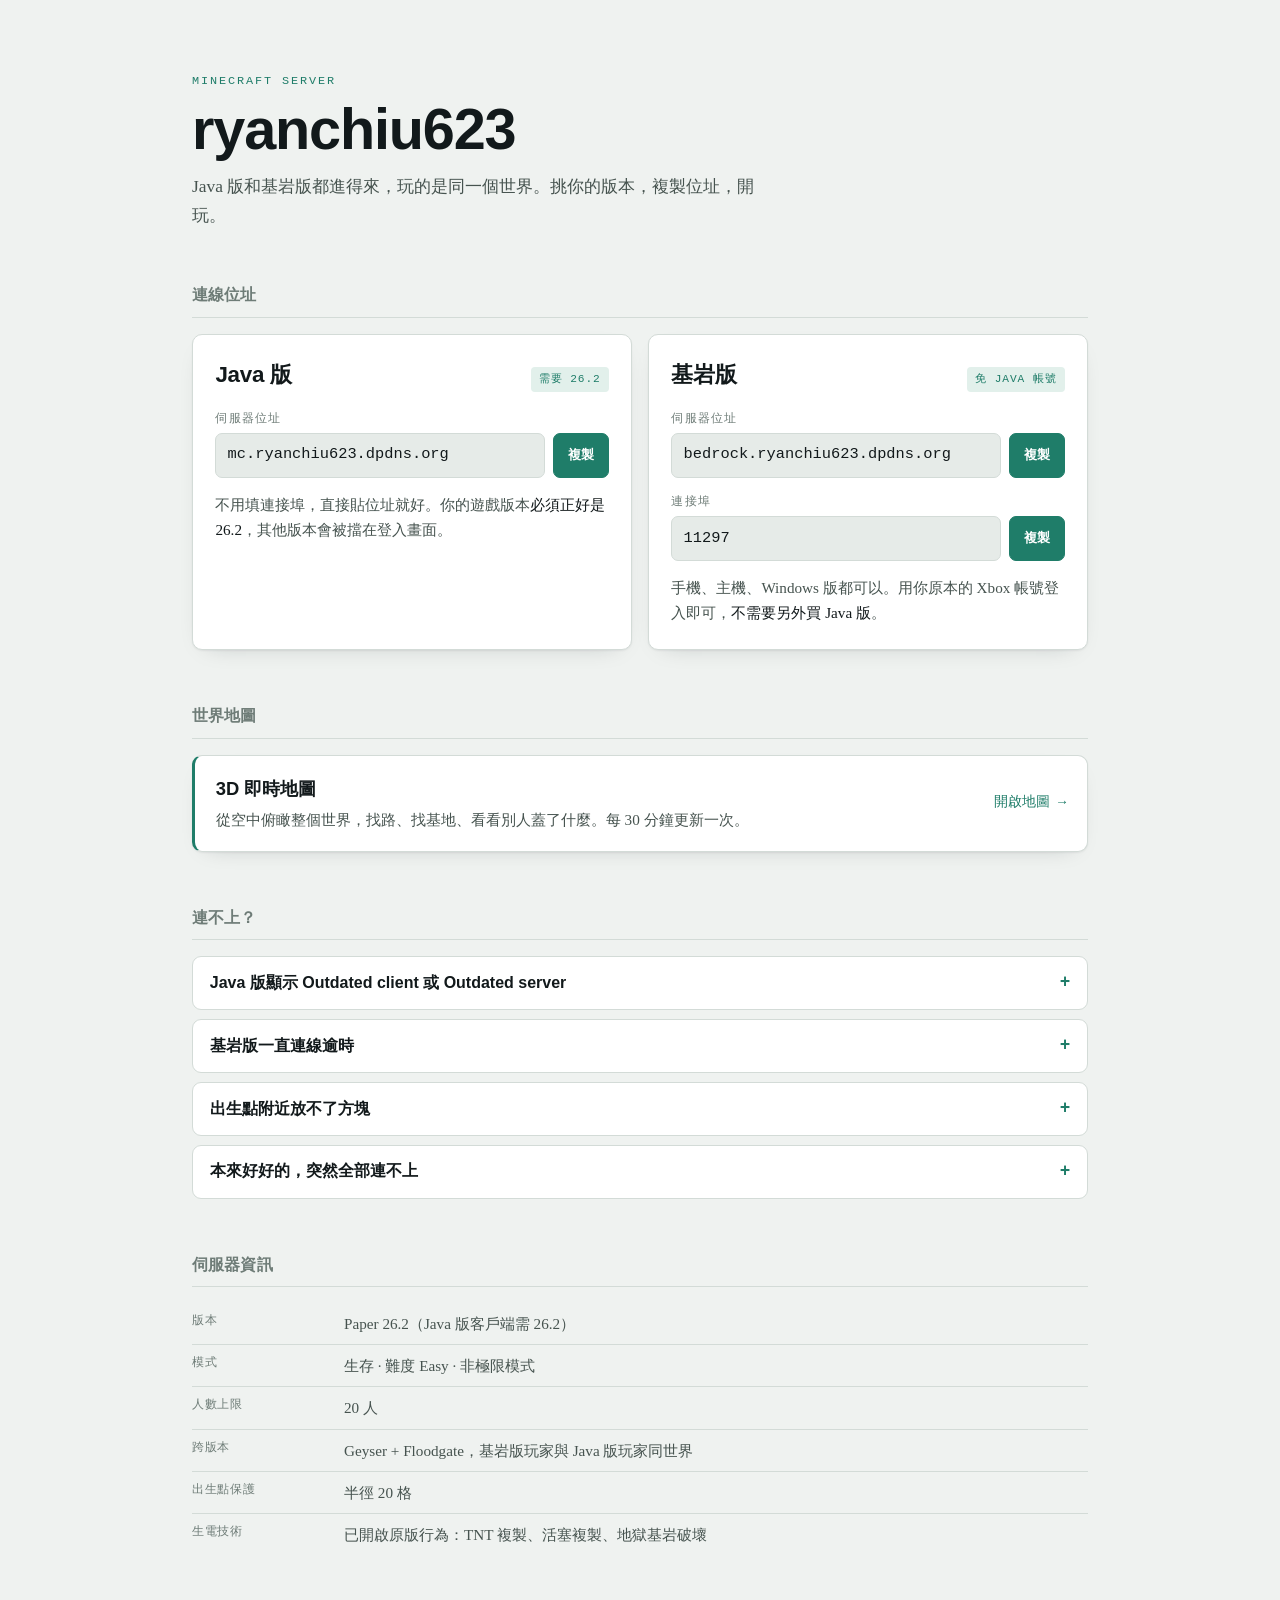
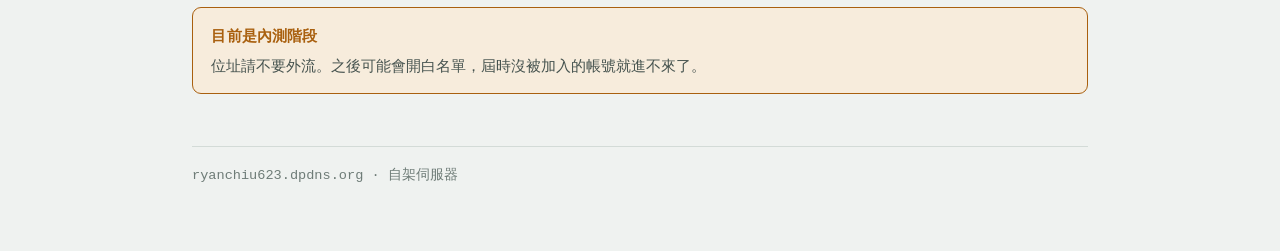
==== index.html @ c99fe5e9 "Rename saved_resource.html to index.html" ====
<!DOCTYPE html>
<!-- saved from url=(0133)https://82f7c084-ed43-497a-b6f8-bd0dc87c500d.frame.claudeusercontent.com/_f/1787284309-e30b/?__frame_v=manifest.cedd5fcdd733d664.json -->
<html><head><meta http-equiv="Content-Type" content="text/html; charset=UTF-8"><!-- frame-runtime --><!--<base href="/_f/1787284309-e30b/">--><base href="."><script>window.__FRAME_PREAMBLE={"capabilities":{"artifact":"artifact.CPjnkS1k.js","assets":"assets.BkxVItX2.js","comments":"comments.GLuHR3zP.js","db":"db.CRhVHzSt.js","downloads":"downloads.C3GSvEDP.js","embed":"embed.qSh8AS5_.js","mcp":"mcp.D3B2EyQu.js","permissions":"permissions.BNySkLV5.js","room":"room.BgXZkiYR.js","sample":"sample.C7z_6W62.js","self":"artifact.CPjnkS1k.js","user":"user.BpKav-Rf.js"},"transforms":"_transforms.h3_8GSUa.js","comments":"_comments.kok9hxlq.js","translate":"_translate.5HCW4BJh.js"}</script><script>(function(){"use strict";var Y=["light","dark","system"],X=/^[A-Za-z0-9_-]{1,64}$/,x=/^[a-zA-Z_:][a-zA-Z0-9_:.-]{0,127}$/,G=new Set(["class","hidden","value","checked"]);function V(e){const t=e.toLowerCase();return t.startsWith("data-")||t.startsWith("aria-")||G.has(t)}var Z="http://www.w3.org/1999/xhtml",J="http://www.w3.org/2000/svg",Q=new Set(["script","style","iframe","noscript","noframes","noembed","xmp","plaintext","template","title","textarea","object","embed"]),ee=new Set(["script","style"]);function te(e){const t=e.localName.toLowerCase();return e.namespaceURI===Z?!Q.has(t):e.namespaceURI===J?!ee.has(t):!1}function re(e){if(e===null||typeof e!="object")return!1;const t=e.__frame_patch;if(t===null||typeof t!="object")return!1;const{seq:n,elements:a}=t;if(typeof n!="number"||!Number.isSafeInteger(n)||!Array.isArray(a)||a.length===0||a.length>64)return!1;for(const l of a){if(l===null||typeof l!="object")return!1;const s=l;if(typeof s.target!="string"||!X.test(s.target)||s.text!==void 0&&typeof s.text!="string")return!1;if(s.attrsSet!==void 0){if(s.attrsSet===null||typeof s.attrsSet!="object")return!1;for(const[c,u]of Object.entries(s.attrsSet))if(!x.test(c)||typeof u!="string")return!1}if(s.attrsRemoved!==void 0){if(!Array.isArray(s.attrsRemoved))return!1;for(const c of s.attrsRemoved)if(typeof c!="string"||!x.test(c))return!1}}return!0}function ne(e){if(e===null||typeof e!="object")return!1;const t=e.__frame_init;return t!==null&&typeof t=="object"}function se(e){return e!==null&&typeof e=="object"&&e.__frame_size_poke===!0}function ae(e){if(e===null||typeof e!="object")return!1;const t=e.__frame_theme;if(t===null||typeof t!="object")return!1;const n=t.theme;return typeof n=="string"&&Y.includes(n)}var j="__frame_scroll",oe=150,ie=310,le=160,ce=3e4;function ue(){let e=0,t=!1,n=!1,a=!1,l=0,s=null;const c=i=>{try{sessionStorage.setItem(j,JSON.stringify({y:i}))}catch{}},u=()=>{if(clearTimeout(e),s===null)return;const i=s;s=null,c(i)},S=()=>{if(t){t=!1;return}n=!0,s=scrollY,clearTimeout(e),e=setTimeout(u,oe)};try{addEventListener("scroll",S,{passive:!0}),addEventListener("pagehide",u)}catch{}const v=()=>{let i;try{i=sessionStorage.getItem(j)}catch{return null}if(i===null)return null;let d;try{d=JSON.parse(i)}catch{d=null}const f=d?.y;if(!(typeof f=="number"&&Number.isFinite(f)&&f>=0)){try{sessionStorage.removeItem(j)}catch{}return null}return f};let w=!1;const m=i=>{try{const d=scrollY;scrollTo({top:i,left:0,behavior:"instant"}),l=i,a=!0,clearTimeout(e),s=null,c(i);const f=scrollY;f!==d&&(t=!0),f!==i&&!w&&(w=!0,addEventListener("load",()=>{try{if(scrollY===f){const _=v();m(_!==null?_:l)}}catch{}},{once:!0}))}catch{}},y=()=>{try{return!!location.hash}catch{return!0}};let g=!1;const E=()=>{try{if(g||innerWidth>ie||innerHeight>le)return;g=!0;const i=Date.now(),d=()=>{try{removeEventListener("resize",d)}catch{}if(Date.now()-i>ce||n||y())return;const f=v();m(f!==null?f:l)};addEventListener("resize",d)}catch{}};let r=!1,p=!1;return{restore(){if(r||(r=!0,y()))return;const i=v();i!==null&&(m(i),E())},promoted(){if(p||(p=!0,y()))return;const i=v();i!==null?(m(i),E()):a&&m(l)}}}var ye="modulepreload",ge=function(e){return"/"+e},be={},fe=function(t,n,a){let l=Promise.resolve();function s(c){const u=new Event("vite:preloadError",{cancelable:!0});if(u.payload=c,window.dispatchEvent(u),!u.defaultPrevented)throw c}return l.then(c=>{for(const u of c||[])u.status==="rejected"&&s(u.reason);return t().catch(s)})};(function(){const e=Object.defineProperty,t=globalThis,n=["RTCPeerConnection","webkitRTCPeerConnection","RTCDataChannel","RTCIceCandidate","RTCSessionDescription","RTCRtpSender","RTCRtpReceiver"];let a=0;for(let l=0;l<n.length;l++){const s=n[l];try{e(t,s,{value:void 0,writable:!1,configurable:!1})}catch{try{delete t[s]}catch{}try{e(t,s,{value:void 0,writable:!1,configurable:!0})}catch{}}typeof t[s]=="function"&&a++}if(a&&window!==top)try{parent.postMessage({__frame_rtc_lockdown_failed:a},"*")}catch{}})();var pe=1e4,de=Object.freeze([...window.__FRAME_PREAMBLE?.origins??["https://claude.ai","https://preview.claude.ai"]]);function D(e){for(const t of de)if(t.endsWith(":*"))try{const n=new URL(e);if(`${n.protocol}//${n.hostname}:*`===t)return!0}catch{}else if(e===t)return!0;return!1}var M=Object.freeze({...window.__FRAME_PREAMBLE?.capabilities}),O=window.__FRAME_PREAMBLE?.transforms,N=window.__FRAME_PREAMBLE?.comments,B=window.__FRAME_PREAMBLE?.translate,L=/^[\w.-]+\.js$/;function T(e){return fe(()=>import("/_runtime/"+e),void 0)}function z(e,t){return{contract:e.contract,changes:new Set(e.changes??[]),flags:new Set(e.flags??[]),capabilities:e.capabilities??{},capBudgets:e.capBudgets??{},transforms:new Map,shellOrigin:t,mount:W,pipe:()=>({wrap:(n,a)=>(...l)=>{try{return a(...l)}catch(s){return Promise.reject(s)}}})}}var P=null,b=null;function q(e,t,n){try{Object.defineProperty(e,t,{value:n,writable:!1,configurable:!1,enumerable:!0})}catch{try{Object.defineProperty(e,t,{value:n,writable:!1,configurable:!0,enumerable:!0})}catch{}}}var I=!1;function me(e,t){const n=[];for(const a of e.elements){const l=document.querySelector(`[data-id="${a.target}"]`);if(!l){parent.postMessage({__frame_patch_miss:{seq:e.seq}},t);return}if([...Object.keys(a.attrsSet??{}),...a.attrsRemoved??[]].some(s=>!V(s))){parent.postMessage({__frame_patch_miss:{seq:e.seq}},t);return}if(a.text!==void 0&&!te(l)){parent.postMessage({__frame_patch_miss:{seq:e.seq}},t);return}for(const[s,c]of Object.entries(a.attrsSet??{}))if(!$(l,s)){try{l.setAttribute(s,c)}catch{}H(l,s,c)}for(const s of a.attrsRemoved??[])$(l,s)||(l.removeAttribute(s),H(l,s,null));typeof a.text=="string"&&(l.textContent=a.text),n.push(a.target)}try{document.dispatchEvent(new CustomEvent("claude:edit",{detail:{seq:e.seq,targets:n}}))}catch{}}function H(e,t,n){if(!(e instanceof HTMLInputElement))return;const a=t.toLowerCase();a==="checked"?e.checked=n!==null:a==="value"&&e.type!=="file"&&(e.value=n??"")}function $(e,t){const n=t.toLowerCase(),a=e;return n==="data-id"||(n==="value"||n==="checked")&&(a.__artifactSecret===!0||/^(password|hidden|file)$/.test(a.type??"")||/(^|\s)(cc-|one-time-code|current-password|new-password)/i.test(`${e.getAttribute("autocomplete")??""} ${a.autocomplete??""}`))}function K(e){const t=document.documentElement;e==="light"||e==="dark"?(t.dataset.theme=e,t.style.colorScheme=e,I=!0):I&&(delete t.dataset.theme,t.style.colorScheme="",I=!1)}var R=new Map;function _e(){let e;const t={u:new Promise(n=>{e=n}),r:n=>{t.done=!0,e(n)},done:!1,nulled:!1};return t}var he=Object.freeze(Object.assign(Object.create(null),{call:Function.prototype.call,apply:Function.prototype.apply,bind:Function.prototype.bind})),W=(e,t)=>{const n=R.get(e);if(!n||n.done){n?.nulled&&b&&parent.postMessage({__frame_cap_telemetry:{kind:"cap-load-error",cap:e}},b);return}const a=typeof t=="function"?Object.setPrototypeOf(t,he):Object.assign(Object.create(null),t);typeof a.then=="function"&&delete a.then,n.r(Object.freeze(a))},U=Object.getOwnPropertyDescriptor(window,"claude");if(window!==top&&!(U&&U.writable===!1)){const e=O&&L.test(O)?T(O).catch(()=>{}):Promise.resolve(void 0),t=r=>{if(r.type==="auxclick"&&r.button!==1)return;const p=r.target,i=p&&p.closest?p.closest("a[href],area[href]"):null;if(!i)return;const d=i.getAttribute("href");if(!d)return;let f,_;try{f=new URL(d,document.baseURI),_=new URL(document.baseURI).origin}catch{return}if((f.protocol==="http:"||f.protocol==="https:")&&f.origin!==_){r.preventDefault();const h=(i.getAttribute("target")??"").toLowerCase(),C=r.type==="auxclick"||r.metaKey||r.ctrlKey||r.shiftKey||r.altKey||!["","_self","_top","_parent"].includes(h);parent.postMessage({__frame_nav:!0,url:f.href,newTab:C},"*")}};addEventListener("click",t,!0),addEventListener("auxclick",t,!0);const n={},a=r=>{r.isTrusted&&(n.pointer=!0)},l=r=>{r.isTrusted&&(n.click=!0)};addEventListener("pointermove",a,{capture:!0,passive:!0}),addEventListener("click",l,{capture:!0,passive:!0}),e.then(r=>{r?.wireNav&&(r.wireNav(),removeEventListener("click",t,!0),removeEventListener("auxclick",t,!0),removeEventListener("pointermove",a,!0),removeEventListener("click",l,!0),r.wireEngagement?.(n))});let s=null;try{s=ue()}catch{}const c=U?.value??{};q(window,"claude",c);for(const r of Object.keys(M)){if(c[r]!==void 0){q(c,r,c[r]);continue}R.set(r,_e())}if(c.use===void 0){const r=p=>{if(typeof p!="string"||!Object.hasOwn(M,p))return Promise.resolve(null);const i=R.get(p);return i?i.u:Promise.resolve(c[p]??null)};try{Object.defineProperty(c,"use",{value:r,writable:!0,configurable:!0,enumerable:!1})}catch{}}let u=null,S=null,v=0;const w=r=>{r.source!==parent||!D(r.origin)||ne(r.data)&&(u=r.data.__frame_init,b=r.origin,removeEventListener("message",w),clearTimeout(v),S?.())};addEventListener("message",w),parent.postMessage({__frame_connect:!0},"*");const m=new Promise(r=>{S=r,v=setTimeout(()=>{removeEventListener("message",w),r()},pe)}),y=document.readyState==="loading"?new Promise(r=>document.addEventListener("DOMContentLoaded",()=>r(),{once:!0})):Promise.resolve();y.then(()=>{try{s?.restore()}catch{}});const g={cb:null},E=r=>{if(!(r.source!==parent||!D(r.origin))&&se(r.data)){try{s?.promoted()}catch{}g.cb?.()}};addEventListener("message",E),m.then(async()=>{if(!u||!b){for(const o of R.values())o.nulled=!0,o.r(null);return}K(u.theme);const r=b;let p=!1,i=!1;addEventListener("message",o=>{if(o.source!==parent||o.origin!==r)return;ae(o.data)&&K(o.data.__frame_theme.theme),re(o.data)&&me(o.data.__frame_patch,r);const k=o.data?.__fc_mode;k&&typeof k=="object"&&!p&&N&&L.test(N)&&(p=!0,T(N).then(F=>F.install?.(r,k.on===!0)).catch(()=>{}));const A=o.data?.__ft_cmd;A&&typeof A=="object"&&!i&&B&&L.test(B)&&(i=!0,T(B).then(F=>F.install?.(r,A)).catch(()=>{}))});const d=Object.keys(u.capabilities??{}).filter(o=>Object.hasOwn(M,o)).map(o=>[o,M[o]]).filter(o=>typeof o[1]=="string"&&L.test(o[1])),f=await Promise.allSettled(d.map(([,o])=>T(o))),_=await e,h=b;if(_?.buildBoot||parent.postMessage({__frame_cap_telemetry:{kind:"cap-load-error",cap:"_transforms"}},h),_?.buildBoot)try{P=_.buildBoot(u,_.TRANSFORMS??{},{shellOrigin:h,mount:W},o=>parent.postMessage({__frame_cap_telemetry:o},h))}catch{parent.postMessage({__frame_cap_telemetry:{kind:"cap-load-error",cap:"_transforms"}},h),P=z(u,h)}else P=z(u,h);const C=o=>parent.postMessage({__frame_cap_telemetry:{kind:"cap-load-error",cap:o}},h),ve=P;f.forEach((o,k)=>{const A=d[k][0];if(o.status!=="fulfilled"){C(A);return}try{o.value?.install?.(ve)}catch{C(A)}});for(const o of R.values())o.done||(o.nulled=!0,o.r(null));await y,parent.postMessage({__frame_ready:!0},b),e.then(o=>o?.installSizeReporter?.(h,g))})}})();</script><!-- /frame-runtime --><meta name="viewport" content="width=device-width,initial-scale=1"><style>:root{color-scheme:light}body{margin:0;padding:0;font:14px -apple-system,BlinkMacSystemFont,sans-serif;background:#faf9f5;color:#141413}img{max-width:100%}</style></head><body>
<title>ryanchiu623 伺服器</title>
<link rel="preconnect" href="https://fonts.googleapis.com/">
<link rel="preconnect" href="https://fonts.gstatic.com/" crossorigin="">
<link rel="stylesheet" href="./css2">

<style>
  /* Light palette — cool paper with a green-grey bias, oxidised-copper accent.
     Every colour lives here so both themes stay a consistent set. */
  :root {
    --ground:      #EFF2F0;
    --surface:     #FFFFFF;
    --surface-sunk:#E6EBE8;
    --line:        #D3DBD7;
    --line-strong: #B9C4BF;
    --ink:         #12191B;
    --ink-soft:    #46534F;
    --ink-faint:   #6E7C77;
    --accent:      #1F7D69;
    --accent-soft: #E2F0EB;
    --warn:        #A9600F;
    --warn-soft:   #F7ECDC;
    --shadow:      0 1px 2px rgba(18, 25, 27, .06), 0 8px 24px -16px rgba(18, 25, 27, .28);

    --font-display: "Archivo", "Noto Sans TC", "Microsoft JhengHei", sans-serif;
    --font-body:    "Newsreader", "Noto Sans TC", "Microsoft JhengHei", Georgia, serif;
    --font-mono:    "IBM Plex Mono", "Noto Sans TC", ui-monospace, Consolas, monospace;
  }

  /* Dark: deepslate. Guarded so an explicit light choice still wins. */
  @media (prefers-color-scheme: dark) {
    :root:not([data-theme="light"]) {
      --ground:      #0E1417;
      --surface:     #161F22;
      --surface-sunk:#111A1D;
      --line:        #26343A;
      --line-strong: #37484E;
      --ink:         #E7EEEB;
      --ink-soft:    #A9B8B4;
      --ink-faint:   #7C8C88;
      --accent:      #56C5A6;
      --accent-soft: #14302B;
      --warn:        #DFA05A;
      --warn-soft:   #2E2418;
      --shadow:      0 1px 2px rgba(0, 0, 0, .4), 0 10px 30px -18px rgba(0, 0, 0, .8);
    }
  }
  :root[data-theme="dark"] {
    --ground:      #0E1417;
    --surface:     #161F22;
    --surface-sunk:#111A1D;
    --line:        #26343A;
    --line-strong: #37484E;
    --ink:         #E7EEEB;
    --ink-soft:    #A9B8B4;
    --ink-faint:   #7C8C88;
    --accent:      #56C5A6;
    --accent-soft: #14302B;
    --warn:        #DFA05A;
    --warn-soft:   #2E2418;
    --shadow:      0 1px 2px rgba(0, 0, 0, .4), 0 10px 30px -18px rgba(0, 0, 0, .8);
  }

  * { box-sizing: border-box; }

  body {
    margin: 0;
    background: var(--ground);
    color: var(--ink);
    font-family: var(--font-body);
    font-size: 17px;
    line-height: 1.65;
    -webkit-font-smoothing: antialiased;
  }

  .page {
    max-width: 60rem;
    margin: 0 auto;
    padding: clamp(2rem, 6vw, 4.5rem) clamp(1.1rem, 4vw, 2rem) 4rem;
    display: flex;
    flex-direction: column;
    gap: clamp(2rem, 5vw, 3.25rem);
  }

  /* ---- masthead ---- */
  .masthead { display: flex; flex-direction: column; gap: .5rem; }

  .eyebrow {
    margin: 0;
    font-family: var(--font-mono);
    font-size: .74rem;
    letter-spacing: .16em;
    text-transform: uppercase;
    color: var(--accent);
  }

  h1 {
    margin: 0;
    font-family: var(--font-display);
    font-weight: 700;
    font-size: clamp(2.4rem, 7vw, 3.6rem);
    letter-spacing: -.02em;
    line-height: 1.02;
    text-wrap: balance;
  }

  .lede {
    margin: .35rem 0 0;
    max-width: 34em;
    font-size: 1.09rem;
    color: var(--ink-soft);
  }

  /* ---- section scaffolding ---- */
  .section { display: flex; flex-direction: column; gap: 1rem; }

  .section > h2 {
    margin: 0;
    font-family: var(--font-display);
    font-weight: 600;
    font-size: 1.02rem;
    letter-spacing: .01em;
    color: var(--ink-faint);
    padding-bottom: .55rem;
    border-bottom: 1px solid var(--line);
  }

  /* ---- edition cards: two genuinely different ways in ---- */
  .editions {
    display: grid;
    grid-template-columns: repeat(auto-fit, minmax(17rem, 1fr));
    gap: 1rem;
  }

  .card {
    background: var(--surface);
    border: 1px solid var(--line);
    border-radius: 10px;
    padding: 1.4rem 1.4rem 1.5rem;
    box-shadow: var(--shadow);
    display: flex;
    flex-direction: column;
    gap: .9rem;
  }

  .card-head { display: flex; align-items: baseline; justify-content: space-between; gap: .75rem; }

  .card h3 {
    margin: 0;
    font-family: var(--font-display);
    font-weight: 700;
    font-size: 1.4rem;
    letter-spacing: -.01em;
  }

  .tag {
    font-family: var(--font-mono);
    font-size: .7rem;
    letter-spacing: .08em;
    text-transform: uppercase;
    padding: .2rem .5rem;
    border-radius: 4px;
    background: var(--accent-soft);
    color: var(--accent);
    white-space: nowrap;
  }

  .field { display: flex; flex-direction: column; gap: .3rem; }

  .field-label {
    font-family: var(--font-mono);
    font-size: .72rem;
    letter-spacing: .1em;
    text-transform: uppercase;
    color: var(--ink-faint);
  }

  .copy-row { display: flex; gap: .5rem; align-items: stretch; }

  .value {
    flex: 1;
    min-width: 0;
    font-family: var(--font-mono);
    font-size: .96rem;
    background: var(--surface-sunk);
    border: 1px solid var(--line);
    border-radius: 7px;
    padding: .55rem .7rem;
    overflow-x: auto;
    white-space: nowrap;
    display: flex;
    align-items: center;
  }

  .copy {
    flex: none;
    font-family: var(--font-display);
    font-size: .82rem;
    font-weight: 600;
    color: var(--surface);
    background: var(--accent);
    border: 1px solid var(--accent);
    border-radius: 7px;
    padding: 0 .85rem;
    cursor: pointer;
    transition: opacity .15s ease;
  }
  .copy:hover { opacity: .85; }
  .copy:focus-visible { outline: 2px solid var(--accent); outline-offset: 2px; }
  .copy[data-copied="yes"] { background: var(--ink); border-color: var(--ink); }

  .note { margin: 0; font-size: .95rem; color: var(--ink-soft); }
  .note strong { color: var(--ink); font-weight: 500; }

  /* ---- map ---- */
  .map-link {
    display: flex;
    flex-wrap: wrap;
    align-items: center;
    justify-content: space-between;
    gap: 1rem;
    background: var(--surface);
    border: 1px solid var(--line);
    border-left: 3px solid var(--accent);
    border-radius: 10px;
    padding: 1.15rem 1.3rem;
    text-decoration: none;
    color: inherit;
    box-shadow: var(--shadow);
  }
  .map-link:hover { border-color: var(--line-strong); border-left-color: var(--accent); }
  .map-link:focus-visible { outline: 2px solid var(--accent); outline-offset: 3px; }
  .map-link h3 { margin: 0 0 .15rem; font-family: var(--font-display); font-size: 1.15rem; }
  .map-link p { margin: 0; font-size: .95rem; color: var(--ink-soft); }
  .map-cta { font-family: var(--font-mono); font-size: .85rem; color: var(--accent); white-space: nowrap; }

  /* ---- troubleshooting ---- */
  .faq { display: flex; flex-direction: column; gap: .55rem; }

  .faq details {
    background: var(--surface);
    border: 1px solid var(--line);
    border-radius: 9px;
    padding: .8rem 1.05rem;
  }
  .faq summary {
    cursor: pointer;
    font-family: var(--font-display);
    font-weight: 600;
    font-size: 1rem;
    list-style: none;
    display: flex;
    justify-content: space-between;
    align-items: center;
    gap: 1rem;
  }
  .faq summary::-webkit-details-marker { display: none; }
  .faq summary::after {
    content: "+";
    font-family: var(--font-mono);
    color: var(--accent);
    font-size: 1.1rem;
    line-height: 1;
  }
  .faq details[open] summary::after { content: "–"; }
  .faq summary:focus-visible { outline: 2px solid var(--accent); outline-offset: 3px; border-radius: 3px; }
  .faq details p { margin: .65rem 0 .1rem; font-size: .97rem; color: var(--ink-soft); }
  .faq code {
    font-family: var(--font-mono);
    font-size: .88em;
    background: var(--surface-sunk);
    border: 1px solid var(--line);
    border-radius: 4px;
    padding: .08em .35em;
  }

  /* ---- callout ---- */
  .callout {
    background: var(--warn-soft);
    border: 1px solid var(--warn);
    border-radius: 9px;
    padding: .95rem 1.15rem;
    display: flex;
    flex-direction: column;
    gap: .3rem;
  }
  .callout h3 {
    margin: 0;
    font-family: var(--font-display);
    font-size: .95rem;
    letter-spacing: .01em;
    color: var(--warn);
  }
  .callout p { margin: 0; font-size: .95rem; color: var(--ink-soft); }

  /* ---- spec table ---- */
  .specs {
    width: 100%;
    border-collapse: collapse;
    font-size: .95rem;
  }
  .specs th, .specs td {
    text-align: left;
    padding: .5rem .75rem .5rem 0;
    border-bottom: 1px solid var(--line);
    vertical-align: top;
  }
  .specs th {
    font-family: var(--font-mono);
    font-weight: 400;
    font-size: .78rem;
    letter-spacing: .06em;
    text-transform: uppercase;
    color: var(--ink-faint);
    width: 9.5rem;
    white-space: nowrap;
  }
  .specs td { color: var(--ink-soft); font-variant-numeric: tabular-nums; }
  .specs tr:last-child th, .specs tr:last-child td { border-bottom: none; }

  footer {
    color: var(--ink-faint);
    font-size: .85rem;
    font-family: var(--font-mono);
    border-top: 1px solid var(--line);
    padding-top: 1.1rem;
  }

  @media (prefers-reduced-motion: reduce) {
    * { transition: none !important; animation: none !important; }
  }
</style>

<div class="page">

  <header class="masthead">
    <p class="eyebrow">Minecraft Server</p>
    <h1>ryanchiu623</h1>
    <p class="lede">Java 版和基岩版都進得來，玩的是同一個世界。挑你的版本，複製位址，開玩。</p>
  </header>

  <section class="section">
    <h2>連線位址</h2>
    <div class="editions">

      <article class="card">
        <div class="card-head">
          <h3>Java 版</h3>
          <span class="tag">需要 26.2</span>
        </div>
        <div class="field">
          <span class="field-label">伺服器位址</span>
          <div class="copy-row">
            <span class="value" id="java-addr">mc.ryanchiu623.dpdns.org</span>
            <button class="copy" type="button" data-target="java-addr">複製</button>
          </div>
        </div>
        <p class="note">不用填連接埠，直接貼位址就好。你的遊戲版本<strong>必須正好是 26.2</strong>，其他版本會被擋在登入畫面。</p>
      </article>

      <article class="card">
        <div class="card-head">
          <h3>基岩版</h3>
          <span class="tag">免 Java 帳號</span>
        </div>
        <div class="field">
          <span class="field-label">伺服器位址</span>
          <div class="copy-row">
            <span class="value" id="be-addr">bedrock.ryanchiu623.dpdns.org</span>
            <button class="copy" type="button" data-target="be-addr">複製</button>
          </div>
        </div>
        <div class="field">
          <span class="field-label">連接埠</span>
          <div class="copy-row">
            <span class="value" id="be-port">11297</span>
            <button class="copy" type="button" data-target="be-port">複製</button>
          </div>
        </div>
        <p class="note">手機、主機、Windows 版都可以。用你原本的 Xbox 帳號登入即可，<strong>不需要另外買 Java 版</strong>。</p>
      </article>

    </div>
  </section>

  <section class="section">
    <h2>世界地圖</h2>
    <a class="map-link" href="https://mc-map-7yu.pages.dev/" target="_blank" rel="noopener">
      <span>
        <h3>3D 即時地圖</h3>
        <p>從空中俯瞰整個世界，找路、找基地、看看別人蓋了什麼。每 30 分鐘更新一次。</p>
      </span>
      <span class="map-cta">開啟地圖 →</span>
    </a>
  </section>

  <section class="section">
    <h2>連不上？</h2>
    <div class="faq">

      <details>
        <summary>Java 版顯示 Outdated client 或 Outdated server</summary>
        <p>版本不對。伺服器跑的是 <code>26.2</code>，客戶端也必須是 <code>26.2</code>。在啟動器裡新增一個 26.2 的安裝設定再進來。</p>
      </details>

      <details>
        <summary>基岩版一直連線逾時</summary>
        <p>多半是連接埠沒填。基岩版的「新增伺服器」畫面有<strong>兩個</strong>欄位，位址填 <code>bedrock.ryanchiu623.dpdns.org</code>，連接埠要另外填 <code>11297</code>，不能留空。</p>
      </details>

      <details>
        <summary>出生點附近放不了方塊</summary>
        <p>出生點周圍 20 格是保護區，只有管理員動得了。往外走一段距離就正常了，或是跟 Ryan 說一聲。</p>
      </details>

      <details>
        <summary>本來好好的，突然全部連不上</summary>
        <p>伺服器跑在家用電腦上，沒有 24 小時開機。連不上通常代表主機關了或重開中，等一下再試，或直接問 Ryan。</p>
      </details>

    </div>
  </section>

  <section class="section">
    <h2>伺服器資訊</h2>
    <table class="specs">
      <tbody>
        <tr><th>版本</th><td>Paper 26.2（Java 版客戶端需 26.2）</td></tr>
        <tr><th>模式</th><td>生存 · 難度 Easy · 非極限模式</td></tr>
        <tr><th>人數上限</th><td>20 人</td></tr>
        <tr><th>跨版本</th><td>Geyser + Floodgate，基岩版玩家與 Java 版玩家同世界</td></tr>
        <tr><th>出生點保護</th><td>半徑 20 格</td></tr>
        <tr><th>生電技術</th><td>已開啟原版行為：TNT 複製、活塞複製、地獄基岩破壞</td></tr>
      </tbody>
    </table>
  </section>

  <div class="callout">
    <h3>目前是內測階段</h3>
    <p>位址請不要外流。之後可能會開白名單，屆時沒被加入的帳號就進不來了。</p>
  </div>

  <footer>ryanchiu623.dpdns.org · 自架伺服器</footer>

</div>

<script>
  document.querySelectorAll('.copy').forEach(function (btn) {
    btn.addEventListener('click', function () {
      var el = document.getElementById(btn.dataset.target);
      if (!el) return;
      var text = el.textContent.trim();
      var done = function () {
        var original = btn.textContent;
        btn.textContent = '已複製';
        btn.dataset.copied = 'yes';
        setTimeout(function () {
          btn.textContent = original;
          delete btn.dataset.copied;
        }, 1600);
      };

      if (navigator.clipboard && navigator.clipboard.writeText) {
        navigator.clipboard.writeText(text).then(done, fallback);
      } else {
        fallback();
      }

      function fallback() {
        var ta = document.createElement('textarea');
        ta.value = text;
        ta.setAttribute('readonly', '');
        ta.style.position = 'fixed';
        ta.style.opacity = '0';
        document.body.appendChild(ta);
        ta.select();
        try { document.execCommand('copy'); done(); } catch (e) { /* selection is left for manual copy */ }
        document.body.removeChild(ta);
      }
    });
  });
</script>

</body></html>
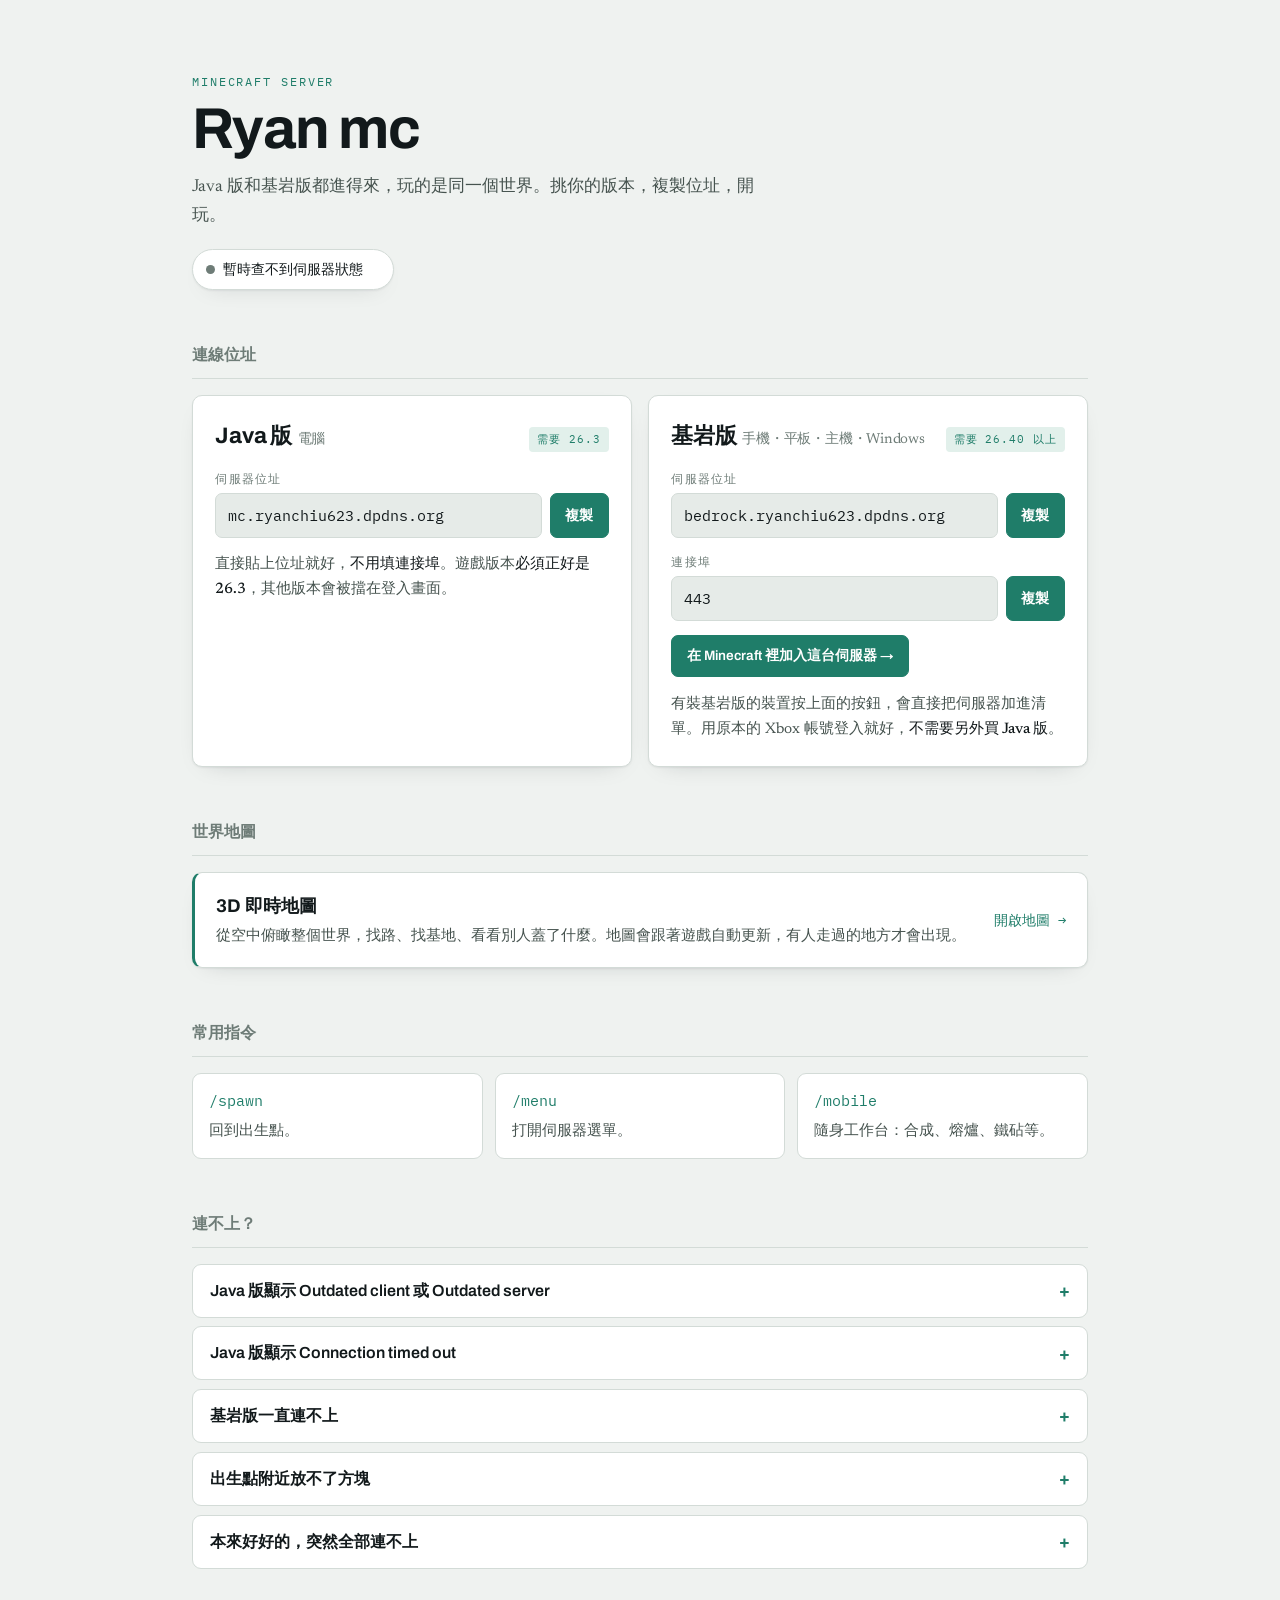
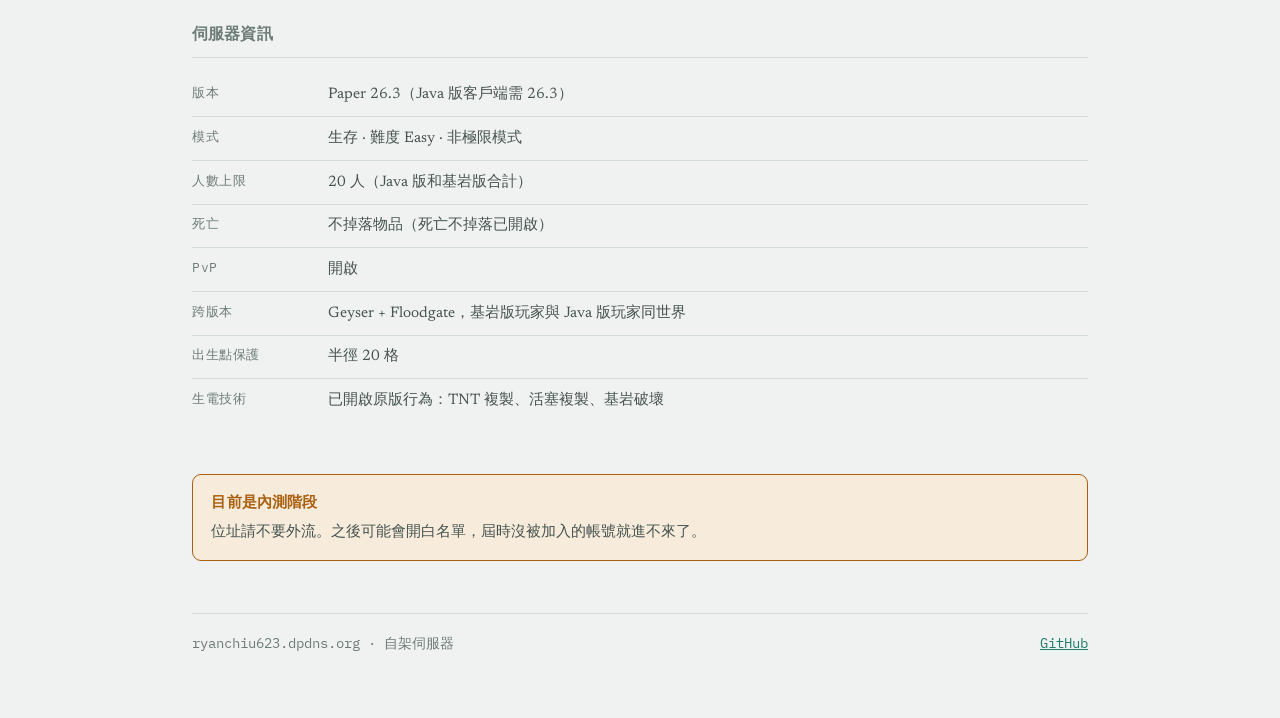
==== commit 6467a085: "Rebuild the site for the new server The page was a browser "save as" of a Claude preview, so it carr" ====
--- a/index.html
+++ b/index.html
@@ -1,66 +1,87 @@
 <!DOCTYPE html>
-<!-- saved from url=(0133)https://82f7c084-ed43-497a-b6f8-bd0dc87c500d.frame.claudeusercontent.com/_f/1787284309-e30b/?__frame_v=manifest.cedd5fcdd733d664.json -->
-<html><head><meta http-equiv="Content-Type" content="text/html; charset=UTF-8"><!-- frame-runtime --><!--<base href="/_f/1787284309-e30b/">--><base href="."><script>window.__FRAME_PREAMBLE={"capabilities":{"artifact":"artifact.CPjnkS1k.js","assets":"assets.BkxVItX2.js","comments":"comments.GLuHR3zP.js","db":"db.CRhVHzSt.js","downloads":"downloads.C3GSvEDP.js","embed":"embed.qSh8AS5_.js","mcp":"mcp.D3B2EyQu.js","permissions":"permissions.BNySkLV5.js","room":"room.BgXZkiYR.js","sample":"sample.C7z_6W62.js","self":"artifact.CPjnkS1k.js","user":"user.BpKav-Rf.js"},"transforms":"_transforms.h3_8GSUa.js","comments":"_comments.kok9hxlq.js","translate":"_translate.5HCW4BJh.js"}</script><script>(function(){"use strict";var Y=["light","dark","system"],X=/^[A-Za-z0-9_-]{1,64}$/,x=/^[a-zA-Z_:][a-zA-Z0-9_:.-]{0,127}$/,G=new Set(["class","hidden","value","checked"]);function V(e){const t=e.toLowerCase();return t.startsWith("data-")||t.startsWith("aria-")||G.has(t)}var Z="http://www.w3.org/1999/xhtml",J="http://www.w3.org/2000/svg",Q=new Set(["script","style","iframe","noscript","noframes","noembed","xmp","plaintext","template","title","textarea","object","embed"]),ee=new Set(["script","style"]);function te(e){const t=e.localName.toLowerCase();return e.namespaceURI===Z?!Q.has(t):e.namespaceURI===J?!ee.has(t):!1}function re(e){if(e===null||typeof e!="object")return!1;const t=e.__frame_patch;if(t===null||typeof t!="object")return!1;const{seq:n,elements:a}=t;if(typeof n!="number"||!Number.isSafeInteger(n)||!Array.isArray(a)||a.length===0||a.length>64)return!1;for(const l of a){if(l===null||typeof l!="object")return!1;const s=l;if(typeof s.target!="string"||!X.test(s.target)||s.text!==void 0&&typeof s.text!="string")return!1;if(s.attrsSet!==void 0){if(s.attrsSet===null||typeof s.attrsSet!="object")return!1;for(const[c,u]of Object.entries(s.attrsSet))if(!x.test(c)||typeof u!="string")return!1}if(s.attrsRemoved!==void 0){if(!Array.isArray(s.attrsRemoved))return!1;for(const c of s.attrsRemoved)if(typeof c!="string"||!x.test(c))return!1}}return!0}function ne(e){if(e===null||typeof e!="object")return!1;const t=e.__frame_init;return t!==null&&typeof t=="object"}function se(e){return e!==null&&typeof e=="object"&&e.__frame_size_poke===!0}function ae(e){if(e===null||typeof e!="object")return!1;const t=e.__frame_theme;if(t===null||typeof t!="object")return!1;const n=t.theme;return typeof n=="string"&&Y.includes(n)}var j="__frame_scroll",oe=150,ie=310,le=160,ce=3e4;function ue(){let e=0,t=!1,n=!1,a=!1,l=0,s=null;const c=i=>{try{sessionStorage.setItem(j,JSON.stringify({y:i}))}catch{}},u=()=>{if(clearTimeout(e),s===null)return;const i=s;s=null,c(i)},S=()=>{if(t){t=!1;return}n=!0,s=scrollY,clearTimeout(e),e=setTimeout(u,oe)};try{addEventListener("scroll",S,{passive:!0}),addEventListener("pagehide",u)}catch{}const v=()=>{let i;try{i=sessionStorage.getItem(j)}catch{return null}if(i===null)return null;let d;try{d=JSON.parse(i)}catch{d=null}const f=d?.y;if(!(typeof f=="number"&&Number.isFinite(f)&&f>=0)){try{sessionStorage.removeItem(j)}catch{}return null}return f};let w=!1;const m=i=>{try{const d=scrollY;scrollTo({top:i,left:0,behavior:"instant"}),l=i,a=!0,clearTimeout(e),s=null,c(i);const f=scrollY;f!==d&&(t=!0),f!==i&&!w&&(w=!0,addEventListener("load",()=>{try{if(scrollY===f){const _=v();m(_!==null?_:l)}}catch{}},{once:!0}))}catch{}},y=()=>{try{return!!location.hash}catch{return!0}};let g=!1;const E=()=>{try{if(g||innerWidth>ie||innerHeight>le)return;g=!0;const i=Date.now(),d=()=>{try{removeEventListener("resize",d)}catch{}if(Date.now()-i>ce||n||y())return;const f=v();m(f!==null?f:l)};addEventListener("resize",d)}catch{}};let r=!1,p=!1;return{restore(){if(r||(r=!0,y()))return;const i=v();i!==null&&(m(i),E())},promoted(){if(p||(p=!0,y()))return;const i=v();i!==null?(m(i),E()):a&&m(l)}}}var ye="modulepreload",ge=function(e){return"/"+e},be={},fe=function(t,n,a){let l=Promise.resolve();function s(c){const u=new Event("vite:preloadError",{cancelable:!0});if(u.payload=c,window.dispatchEvent(u),!u.defaultPrevented)throw c}return l.then(c=>{for(const u of c||[])u.status==="rejected"&&s(u.reason);return t().catch(s)})};(function(){const e=Object.defineProperty,t=globalThis,n=["RTCPeerConnection","webkitRTCPeerConnection","RTCDataChannel","RTCIceCandidate","RTCSessionDescription","RTCRtpSender","RTCRtpReceiver"];let a=0;for(let l=0;l<n.length;l++){const s=n[l];try{e(t,s,{value:void 0,writable:!1,configurable:!1})}catch{try{delete t[s]}catch{}try{e(t,s,{value:void 0,writable:!1,configurable:!0})}catch{}}typeof t[s]=="function"&&a++}if(a&&window!==top)try{parent.postMessage({__frame_rtc_lockdown_failed:a},"*")}catch{}})();var pe=1e4,de=Object.freeze([...window.__FRAME_PREAMBLE?.origins??["https://claude.ai","https://preview.claude.ai"]]);function D(e){for(const t of de)if(t.endsWith(":*"))try{const n=new URL(e);if(`${n.protocol}//${n.hostname}:*`===t)return!0}catch{}else if(e===t)return!0;return!1}var M=Object.freeze({...window.__FRAME_PREAMBLE?.capabilities}),O=window.__FRAME_PREAMBLE?.transforms,N=window.__FRAME_PREAMBLE?.comments,B=window.__FRAME_PREAMBLE?.translate,L=/^[\w.-]+\.js$/;function T(e){return fe(()=>import("/_runtime/"+e),void 0)}function z(e,t){return{contract:e.contract,changes:new Set(e.changes??[]),flags:new Set(e.flags??[]),capabilities:e.capabilities??{},capBudgets:e.capBudgets??{},transforms:new Map,shellOrigin:t,mount:W,pipe:()=>({wrap:(n,a)=>(...l)=>{try{return a(...l)}catch(s){return Promise.reject(s)}}})}}var P=null,b=null;function q(e,t,n){try{Object.defineProperty(e,t,{value:n,writable:!1,configurable:!1,enumerable:!0})}catch{try{Object.defineProperty(e,t,{value:n,writable:!1,configurable:!0,enumerable:!0})}catch{}}}var I=!1;function me(e,t){const n=[];for(const a of e.elements){const l=document.querySelector(`[data-id="${a.target}"]`);if(!l){parent.postMessage({__frame_patch_miss:{seq:e.seq}},t);return}if([...Object.keys(a.attrsSet??{}),...a.attrsRemoved??[]].some(s=>!V(s))){parent.postMessage({__frame_patch_miss:{seq:e.seq}},t);return}if(a.text!==void 0&&!te(l)){parent.postMessage({__frame_patch_miss:{seq:e.seq}},t);return}for(const[s,c]of Object.entries(a.attrsSet??{}))if(!$(l,s)){try{l.setAttribute(s,c)}catch{}H(l,s,c)}for(const s of a.attrsRemoved??[])$(l,s)||(l.removeAttribute(s),H(l,s,null));typeof a.text=="string"&&(l.textContent=a.text),n.push(a.target)}try{document.dispatchEvent(new CustomEvent("claude:edit",{detail:{seq:e.seq,targets:n}}))}catch{}}function H(e,t,n){if(!(e instanceof HTMLInputElement))return;const a=t.toLowerCase();a==="checked"?e.checked=n!==null:a==="value"&&e.type!=="file"&&(e.value=n??"")}function $(e,t){const n=t.toLowerCase(),a=e;return n==="data-id"||(n==="value"||n==="checked")&&(a.__artifactSecret===!0||/^(password|hidden|file)$/.test(a.type??"")||/(^|\s)(cc-|one-time-code|current-password|new-password)/i.test(`${e.getAttribute("autocomplete")??""} ${a.autocomplete??""}`))}function K(e){const t=document.documentElement;e==="light"||e==="dark"?(t.dataset.theme=e,t.style.colorScheme=e,I=!0):I&&(delete t.dataset.theme,t.style.colorScheme="",I=!1)}var R=new Map;function _e(){let e;const t={u:new Promise(n=>{e=n}),r:n=>{t.done=!0,e(n)},done:!1,nulled:!1};return t}var he=Object.freeze(Object.assign(Object.create(null),{call:Function.prototype.call,apply:Function.prototype.apply,bind:Function.prototype.bind})),W=(e,t)=>{const n=R.get(e);if(!n||n.done){n?.nulled&&b&&parent.postMessage({__frame_cap_telemetry:{kind:"cap-load-error",cap:e}},b);return}const a=typeof t=="function"?Object.setPrototypeOf(t,he):Object.assign(Object.create(null),t);typeof a.then=="function"&&delete a.then,n.r(Object.freeze(a))},U=Object.getOwnPropertyDescriptor(window,"claude");if(window!==top&&!(U&&U.writable===!1)){const e=O&&L.test(O)?T(O).catch(()=>{}):Promise.resolve(void 0),t=r=>{if(r.type==="auxclick"&&r.button!==1)return;const p=r.target,i=p&&p.closest?p.closest("a[href],area[href]"):null;if(!i)return;const d=i.getAttribute("href");if(!d)return;let f,_;try{f=new URL(d,document.baseURI),_=new URL(document.baseURI).origin}catch{return}if((f.protocol==="http:"||f.protocol==="https:")&&f.origin!==_){r.preventDefault();const h=(i.getAttribute("target")??"").toLowerCase(),C=r.type==="auxclick"||r.metaKey||r.ctrlKey||r.shiftKey||r.altKey||!["","_self","_top","_parent"].includes(h);parent.postMessage({__frame_nav:!0,url:f.href,newTab:C},"*")}};addEventListener("click",t,!0),addEventListener("auxclick",t,!0);const n={},a=r=>{r.isTrusted&&(n.pointer=!0)},l=r=>{r.isTrusted&&(n.click=!0)};addEventListener("pointermove",a,{capture:!0,passive:!0}),addEventListener("click",l,{capture:!0,passive:!0}),e.then(r=>{r?.wireNav&&(r.wireNav(),removeEventListener("click",t,!0),removeEventListener("auxclick",t,!0),removeEventListener("pointermove",a,!0),removeEventListener("click",l,!0),r.wireEngagement?.(n))});let s=null;try{s=ue()}catch{}const c=U?.value??{};q(window,"claude",c);for(const r of Object.keys(M)){if(c[r]!==void 0){q(c,r,c[r]);continue}R.set(r,_e())}if(c.use===void 0){const r=p=>{if(typeof p!="string"||!Object.hasOwn(M,p))return Promise.resolve(null);const i=R.get(p);return i?i.u:Promise.resolve(c[p]??null)};try{Object.defineProperty(c,"use",{value:r,writable:!0,configurable:!0,enumerable:!1})}catch{}}let u=null,S=null,v=0;const w=r=>{r.source!==parent||!D(r.origin)||ne(r.data)&&(u=r.data.__frame_init,b=r.origin,removeEventListener("message",w),clearTimeout(v),S?.())};addEventListener("message",w),parent.postMessage({__frame_connect:!0},"*");const m=new Promise(r=>{S=r,v=setTimeout(()=>{removeEventListener("message",w),r()},pe)}),y=document.readyState==="loading"?new Promise(r=>document.addEventListener("DOMContentLoaded",()=>r(),{once:!0})):Promise.resolve();y.then(()=>{try{s?.restore()}catch{}});const g={cb:null},E=r=>{if(!(r.source!==parent||!D(r.origin))&&se(r.data)){try{s?.promoted()}catch{}g.cb?.()}};addEventListener("message",E),m.then(async()=>{if(!u||!b){for(const o of R.values())o.nulled=!0,o.r(null);return}K(u.theme);const r=b;let p=!1,i=!1;addEventListener("message",o=>{if(o.source!==parent||o.origin!==r)return;ae(o.data)&&K(o.data.__frame_theme.theme),re(o.data)&&me(o.data.__frame_patch,r);const k=o.data?.__fc_mode;k&&typeof k=="object"&&!p&&N&&L.test(N)&&(p=!0,T(N).then(F=>F.install?.(r,k.on===!0)).catch(()=>{}));const A=o.data?.__ft_cmd;A&&typeof A=="object"&&!i&&B&&L.test(B)&&(i=!0,T(B).then(F=>F.install?.(r,A)).catch(()=>{}))});const d=Object.keys(u.capabilities??{}).filter(o=>Object.hasOwn(M,o)).map(o=>[o,M[o]]).filter(o=>typeof o[1]=="string"&&L.test(o[1])),f=await Promise.allSettled(d.map(([,o])=>T(o))),_=await e,h=b;if(_?.buildBoot||parent.postMessage({__frame_cap_telemetry:{kind:"cap-load-error",cap:"_transforms"}},h),_?.buildBoot)try{P=_.buildBoot(u,_.TRANSFORMS??{},{shellOrigin:h,mount:W},o=>parent.postMessage({__frame_cap_telemetry:o},h))}catch{parent.postMessage({__frame_cap_telemetry:{kind:"cap-load-error",cap:"_transforms"}},h),P=z(u,h)}else P=z(u,h);const C=o=>parent.postMessage({__frame_cap_telemetry:{kind:"cap-load-error",cap:o}},h),ve=P;f.forEach((o,k)=>{const A=d[k][0];if(o.status!=="fulfilled"){C(A);return}try{o.value?.install?.(ve)}catch{C(A)}});for(const o of R.values())o.done||(o.nulled=!0,o.r(null));await y,parent.postMessage({__frame_ready:!0},b),e.then(o=>o?.installSizeReporter?.(h,g))})}})();</script><!-- /frame-runtime --><meta name="viewport" content="width=device-width,initial-scale=1"><style>:root{color-scheme:light}body{margin:0;padding:0;font:14px -apple-system,BlinkMacSystemFont,sans-serif;background:#faf9f5;color:#141413}img{max-width:100%}</style></head><body>
-<title>ryanchiu623 伺服器</title>
-<link rel="preconnect" href="https://fonts.googleapis.com/">
-<link rel="preconnect" href="https://fonts.gstatic.com/" crossorigin="">
-<link rel="stylesheet" href="./css2">
+<html lang="zh-Hant">
+<head>
+<meta charset="utf-8">
+<meta name="viewport" content="width=device-width, initial-scale=1">
+<title>Ryan mc · Minecraft 伺服器</title>
+<meta name="description" content="Ryan mc 自架 Minecraft 伺服器：Java 版和基岩版一起玩同一個世界。連線位址、3D 地圖、伺服器規則都在這裡。">
+<meta name="theme-color" content="#1F7D69">
+<meta property="og:type" content="website">
+<meta property="og:title" content="Ryan mc · Minecraft 伺服器">
+<meta property="og:description" content="Java 版和基岩版一起玩同一個世界。複製位址，開玩。">
+<meta property="og:url" content="https://ryanchiu623-wq.github.io/ryan-mc/">
+<link rel="icon" href="data:image/svg+xml,%3Csvg xmlns='http://www.w3.org/2000/svg' viewBox='0 0 16 16'%3E%3Crect width='16' height='16' rx='3' fill='%231F7D69'/%3E%3Crect x='3' y='3' width='4' height='4' fill='%23E2F0EB'/%3E%3Crect x='9' y='3' width='4' height='4' fill='%23E2F0EB'/%3E%3Crect x='6' y='8' width='4' height='5' fill='%23E2F0EB'/%3E%3C/svg%3E">
+<link rel="preconnect" href="https://fonts.googleapis.com">
+<link rel="preconnect" href="https://fonts.gstatic.com" crossorigin>
+<link rel="stylesheet" href="https://fonts.googleapis.com/css2?family=Archivo:wght@500;600;700&family=IBM+Plex+Mono:wght@400;500&family=Newsreader:opsz,wght@6..72,400;6..72,500&display=swap">
 
 <style>
-  /* Light palette — cool paper with a green-grey bias, oxidised-copper accent.
-     Every colour lives here so both themes stay a consistent set. */
+  /* Light: cool paper with a green-grey bias, oxidised-copper accent.
+     Every colour lives here so both themes stay one consistent set. */
   :root {
-    --ground:      #EFF2F0;
-    --surface:     #FFFFFF;
-    --surface-sunk:#E6EBE8;
-    --line:        #D3DBD7;
-    --line-strong: #B9C4BF;
-    --ink:         #12191B;
-    --ink-soft:    #46534F;
-    --ink-faint:   #6E7C77;
-    --accent:      #1F7D69;
-    --accent-soft: #E2F0EB;
-    --warn:        #A9600F;
-    --warn-soft:   #F7ECDC;
-    --shadow:      0 1px 2px rgba(18, 25, 27, .06), 0 8px 24px -16px rgba(18, 25, 27, .28);
-
-    --font-display: "Archivo", "Noto Sans TC", "Microsoft JhengHei", sans-serif;
-    --font-body:    "Newsreader", "Noto Sans TC", "Microsoft JhengHei", Georgia, serif;
-    --font-mono:    "IBM Plex Mono", "Noto Sans TC", ui-monospace, Consolas, monospace;
+    --ground:       #EFF2F0;
+    --surface:      #FFFFFF;
+    --surface-sunk: #E6EBE8;
+    --line:         #D3DBD7;
+    --line-strong:  #B9C4BF;
+    --ink:          #12191B;
+    --ink-soft:     #46534F;
+    --ink-faint:    #6E7C77;
+    --accent:       #1F7D69;
+    --accent-ink:   #FFFFFF;
+    --accent-soft:  #E2F0EB;
+    --ok:           #1F7D69;
+    --down:         #A8412F;
+    --down-soft:    #F6E3DF;
+    --warn:         #A9600F;
+    --warn-soft:    #F7ECDC;
+    --shadow:       0 1px 2px rgba(18, 25, 27, .06), 0 8px 24px -16px rgba(18, 25, 27, .28);
+
+    --font-display: "Archivo", "Noto Sans TC", "Microsoft JhengHei", "PingFang TC", sans-serif;
+    --font-body:    "Newsreader", "Noto Sans TC", "Microsoft JhengHei", "PingFang TC", Georgia, serif;
+    --font-mono:    "IBM Plex Mono", "Noto Sans TC", "Microsoft JhengHei", ui-monospace, Consolas, monospace;
   }
 
   /* Dark: deepslate. Guarded so an explicit light choice still wins. */
   @media (prefers-color-scheme: dark) {
     :root:not([data-theme="light"]) {
-      --ground:      #0E1417;
-      --surface:     #161F22;
-      --surface-sunk:#111A1D;
-      --line:        #26343A;
-      --line-strong: #37484E;
-      --ink:         #E7EEEB;
-      --ink-soft:    #A9B8B4;
-      --ink-faint:   #7C8C88;
-      --accent:      #56C5A6;
-      --accent-soft: #14302B;
-      --warn:        #DFA05A;
-      --warn-soft:   #2E2418;
-      --shadow:      0 1px 2px rgba(0, 0, 0, .4), 0 10px 30px -18px rgba(0, 0, 0, .8);
+      --ground:       #0E1417;
+      --surface:      #161F22;
+      --surface-sunk: #111A1D;
+      --line:         #26343A;
+      --line-strong:  #37484E;
+      --ink:          #E7EEEB;
+      --ink-soft:     #A9B8B4;
+      --ink-faint:    #7C8C88;
+      --accent:       #56C5A6;
+      --accent-ink:   #0E1417;
+      --accent-soft:  #14302B;
+      --ok:           #56C5A6;
+      --down:         #E28A77;
+      --down-soft:    #33201C;
+      --warn:         #DFA05A;
+      --warn-soft:    #2E2418;
+      --shadow:       0 1px 2px rgba(0, 0, 0, .4), 0 10px 30px -18px rgba(0, 0, 0, .8);
     }
   }
   :root[data-theme="dark"] {
-    --ground:      #0E1417;
-    --surface:     #161F22;
-    --surface-sunk:#111A1D;
-    --line:        #26343A;
-    --line-strong: #37484E;
-    --ink:         #E7EEEB;
-    --ink-soft:    #A9B8B4;
-    --ink-faint:   #7C8C88;
-    --accent:      #56C5A6;
-    --accent-soft: #14302B;
-    --warn:        #DFA05A;
-    --warn-soft:   #2E2418;
-    --shadow:      0 1px 2px rgba(0, 0, 0, .4), 0 10px 30px -18px rgba(0, 0, 0, .8);
+    --ground:       #0E1417;
+    --surface:      #161F22;
+    --surface-sunk: #111A1D;
+    --line:         #26343A;
+    --line-strong:  #37484E;
+    --ink:          #E7EEEB;
+    --ink-soft:     #A9B8B4;
+    --ink-faint:    #7C8C88;
+    --accent:       #56C5A6;
+    --accent-ink:   #0E1417;
+    --accent-soft:  #14302B;
+    --ok:           #56C5A6;
+    --down:         #E28A77;
+    --down-soft:    #33201C;
+    --warn:         #DFA05A;
+    --warn-soft:    #2E2418;
+    --shadow:       0 1px 2px rgba(0, 0, 0, .4), 0 10px 30px -18px rgba(0, 0, 0, .8);
   }
 
   * { box-sizing: border-box; }
@@ -75,17 +96,19 @@
     -webkit-font-smoothing: antialiased;
   }
 
+  a { color: var(--accent); }
+
   .page {
     max-width: 60rem;
     margin: 0 auto;
-    padding: clamp(2rem, 6vw, 4.5rem) clamp(1.1rem, 4vw, 2rem) 4rem;
+    padding: clamp(2rem, 6vw, 4.5rem) clamp(1rem, 4vw, 2rem) 4rem;
     display: flex;
     flex-direction: column;
     gap: clamp(2rem, 5vw, 3.25rem);
   }
 
   /* ---- masthead ---- */
-  .masthead { display: flex; flex-direction: column; gap: .5rem; }
+  .masthead { display: flex; flex-direction: column; gap: .55rem; }
 
   .eyebrow {
     margin: 0;
@@ -112,6 +135,29 @@
     font-size: 1.09rem;
     color: var(--ink-soft);
   }
+
+  /* ---- live status ---- */
+  .status {
+    align-self: flex-start;
+    display: inline-flex;
+    align-items: center;
+    flex-wrap: wrap;
+    gap: .45rem .9rem;
+    margin-top: .6rem;
+    padding: .5rem .95rem .5rem .8rem;
+    border-radius: 999px;
+    border: 1px solid var(--line);
+    background: var(--surface);
+    box-shadow: var(--shadow);
+    font-family: var(--font-mono);
+    font-size: .85rem;
+    color: var(--ink-soft);
+  }
+  .status-main { display: inline-flex; align-items: center; gap: .5rem; font-weight: 500; color: var(--ink); }
+  .dot { width: .6rem; height: .6rem; border-radius: 50%; background: var(--ink-faint); flex: none; }
+  .status[data-state="up"] .dot { background: var(--ok); box-shadow: 0 0 0 .22rem var(--accent-soft); }
+  .status[data-state="down"] .dot { background: var(--down); box-shadow: 0 0 0 .22rem var(--down-soft); }
+  .status-meta { color: var(--ink-faint); }
 
   /* ---- section scaffolding ---- */
   .section { display: flex; flex-direction: column; gap: 1rem; }
@@ -127,10 +173,10 @@
     border-bottom: 1px solid var(--line);
   }
 
-  /* ---- edition cards: two genuinely different ways in ---- */
+  /* ---- edition cards ---- */
   .editions {
     display: grid;
-    grid-template-columns: repeat(auto-fit, minmax(17rem, 1fr));
+    grid-template-columns: repeat(auto-fit, minmax(min(100%, 17rem), 1fr));
     gap: 1rem;
   }
 
@@ -143,9 +189,10 @@
     display: flex;
     flex-direction: column;
     gap: .9rem;
-  }
-
-  .card-head { display: flex; align-items: baseline; justify-content: space-between; gap: .75rem; }
+    min-width: 0;
+  }
+
+  .card-head { display: flex; align-items: baseline; justify-content: space-between; gap: .75rem; flex-wrap: wrap; }
 
   .card h3 {
     margin: 0;
@@ -154,12 +201,18 @@
     font-size: 1.4rem;
     letter-spacing: -.01em;
   }
+  .card h3 small {
+    font-family: var(--font-body);
+    font-weight: 400;
+    font-size: .9rem;
+    color: var(--ink-faint);
+    margin-left: .35rem;
+  }
 
   .tag {
     font-family: var(--font-mono);
     font-size: .7rem;
     letter-spacing: .08em;
-    text-transform: uppercase;
     padding: .2rem .5rem;
     border-radius: 4px;
     background: var(--accent-soft);
@@ -173,7 +226,6 @@
     font-family: var(--font-mono);
     font-size: .72rem;
     letter-spacing: .1em;
-    text-transform: uppercase;
     color: var(--ink-faint);
   }
 
@@ -194,22 +246,24 @@
     align-items: center;
   }
 
-  .copy {
+  .copy, .button {
     flex: none;
     font-family: var(--font-display);
-    font-size: .82rem;
+    font-size: .85rem;
     font-weight: 600;
-    color: var(--surface);
+    color: var(--accent-ink);
     background: var(--accent);
     border: 1px solid var(--accent);
     border-radius: 7px;
-    padding: 0 .85rem;
+    padding: .55rem .9rem;
     cursor: pointer;
+    text-decoration: none;
     transition: opacity .15s ease;
   }
-  .copy:hover { opacity: .85; }
-  .copy:focus-visible { outline: 2px solid var(--accent); outline-offset: 2px; }
-  .copy[data-copied="yes"] { background: var(--ink); border-color: var(--ink); }
+  .copy:hover, .button:hover { opacity: .85; }
+  .copy:focus-visible, .button:focus-visible { outline: 2px solid var(--accent); outline-offset: 2px; }
+  .copy[data-copied="yes"] { background: var(--ink); border-color: var(--ink); color: var(--surface); }
+  .button { align-self: flex-start; display: inline-flex; align-items: center; gap: .4rem; }
 
   .note { margin: 0; font-size: .95rem; color: var(--ink-soft); }
   .note strong { color: var(--ink); font-weight: 500; }
@@ -236,6 +290,25 @@
   .map-link p { margin: 0; font-size: .95rem; color: var(--ink-soft); }
   .map-cta { font-family: var(--font-mono); font-size: .85rem; color: var(--accent); white-space: nowrap; }
 
+  /* ---- commands ---- */
+  .commands {
+    display: grid;
+    grid-template-columns: repeat(auto-fit, minmax(min(100%, 13rem), 1fr));
+    gap: .75rem;
+  }
+  .cmd {
+    background: var(--surface);
+    border: 1px solid var(--line);
+    border-radius: 9px;
+    padding: .85rem 1rem;
+  }
+  .cmd code {
+    font-family: var(--font-mono);
+    font-size: .95rem;
+    color: var(--accent);
+  }
+  .cmd p { margin: .2rem 0 0; font-size: .93rem; color: var(--ink-soft); }
+
   /* ---- troubleshooting ---- */
   .faq { display: flex; flex-direction: column; gap: .55rem; }
 
@@ -267,13 +340,15 @@
   .faq details[open] summary::after { content: "–"; }
   .faq summary:focus-visible { outline: 2px solid var(--accent); outline-offset: 3px; border-radius: 3px; }
   .faq details p { margin: .65rem 0 .1rem; font-size: .97rem; color: var(--ink-soft); }
-  .faq code {
+
+  code.inline {
     font-family: var(--font-mono);
     font-size: .88em;
     background: var(--surface-sunk);
     border: 1px solid var(--line);
     border-radius: 4px;
     padding: .08em .35em;
+    word-break: break-all;
   }
 
   /* ---- callout ---- */
@@ -303,24 +378,26 @@
   }
   .specs th, .specs td {
     text-align: left;
-    padding: .5rem .75rem .5rem 0;
+    padding: .55rem .75rem .55rem 0;
     border-bottom: 1px solid var(--line);
     vertical-align: top;
   }
   .specs th {
     font-family: var(--font-mono);
     font-weight: 400;
-    font-size: .78rem;
-    letter-spacing: .06em;
-    text-transform: uppercase;
+    font-size: .8rem;
+    letter-spacing: .04em;
     color: var(--ink-faint);
-    width: 9.5rem;
-    white-space: nowrap;
+    width: 8.5rem;
   }
   .specs td { color: var(--ink-soft); font-variant-numeric: tabular-nums; }
   .specs tr:last-child th, .specs tr:last-child td { border-bottom: none; }
 
   footer {
+    display: flex;
+    flex-wrap: wrap;
+    justify-content: space-between;
+    gap: .5rem 1rem;
     color: var(--ink-faint);
     font-size: .85rem;
     font-family: var(--font-mono);
@@ -328,27 +405,42 @@
     padding-top: 1.1rem;
   }
 
+  /* Phones: the address gets the whole line, the button goes under it -
+     sharing a row cut "mc.ryanchiu623.dpdns.org" off mid-word. */
+  @media (max-width: 30rem) {
+    .copy-row { flex-wrap: wrap; }
+    .copy-row .value { flex-basis: 100%; }
+    .copy-row .copy { flex: 1; }
+    .specs th { width: 6.5rem; }
+  }
+
   @media (prefers-reduced-motion: reduce) {
     * { transition: none !important; animation: none !important; }
   }
 </style>
+</head>
+<body>
 
 <div class="page">
 
   <header class="masthead">
     <p class="eyebrow">Minecraft Server</p>
-    <h1>ryanchiu623</h1>
+    <h1>Ryan mc</h1>
     <p class="lede">Java 版和基岩版都進得來，玩的是同一個世界。挑你的版本，複製位址，開玩。</p>
+    <div class="status" id="status" data-state="checking" role="status" aria-live="polite">
+      <span class="status-main"><span class="dot" aria-hidden="true"></span><span id="status-text">檢查伺服器狀態中…</span></span>
+      <span class="status-meta" id="status-meta"></span>
+    </div>
   </header>
 
-  <section class="section">
-    <h2>連線位址</h2>
+  <section class="section" aria-labelledby="h-join">
+    <h2 id="h-join">連線位址</h2>
     <div class="editions">
 
       <article class="card">
         <div class="card-head">
-          <h3>Java 版</h3>
-          <span class="tag">需要 26.2</span>
+          <h3>Java 版<small>電腦</small></h3>
+          <span class="tag">需要 26.3</span>
         </div>
         <div class="field">
           <span class="field-label">伺服器位址</span>
@@ -357,13 +449,13 @@
             <button class="copy" type="button" data-target="java-addr">複製</button>
           </div>
         </div>
-        <p class="note">不用填連接埠，直接貼位址就好。你的遊戲版本<strong>必須正好是 26.2</strong>，其他版本會被擋在登入畫面。</p>
+        <p class="note">直接貼上位址就好，<strong>不用填連接埠</strong>。遊戲版本<strong>必須正好是 26.3</strong>，其他版本會被擋在登入畫面。</p>
       </article>
 
       <article class="card">
         <div class="card-head">
-          <h3>基岩版</h3>
-          <span class="tag">免 Java 帳號</span>
+          <h3>基岩版<small>手機・平板・主機・Windows</small></h3>
+          <span class="tag">需要 26.40 以上</span>
         </div>
         <div class="field">
           <span class="field-label">伺服器位址</span>
@@ -375,39 +467,54 @@
         <div class="field">
           <span class="field-label">連接埠</span>
           <div class="copy-row">
-            <span class="value" id="be-port">11297</span>
+            <span class="value" id="be-port">443</span>
             <button class="copy" type="button" data-target="be-port">複製</button>
           </div>
         </div>
-        <p class="note">手機、主機、Windows 版都可以。用你原本的 Xbox 帳號登入即可，<strong>不需要另外買 Java 版</strong>。</p>
+        <a class="button" href="minecraft://?addExternalServer=Ryan%20mc%7Cbedrock.ryanchiu623.dpdns.org%3A443">在 Minecraft 裡加入這台伺服器 →</a>
+        <p class="note">有裝基岩版的裝置按上面的按鈕，會直接把伺服器加進清單。用原本的 Xbox 帳號登入就好，<strong>不需要另外買 Java 版</strong>。</p>
       </article>
 
     </div>
   </section>
 
-  <section class="section">
-    <h2>世界地圖</h2>
-    <a class="map-link" href="https://mc-map-7yu.pages.dev/" target="_blank" rel="noopener">
+  <section class="section" aria-labelledby="h-map">
+    <h2 id="h-map">世界地圖</h2>
+    <a class="map-link" href="https://map.ryanchiu623.dpdns.org" target="_blank" rel="noopener">
       <span>
         <h3>3D 即時地圖</h3>
-        <p>從空中俯瞰整個世界，找路、找基地、看看別人蓋了什麼。每 30 分鐘更新一次。</p>
+        <p>從空中俯瞰整個世界，找路、找基地、看看別人蓋了什麼。地圖會跟著遊戲自動更新，有人走過的地方才會出現。</p>
       </span>
       <span class="map-cta">開啟地圖 →</span>
     </a>
   </section>
 
-  <section class="section">
-    <h2>連不上？</h2>
+  <section class="section" aria-labelledby="h-cmd">
+    <h2 id="h-cmd">常用指令</h2>
+    <div class="commands">
+      <div class="cmd"><code>/spawn</code><p>回到出生點。</p></div>
+      <div class="cmd"><code>/menu</code><p>打開伺服器選單。</p></div>
+      <div class="cmd"><code>/mobile</code><p>隨身工作台：合成、熔爐、鐵砧等。</p></div>
+    </div>
+  </section>
+
+  <section class="section" aria-labelledby="h-faq">
+    <h2 id="h-faq">連不上？</h2>
     <div class="faq">
 
       <details>
         <summary>Java 版顯示 Outdated client 或 Outdated server</summary>
-        <p>版本不對。伺服器跑的是 <code>26.2</code>，客戶端也必須是 <code>26.2</code>。在啟動器裡新增一個 26.2 的安裝設定再進來。</p>
+        <p>版本不對。伺服器跑的是 <code class="inline">26.3</code>，客戶端也必須是 <code class="inline">26.3</code>。在啟動器裡新增一個 26.3 的安裝設定再進來。</p>
       </details>
 
       <details>
-        <summary>基岩版一直連線逾時</summary>
-        <p>多半是連接埠沒填。基岩版的「新增伺服器」畫面有<strong>兩個</strong>欄位，位址填 <code>bedrock.ryanchiu623.dpdns.org</code>，連接埠要另外填 <code>11297</code>，不能留空。</p>
+        <summary>Java 版顯示 Connection timed out</summary>
+        <p>先確認上面的狀態燈是綠的。如果伺服器有開還是逾時，可能是你的網路走 IPv6，換個網路（例如手機熱點）再試一次。</p>
+      </details>
+
+      <details>
+        <summary>基岩版一直連不上</summary>
+        <p>新增伺服器的畫面有<strong>兩個</strong>欄位：位址填 <code class="inline">bedrock.ryanchiu623.dpdns.org</code>，連接埠填 <code class="inline">443</code>，不能留空。遊戲要更新到 26.40 以上；如果剛出新版本連不上，等伺服器跟上更新再試。</p>
       </details>
 
       <details>
@@ -417,22 +524,24 @@
 
       <details>
         <summary>本來好好的，突然全部連不上</summary>
-        <p>伺服器跑在家用電腦上，沒有 24 小時開機。連不上通常代表主機關了或重開中，等一下再試，或直接問 Ryan。</p>
+        <p>伺服器跑在家用電腦上，沒有 24 小時開機。上面的狀態燈是紅的就代表主機關了或重開中，等一下再試，或直接問 Ryan。</p>
       </details>
 
     </div>
   </section>
 
-  <section class="section">
-    <h2>伺服器資訊</h2>
+  <section class="section" aria-labelledby="h-spec">
+    <h2 id="h-spec">伺服器資訊</h2>
     <table class="specs">
       <tbody>
-        <tr><th>版本</th><td>Paper 26.2（Java 版客戶端需 26.2）</td></tr>
+        <tr><th>版本</th><td>Paper 26.3（Java 版客戶端需 26.3）</td></tr>
         <tr><th>模式</th><td>生存 · 難度 Easy · 非極限模式</td></tr>
-        <tr><th>人數上限</th><td>20 人</td></tr>
+        <tr><th>人數上限</th><td>20 人（Java 版和基岩版合計）</td></tr>
+        <tr><th>死亡</th><td>不掉落物品（死亡不掉落已開啟）</td></tr>
+        <tr><th>PvP</th><td>開啟</td></tr>
         <tr><th>跨版本</th><td>Geyser + Floodgate，基岩版玩家與 Java 版玩家同世界</td></tr>
         <tr><th>出生點保護</th><td>半徑 20 格</td></tr>
-        <tr><th>生電技術</th><td>已開啟原版行為：TNT 複製、活塞複製、地獄基岩破壞</td></tr>
+        <tr><th>生電技術</th><td>已開啟原版行為：TNT 複製、活塞複製、基岩破壞</td></tr>
       </tbody>
     </table>
   </section>
@@ -442,33 +551,29 @@
     <p>位址請不要外流。之後可能會開白名單，屆時沒被加入的帳號就進不來了。</p>
   </div>
 
-  <footer>ryanchiu623.dpdns.org · 自架伺服器</footer>
+  <footer>
+    <span>ryanchiu623.dpdns.org · 自架伺服器</span>
+    <a href="https://github.com/ryanchiu623-wq/ryan-mc">GitHub</a>
+  </footer>
 
 </div>
 
 <script>
+  /* ---- copy buttons ---- */
   document.querySelectorAll('.copy').forEach(function (btn) {
     btn.addEventListener('click', function () {
       var el = document.getElementById(btn.dataset.target);
       if (!el) return;
       var text = el.textContent.trim();
       var done = function () {
-        var original = btn.textContent;
         btn.textContent = '已複製';
         btn.dataset.copied = 'yes';
         setTimeout(function () {
-          btn.textContent = original;
+          btn.textContent = '複製';
           delete btn.dataset.copied;
         }, 1600);
       };
-
-      if (navigator.clipboard && navigator.clipboard.writeText) {
-        navigator.clipboard.writeText(text).then(done, fallback);
-      } else {
-        fallback();
-      }
-
-      function fallback() {
+      var fallback = function () {
         var ta = document.createElement('textarea');
         ta.value = text;
         ta.setAttribute('readonly', '');
@@ -476,11 +581,54 @@
         ta.style.opacity = '0';
         document.body.appendChild(ta);
         ta.select();
-        try { document.execCommand('copy'); done(); } catch (e) { /* selection is left for manual copy */ }
+        try { document.execCommand('copy'); done(); } catch (e) { /* the text stays selected for a manual copy */ }
         document.body.removeChild(ta);
+      };
+      if (navigator.clipboard && navigator.clipboard.writeText) {
+        navigator.clipboard.writeText(text).then(done, fallback);
+      } else {
+        fallback();
       }
     });
   });
+
+  /* ---- live status ----
+     mcstatus.io follows the SRV record and pings the server the same way a
+     player's client does, so "up" here means players can really get in. */
+  (function () {
+    var box = document.getElementById('status');
+    var text = document.getElementById('status-text');
+    var meta = document.getElementById('status-meta');
+    var url = 'https://api.mcstatus.io/v2/status/java/mc.ryanchiu623.dpdns.org';
+
+    function show(state, main, detail) {
+      box.dataset.state = state;
+      text.textContent = main;
+      meta.textContent = detail || '';
+    }
+
+    function check() {
+      fetch(url, { cache: 'no-store' })
+        .then(function (r) { if (!r.ok) throw new Error(r.status); return r.json(); })
+        .then(function (d) {
+          var time = new Date().toLocaleTimeString('zh-TW', { hour: '2-digit', minute: '2-digit' });
+          if (d.online) {
+            var p = d.players || {};
+            show('up', '伺服器開著 · ' + (p.online != null ? p.online : '?') + ' / ' + (p.max != null ? p.max : '?') + ' 人在線上',
+                 (d.version && d.version.name_clean ? d.version.name_clean + ' · ' : '') + time + ' 更新');
+          } else {
+            show('down', '伺服器目前沒開', time + ' 更新');
+          }
+        })
+        .catch(function () {
+          show('checking', '暫時查不到伺服器狀態', '');
+        });
+    }
+
+    check();
+    setInterval(check, 60000);
+  })();
 </script>
 
-</body></html>
+</body>
+</html>
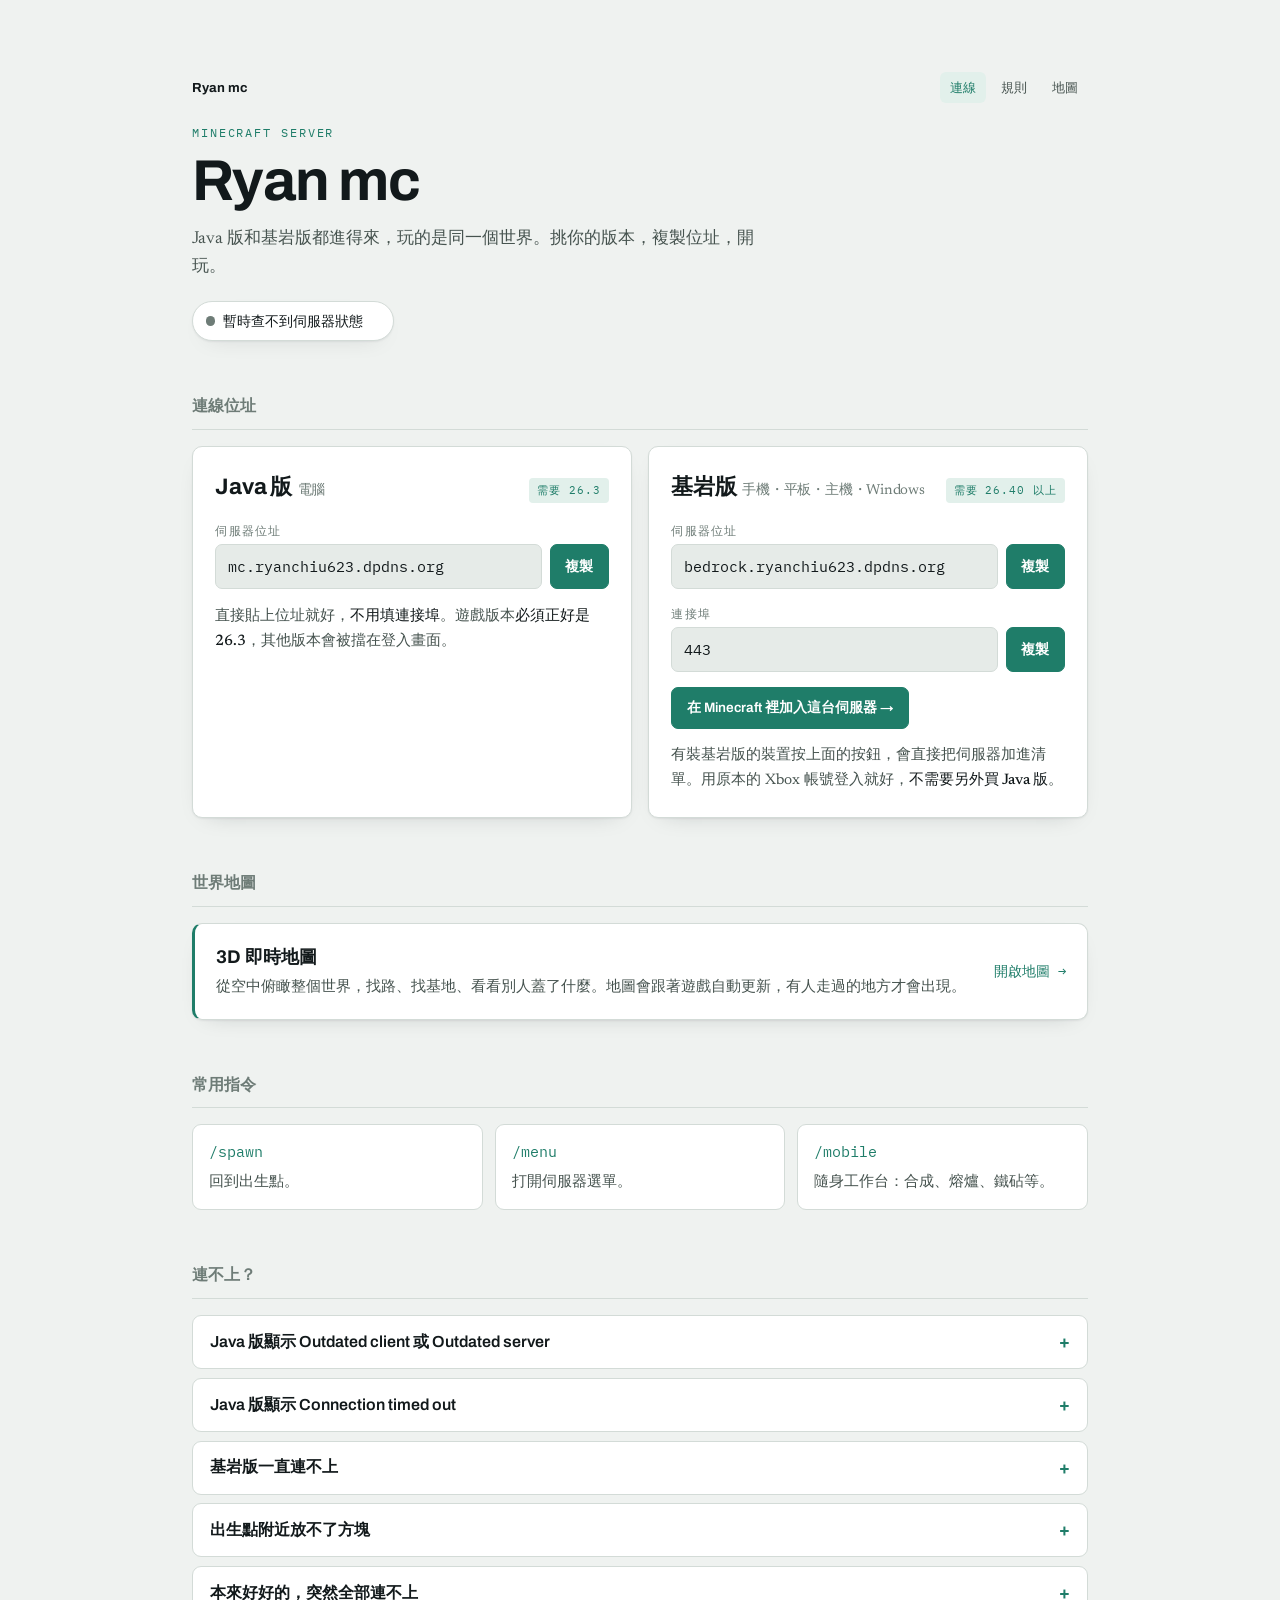
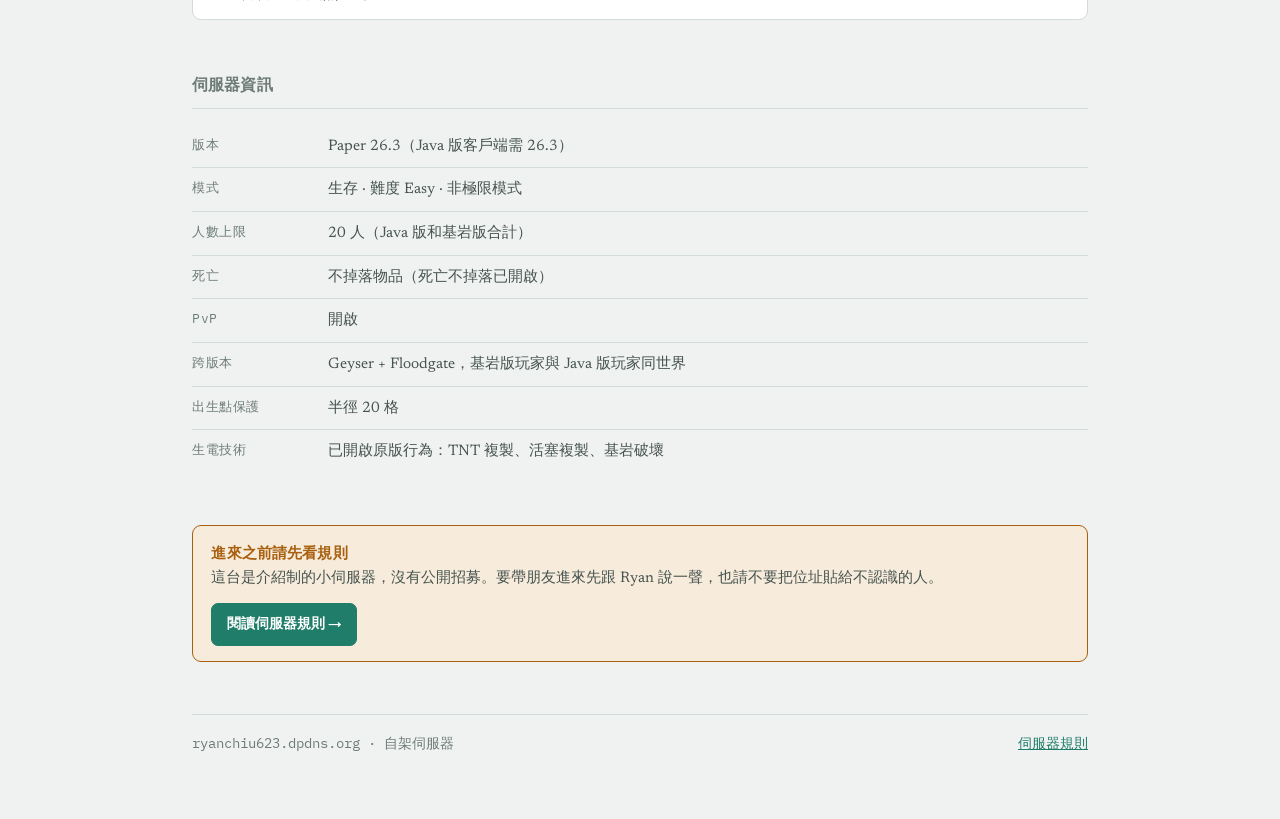
==== commit 9101ac3e: "Add the server rules page rules.html carries the public player rules (sections 1-10, including the s" ====
--- a/index.html
+++ b/index.html
@@ -15,413 +15,20 @@
 <link rel="preconnect" href="https://fonts.gstatic.com" crossorigin>
 <link rel="stylesheet" href="https://fonts.googleapis.com/css2?family=Archivo:wght@500;600;700&family=IBM+Plex+Mono:wght@400;500&family=Newsreader:opsz,wght@6..72,400;6..72,500&display=swap">
 
-<style>
-  /* Light: cool paper with a green-grey bias, oxidised-copper accent.
-     Every colour lives here so both themes stay one consistent set. */
-  :root {
-    --ground:       #EFF2F0;
-    --surface:      #FFFFFF;
-    --surface-sunk: #E6EBE8;
-    --line:         #D3DBD7;
-    --line-strong:  #B9C4BF;
-    --ink:          #12191B;
-    --ink-soft:     #46534F;
-    --ink-faint:    #6E7C77;
-    --accent:       #1F7D69;
-    --accent-ink:   #FFFFFF;
-    --accent-soft:  #E2F0EB;
-    --ok:           #1F7D69;
-    --down:         #A8412F;
-    --down-soft:    #F6E3DF;
-    --warn:         #A9600F;
-    --warn-soft:    #F7ECDC;
-    --shadow:       0 1px 2px rgba(18, 25, 27, .06), 0 8px 24px -16px rgba(18, 25, 27, .28);
-
-    --font-display: "Archivo", "Noto Sans TC", "Microsoft JhengHei", "PingFang TC", sans-serif;
-    --font-body:    "Newsreader", "Noto Sans TC", "Microsoft JhengHei", "PingFang TC", Georgia, serif;
-    --font-mono:    "IBM Plex Mono", "Noto Sans TC", "Microsoft JhengHei", ui-monospace, Consolas, monospace;
-  }
-
-  /* Dark: deepslate. Guarded so an explicit light choice still wins. */
-  @media (prefers-color-scheme: dark) {
-    :root:not([data-theme="light"]) {
-      --ground:       #0E1417;
-      --surface:      #161F22;
-      --surface-sunk: #111A1D;
-      --line:         #26343A;
-      --line-strong:  #37484E;
-      --ink:          #E7EEEB;
-      --ink-soft:     #A9B8B4;
-      --ink-faint:    #7C8C88;
-      --accent:       #56C5A6;
-      --accent-ink:   #0E1417;
-      --accent-soft:  #14302B;
-      --ok:           #56C5A6;
-      --down:         #E28A77;
-      --down-soft:    #33201C;
-      --warn:         #DFA05A;
-      --warn-soft:    #2E2418;
-      --shadow:       0 1px 2px rgba(0, 0, 0, .4), 0 10px 30px -18px rgba(0, 0, 0, .8);
-    }
-  }
-  :root[data-theme="dark"] {
-    --ground:       #0E1417;
-    --surface:      #161F22;
-    --surface-sunk: #111A1D;
-    --line:         #26343A;
-    --line-strong:  #37484E;
-    --ink:          #E7EEEB;
-    --ink-soft:     #A9B8B4;
-    --ink-faint:    #7C8C88;
-    --accent:       #56C5A6;
-    --accent-ink:   #0E1417;
-    --accent-soft:  #14302B;
-    --ok:           #56C5A6;
-    --down:         #E28A77;
-    --down-soft:    #33201C;
-    --warn:         #DFA05A;
-    --warn-soft:    #2E2418;
-    --shadow:       0 1px 2px rgba(0, 0, 0, .4), 0 10px 30px -18px rgba(0, 0, 0, .8);
-  }
-
-  * { box-sizing: border-box; }
-
-  body {
-    margin: 0;
-    background: var(--ground);
-    color: var(--ink);
-    font-family: var(--font-body);
-    font-size: 17px;
-    line-height: 1.65;
-    -webkit-font-smoothing: antialiased;
-  }
-
-  a { color: var(--accent); }
-
-  .page {
-    max-width: 60rem;
-    margin: 0 auto;
-    padding: clamp(2rem, 6vw, 4.5rem) clamp(1rem, 4vw, 2rem) 4rem;
-    display: flex;
-    flex-direction: column;
-    gap: clamp(2rem, 5vw, 3.25rem);
-  }
-
-  /* ---- masthead ---- */
-  .masthead { display: flex; flex-direction: column; gap: .55rem; }
-
-  .eyebrow {
-    margin: 0;
-    font-family: var(--font-mono);
-    font-size: .74rem;
-    letter-spacing: .16em;
-    text-transform: uppercase;
-    color: var(--accent);
-  }
-
-  h1 {
-    margin: 0;
-    font-family: var(--font-display);
-    font-weight: 700;
-    font-size: clamp(2.4rem, 7vw, 3.6rem);
-    letter-spacing: -.02em;
-    line-height: 1.02;
-    text-wrap: balance;
-  }
-
-  .lede {
-    margin: .35rem 0 0;
-    max-width: 34em;
-    font-size: 1.09rem;
-    color: var(--ink-soft);
-  }
-
-  /* ---- live status ---- */
-  .status {
-    align-self: flex-start;
-    display: inline-flex;
-    align-items: center;
-    flex-wrap: wrap;
-    gap: .45rem .9rem;
-    margin-top: .6rem;
-    padding: .5rem .95rem .5rem .8rem;
-    border-radius: 999px;
-    border: 1px solid var(--line);
-    background: var(--surface);
-    box-shadow: var(--shadow);
-    font-family: var(--font-mono);
-    font-size: .85rem;
-    color: var(--ink-soft);
-  }
-  .status-main { display: inline-flex; align-items: center; gap: .5rem; font-weight: 500; color: var(--ink); }
-  .dot { width: .6rem; height: .6rem; border-radius: 50%; background: var(--ink-faint); flex: none; }
-  .status[data-state="up"] .dot { background: var(--ok); box-shadow: 0 0 0 .22rem var(--accent-soft); }
-  .status[data-state="down"] .dot { background: var(--down); box-shadow: 0 0 0 .22rem var(--down-soft); }
-  .status-meta { color: var(--ink-faint); }
-
-  /* ---- section scaffolding ---- */
-  .section { display: flex; flex-direction: column; gap: 1rem; }
-
-  .section > h2 {
-    margin: 0;
-    font-family: var(--font-display);
-    font-weight: 600;
-    font-size: 1.02rem;
-    letter-spacing: .01em;
-    color: var(--ink-faint);
-    padding-bottom: .55rem;
-    border-bottom: 1px solid var(--line);
-  }
-
-  /* ---- edition cards ---- */
-  .editions {
-    display: grid;
-    grid-template-columns: repeat(auto-fit, minmax(min(100%, 17rem), 1fr));
-    gap: 1rem;
-  }
-
-  .card {
-    background: var(--surface);
-    border: 1px solid var(--line);
-    border-radius: 10px;
-    padding: 1.4rem 1.4rem 1.5rem;
-    box-shadow: var(--shadow);
-    display: flex;
-    flex-direction: column;
-    gap: .9rem;
-    min-width: 0;
-  }
-
-  .card-head { display: flex; align-items: baseline; justify-content: space-between; gap: .75rem; flex-wrap: wrap; }
-
-  .card h3 {
-    margin: 0;
-    font-family: var(--font-display);
-    font-weight: 700;
-    font-size: 1.4rem;
-    letter-spacing: -.01em;
-  }
-  .card h3 small {
-    font-family: var(--font-body);
-    font-weight: 400;
-    font-size: .9rem;
-    color: var(--ink-faint);
-    margin-left: .35rem;
-  }
-
-  .tag {
-    font-family: var(--font-mono);
-    font-size: .7rem;
-    letter-spacing: .08em;
-    padding: .2rem .5rem;
-    border-radius: 4px;
-    background: var(--accent-soft);
-    color: var(--accent);
-    white-space: nowrap;
-  }
-
-  .field { display: flex; flex-direction: column; gap: .3rem; }
-
-  .field-label {
-    font-family: var(--font-mono);
-    font-size: .72rem;
-    letter-spacing: .1em;
-    color: var(--ink-faint);
-  }
-
-  .copy-row { display: flex; gap: .5rem; align-items: stretch; }
-
-  .value {
-    flex: 1;
-    min-width: 0;
-    font-family: var(--font-mono);
-    font-size: .96rem;
-    background: var(--surface-sunk);
-    border: 1px solid var(--line);
-    border-radius: 7px;
-    padding: .55rem .7rem;
-    overflow-x: auto;
-    white-space: nowrap;
-    display: flex;
-    align-items: center;
-  }
-
-  .copy, .button {
-    flex: none;
-    font-family: var(--font-display);
-    font-size: .85rem;
-    font-weight: 600;
-    color: var(--accent-ink);
-    background: var(--accent);
-    border: 1px solid var(--accent);
-    border-radius: 7px;
-    padding: .55rem .9rem;
-    cursor: pointer;
-    text-decoration: none;
-    transition: opacity .15s ease;
-  }
-  .copy:hover, .button:hover { opacity: .85; }
-  .copy:focus-visible, .button:focus-visible { outline: 2px solid var(--accent); outline-offset: 2px; }
-  .copy[data-copied="yes"] { background: var(--ink); border-color: var(--ink); color: var(--surface); }
-  .button { align-self: flex-start; display: inline-flex; align-items: center; gap: .4rem; }
-
-  .note { margin: 0; font-size: .95rem; color: var(--ink-soft); }
-  .note strong { color: var(--ink); font-weight: 500; }
-
-  /* ---- map ---- */
-  .map-link {
-    display: flex;
-    flex-wrap: wrap;
-    align-items: center;
-    justify-content: space-between;
-    gap: 1rem;
-    background: var(--surface);
-    border: 1px solid var(--line);
-    border-left: 3px solid var(--accent);
-    border-radius: 10px;
-    padding: 1.15rem 1.3rem;
-    text-decoration: none;
-    color: inherit;
-    box-shadow: var(--shadow);
-  }
-  .map-link:hover { border-color: var(--line-strong); border-left-color: var(--accent); }
-  .map-link:focus-visible { outline: 2px solid var(--accent); outline-offset: 3px; }
-  .map-link h3 { margin: 0 0 .15rem; font-family: var(--font-display); font-size: 1.15rem; }
-  .map-link p { margin: 0; font-size: .95rem; color: var(--ink-soft); }
-  .map-cta { font-family: var(--font-mono); font-size: .85rem; color: var(--accent); white-space: nowrap; }
-
-  /* ---- commands ---- */
-  .commands {
-    display: grid;
-    grid-template-columns: repeat(auto-fit, minmax(min(100%, 13rem), 1fr));
-    gap: .75rem;
-  }
-  .cmd {
-    background: var(--surface);
-    border: 1px solid var(--line);
-    border-radius: 9px;
-    padding: .85rem 1rem;
-  }
-  .cmd code {
-    font-family: var(--font-mono);
-    font-size: .95rem;
-    color: var(--accent);
-  }
-  .cmd p { margin: .2rem 0 0; font-size: .93rem; color: var(--ink-soft); }
-
-  /* ---- troubleshooting ---- */
-  .faq { display: flex; flex-direction: column; gap: .55rem; }
-
-  .faq details {
-    background: var(--surface);
-    border: 1px solid var(--line);
-    border-radius: 9px;
-    padding: .8rem 1.05rem;
-  }
-  .faq summary {
-    cursor: pointer;
-    font-family: var(--font-display);
-    font-weight: 600;
-    font-size: 1rem;
-    list-style: none;
-    display: flex;
-    justify-content: space-between;
-    align-items: center;
-    gap: 1rem;
-  }
-  .faq summary::-webkit-details-marker { display: none; }
-  .faq summary::after {
-    content: "+";
-    font-family: var(--font-mono);
-    color: var(--accent);
-    font-size: 1.1rem;
-    line-height: 1;
-  }
-  .faq details[open] summary::after { content: "–"; }
-  .faq summary:focus-visible { outline: 2px solid var(--accent); outline-offset: 3px; border-radius: 3px; }
-  .faq details p { margin: .65rem 0 .1rem; font-size: .97rem; color: var(--ink-soft); }
-
-  code.inline {
-    font-family: var(--font-mono);
-    font-size: .88em;
-    background: var(--surface-sunk);
-    border: 1px solid var(--line);
-    border-radius: 4px;
-    padding: .08em .35em;
-    word-break: break-all;
-  }
-
-  /* ---- callout ---- */
-  .callout {
-    background: var(--warn-soft);
-    border: 1px solid var(--warn);
-    border-radius: 9px;
-    padding: .95rem 1.15rem;
-    display: flex;
-    flex-direction: column;
-    gap: .3rem;
-  }
-  .callout h3 {
-    margin: 0;
-    font-family: var(--font-display);
-    font-size: .95rem;
-    letter-spacing: .01em;
-    color: var(--warn);
-  }
-  .callout p { margin: 0; font-size: .95rem; color: var(--ink-soft); }
-
-  /* ---- spec table ---- */
-  .specs {
-    width: 100%;
-    border-collapse: collapse;
-    font-size: .95rem;
-  }
-  .specs th, .specs td {
-    text-align: left;
-    padding: .55rem .75rem .55rem 0;
-    border-bottom: 1px solid var(--line);
-    vertical-align: top;
-  }
-  .specs th {
-    font-family: var(--font-mono);
-    font-weight: 400;
-    font-size: .8rem;
-    letter-spacing: .04em;
-    color: var(--ink-faint);
-    width: 8.5rem;
-  }
-  .specs td { color: var(--ink-soft); font-variant-numeric: tabular-nums; }
-  .specs tr:last-child th, .specs tr:last-child td { border-bottom: none; }
-
-  footer {
-    display: flex;
-    flex-wrap: wrap;
-    justify-content: space-between;
-    gap: .5rem 1rem;
-    color: var(--ink-faint);
-    font-size: .85rem;
-    font-family: var(--font-mono);
-    border-top: 1px solid var(--line);
-    padding-top: 1.1rem;
-  }
-
-  /* Phones: the address gets the whole line, the button goes under it -
-     sharing a row cut "mc.ryanchiu623.dpdns.org" off mid-word. */
-  @media (max-width: 30rem) {
-    .copy-row { flex-wrap: wrap; }
-    .copy-row .value { flex-basis: 100%; }
-    .copy-row .copy { flex: 1; }
-    .specs th { width: 6.5rem; }
-  }
-
-  @media (prefers-reduced-motion: reduce) {
-    * { transition: none !important; animation: none !important; }
-  }
-</style>
+<link rel="stylesheet" href="style.css">
 </head>
 <body>
 
 <div class="page">
+
+  <div class="topnav">
+    <a class="brand" href="./">Ryan mc</a>
+    <nav aria-label="網站導覽">
+      <a href="./" aria-current="page">連線</a>
+      <a href="rules.html">規則</a>
+      <a href="https://map.ryanchiu623.dpdns.org" target="_blank" rel="noopener">地圖</a>
+    </nav>
+  </div>
 
   <header class="masthead">
     <p class="eyebrow">Minecraft Server</p>
@@ -546,14 +153,17 @@
     </table>
   </section>
 
-  <div class="callout">
-    <h3>目前是內測階段</h3>
-    <p>位址請不要外流。之後可能會開白名單，屆時沒被加入的帳號就進不來了。</p>
+  <div class="callout rules-cta">
+    <div>
+      <h3>進來之前請先看規則</h3>
+      <p>這台是介紹制的小伺服器，沒有公開招募。要帶朋友進來先跟 Ryan 說一聲，也請不要把位址貼給不認識的人。</p>
+    </div>
+    <a class="button" href="rules.html">閱讀伺服器規則 →</a>
   </div>
 
   <footer>
     <span>ryanchiu623.dpdns.org · 自架伺服器</span>
-    <a href="https://github.com/ryanchiu623-wq/ryan-mc">GitHub</a>
+    <a href="rules.html">伺服器規則</a>
   </footer>
 
 </div>
--- a/style.css
+++ b/style.css
@@ -0,0 +1,526 @@
+  /* Light: cool paper with a green-grey bias, oxidised-copper accent.
+     Every colour lives here so both themes stay one consistent set. */
+  :root {
+    --ground:       #EFF2F0;
+    --surface:      #FFFFFF;
+    --surface-sunk: #E6EBE8;
+    --line:         #D3DBD7;
+    --line-strong:  #B9C4BF;
+    --ink:          #12191B;
+    --ink-soft:     #46534F;
+    --ink-faint:    #6E7C77;
+    --accent:       #1F7D69;
+    --accent-ink:   #FFFFFF;
+    --accent-soft:  #E2F0EB;
+    --ok:           #1F7D69;
+    --down:         #A8412F;
+    --down-soft:    #F6E3DF;
+    --warn:         #A9600F;
+    --warn-soft:    #F7ECDC;
+    --shadow:       0 1px 2px rgba(18, 25, 27, .06), 0 8px 24px -16px rgba(18, 25, 27, .28);
+
+    --font-display: "Archivo", "Noto Sans TC", "Microsoft JhengHei", "PingFang TC", sans-serif;
+    --font-body:    "Newsreader", "Noto Sans TC", "Microsoft JhengHei", "PingFang TC", Georgia, serif;
+    --font-mono:    "IBM Plex Mono", "Noto Sans TC", "Microsoft JhengHei", ui-monospace, Consolas, monospace;
+  }
+
+  /* Dark: deepslate. Guarded so an explicit light choice still wins. */
+  @media (prefers-color-scheme: dark) {
+    :root:not([data-theme="light"]) {
+      --ground:       #0E1417;
+      --surface:      #161F22;
+      --surface-sunk: #111A1D;
+      --line:         #26343A;
+      --line-strong:  #37484E;
+      --ink:          #E7EEEB;
+      --ink-soft:     #A9B8B4;
+      --ink-faint:    #7C8C88;
+      --accent:       #56C5A6;
+      --accent-ink:   #0E1417;
+      --accent-soft:  #14302B;
+      --ok:           #56C5A6;
+      --down:         #E28A77;
+      --down-soft:    #33201C;
+      --warn:         #DFA05A;
+      --warn-soft:    #2E2418;
+      --shadow:       0 1px 2px rgba(0, 0, 0, .4), 0 10px 30px -18px rgba(0, 0, 0, .8);
+    }
+  }
+  :root[data-theme="dark"] {
+    --ground:       #0E1417;
+    --surface:      #161F22;
+    --surface-sunk: #111A1D;
+    --line:         #26343A;
+    --line-strong:  #37484E;
+    --ink:          #E7EEEB;
+    --ink-soft:     #A9B8B4;
+    --ink-faint:    #7C8C88;
+    --accent:       #56C5A6;
+    --accent-ink:   #0E1417;
+    --accent-soft:  #14302B;
+    --ok:           #56C5A6;
+    --down:         #E28A77;
+    --down-soft:    #33201C;
+    --warn:         #DFA05A;
+    --warn-soft:    #2E2418;
+    --shadow:       0 1px 2px rgba(0, 0, 0, .4), 0 10px 30px -18px rgba(0, 0, 0, .8);
+  }
+
+  * { box-sizing: border-box; }
+
+  body {
+    margin: 0;
+    background: var(--ground);
+    color: var(--ink);
+    font-family: var(--font-body);
+    font-size: 17px;
+    line-height: 1.65;
+    -webkit-font-smoothing: antialiased;
+  }
+
+  a { color: var(--accent); }
+
+  .page {
+    max-width: 60rem;
+    margin: 0 auto;
+    padding: clamp(2rem, 6vw, 4.5rem) clamp(1rem, 4vw, 2rem) 4rem;
+    display: flex;
+    flex-direction: column;
+    gap: clamp(2rem, 5vw, 3.25rem);
+  }
+
+  /* ---- masthead ---- */
+  .masthead { display: flex; flex-direction: column; gap: .55rem; }
+
+  .eyebrow {
+    margin: 0;
+    font-family: var(--font-mono);
+    font-size: .74rem;
+    letter-spacing: .16em;
+    text-transform: uppercase;
+    color: var(--accent);
+  }
+
+  h1 {
+    margin: 0;
+    font-family: var(--font-display);
+    font-weight: 700;
+    font-size: clamp(2.4rem, 7vw, 3.6rem);
+    letter-spacing: -.02em;
+    line-height: 1.02;
+    text-wrap: balance;
+  }
+
+  .lede {
+    margin: .35rem 0 0;
+    max-width: 34em;
+    font-size: 1.09rem;
+    color: var(--ink-soft);
+  }
+
+  /* ---- live status ---- */
+  .status {
+    align-self: flex-start;
+    display: inline-flex;
+    align-items: center;
+    flex-wrap: wrap;
+    gap: .45rem .9rem;
+    margin-top: .6rem;
+    padding: .5rem .95rem .5rem .8rem;
+    border-radius: 999px;
+    border: 1px solid var(--line);
+    background: var(--surface);
+    box-shadow: var(--shadow);
+    font-family: var(--font-mono);
+    font-size: .85rem;
+    color: var(--ink-soft);
+  }
+  .status-main { display: inline-flex; align-items: center; gap: .5rem; font-weight: 500; color: var(--ink); }
+  .dot { width: .6rem; height: .6rem; border-radius: 50%; background: var(--ink-faint); flex: none; }
+  .status[data-state="up"] .dot { background: var(--ok); box-shadow: 0 0 0 .22rem var(--accent-soft); }
+  .status[data-state="down"] .dot { background: var(--down); box-shadow: 0 0 0 .22rem var(--down-soft); }
+  .status-meta { color: var(--ink-faint); }
+
+  /* ---- section scaffolding ---- */
+  .section { display: flex; flex-direction: column; gap: 1rem; }
+
+  .section > h2 {
+    margin: 0;
+    font-family: var(--font-display);
+    font-weight: 600;
+    font-size: 1.02rem;
+    letter-spacing: .01em;
+    color: var(--ink-faint);
+    padding-bottom: .55rem;
+    border-bottom: 1px solid var(--line);
+  }
+
+  /* ---- edition cards ---- */
+  .editions {
+    display: grid;
+    grid-template-columns: repeat(auto-fit, minmax(min(100%, 17rem), 1fr));
+    gap: 1rem;
+  }
+
+  .card {
+    background: var(--surface);
+    border: 1px solid var(--line);
+    border-radius: 10px;
+    padding: 1.4rem 1.4rem 1.5rem;
+    box-shadow: var(--shadow);
+    display: flex;
+    flex-direction: column;
+    gap: .9rem;
+    min-width: 0;
+  }
+
+  .card-head { display: flex; align-items: baseline; justify-content: space-between; gap: .75rem; flex-wrap: wrap; }
+
+  .card h3 {
+    margin: 0;
+    font-family: var(--font-display);
+    font-weight: 700;
+    font-size: 1.4rem;
+    letter-spacing: -.01em;
+  }
+  .card h3 small {
+    font-family: var(--font-body);
+    font-weight: 400;
+    font-size: .9rem;
+    color: var(--ink-faint);
+    margin-left: .35rem;
+  }
+
+  .tag {
+    font-family: var(--font-mono);
+    font-size: .7rem;
+    letter-spacing: .08em;
+    padding: .2rem .5rem;
+    border-radius: 4px;
+    background: var(--accent-soft);
+    color: var(--accent);
+    white-space: nowrap;
+  }
+
+  .field { display: flex; flex-direction: column; gap: .3rem; }
+
+  .field-label {
+    font-family: var(--font-mono);
+    font-size: .72rem;
+    letter-spacing: .1em;
+    color: var(--ink-faint);
+  }
+
+  .copy-row { display: flex; gap: .5rem; align-items: stretch; }
+
+  .value {
+    flex: 1;
+    min-width: 0;
+    font-family: var(--font-mono);
+    font-size: .96rem;
+    background: var(--surface-sunk);
+    border: 1px solid var(--line);
+    border-radius: 7px;
+    padding: .55rem .7rem;
+    overflow-x: auto;
+    white-space: nowrap;
+    display: flex;
+    align-items: center;
+  }
+
+  .copy, .button {
+    flex: none;
+    font-family: var(--font-display);
+    font-size: .85rem;
+    font-weight: 600;
+    color: var(--accent-ink);
+    background: var(--accent);
+    border: 1px solid var(--accent);
+    border-radius: 7px;
+    padding: .55rem .9rem;
+    cursor: pointer;
+    text-decoration: none;
+    transition: opacity .15s ease;
+  }
+  .copy:hover, .button:hover { opacity: .85; }
+  .copy:focus-visible, .button:focus-visible { outline: 2px solid var(--accent); outline-offset: 2px; }
+  .copy[data-copied="yes"] { background: var(--ink); border-color: var(--ink); color: var(--surface); }
+  .button { align-self: flex-start; display: inline-flex; align-items: center; gap: .4rem; }
+
+  .note { margin: 0; font-size: .95rem; color: var(--ink-soft); }
+  .note strong { color: var(--ink); font-weight: 500; }
+
+  /* ---- map ---- */
+  .map-link {
+    display: flex;
+    flex-wrap: wrap;
+    align-items: center;
+    justify-content: space-between;
+    gap: 1rem;
+    background: var(--surface);
+    border: 1px solid var(--line);
+    border-left: 3px solid var(--accent);
+    border-radius: 10px;
+    padding: 1.15rem 1.3rem;
+    text-decoration: none;
+    color: inherit;
+    box-shadow: var(--shadow);
+  }
+  .map-link:hover { border-color: var(--line-strong); border-left-color: var(--accent); }
+  .map-link:focus-visible { outline: 2px solid var(--accent); outline-offset: 3px; }
+  .map-link h3 { margin: 0 0 .15rem; font-family: var(--font-display); font-size: 1.15rem; }
+  .map-link p { margin: 0; font-size: .95rem; color: var(--ink-soft); }
+  .map-cta { font-family: var(--font-mono); font-size: .85rem; color: var(--accent); white-space: nowrap; }
+
+  /* ---- commands ---- */
+  .commands {
+    display: grid;
+    grid-template-columns: repeat(auto-fit, minmax(min(100%, 13rem), 1fr));
+    gap: .75rem;
+  }
+  .cmd {
+    background: var(--surface);
+    border: 1px solid var(--line);
+    border-radius: 9px;
+    padding: .85rem 1rem;
+  }
+  .cmd code {
+    font-family: var(--font-mono);
+    font-size: .95rem;
+    color: var(--accent);
+  }
+  .cmd p { margin: .2rem 0 0; font-size: .93rem; color: var(--ink-soft); }
+
+  /* ---- troubleshooting ---- */
+  .faq { display: flex; flex-direction: column; gap: .55rem; }
+
+  .faq details {
+    background: var(--surface);
+    border: 1px solid var(--line);
+    border-radius: 9px;
+    padding: .8rem 1.05rem;
+  }
+  .faq summary {
+    cursor: pointer;
+    font-family: var(--font-display);
+    font-weight: 600;
+    font-size: 1rem;
+    list-style: none;
+    display: flex;
+    justify-content: space-between;
+    align-items: center;
+    gap: 1rem;
+  }
+  .faq summary::-webkit-details-marker { display: none; }
+  .faq summary::after {
+    content: "+";
+    font-family: var(--font-mono);
+    color: var(--accent);
+    font-size: 1.1rem;
+    line-height: 1;
+  }
+  .faq details[open] summary::after { content: "–"; }
+  .faq summary:focus-visible { outline: 2px solid var(--accent); outline-offset: 3px; border-radius: 3px; }
+  .faq details p { margin: .65rem 0 .1rem; font-size: .97rem; color: var(--ink-soft); }
+
+  code.inline {
+    font-family: var(--font-mono);
+    font-size: .88em;
+    background: var(--surface-sunk);
+    border: 1px solid var(--line);
+    border-radius: 4px;
+    padding: .08em .35em;
+    word-break: break-all;
+  }
+
+  /* ---- callout ---- */
+  .callout {
+    background: var(--warn-soft);
+    border: 1px solid var(--warn);
+    border-radius: 9px;
+    padding: .95rem 1.15rem;
+    display: flex;
+    flex-direction: column;
+    gap: .3rem;
+  }
+  .callout h3 {
+    margin: 0;
+    font-family: var(--font-display);
+    font-size: .95rem;
+    letter-spacing: .01em;
+    color: var(--warn);
+  }
+  .callout p { margin: 0; font-size: .95rem; color: var(--ink-soft); }
+
+  /* ---- spec table ---- */
+  .specs {
+    width: 100%;
+    border-collapse: collapse;
+    font-size: .95rem;
+  }
+  .specs th, .specs td {
+    text-align: left;
+    padding: .55rem .75rem .55rem 0;
+    border-bottom: 1px solid var(--line);
+    vertical-align: top;
+  }
+  .specs th {
+    font-family: var(--font-mono);
+    font-weight: 400;
+    font-size: .8rem;
+    letter-spacing: .04em;
+    color: var(--ink-faint);
+    width: 8.5rem;
+  }
+  .specs td { color: var(--ink-soft); font-variant-numeric: tabular-nums; }
+  .specs tr:last-child th, .specs tr:last-child td { border-bottom: none; }
+
+  footer {
+    display: flex;
+    flex-wrap: wrap;
+    justify-content: space-between;
+    gap: .5rem 1rem;
+    color: var(--ink-faint);
+    font-size: .85rem;
+    font-family: var(--font-mono);
+    border-top: 1px solid var(--line);
+    padding-top: 1.1rem;
+  }
+
+  /* ---- top navigation (shared by every page) ---- */
+  .topnav {
+    display: flex;
+    flex-wrap: wrap;
+    align-items: center;
+    justify-content: space-between;
+    gap: .5rem 1rem;
+    font-family: var(--font-mono);
+    font-size: .82rem;
+    margin-bottom: calc(-1 * clamp(1rem, 3vw, 2rem));
+  }
+  .topnav .brand { color: var(--ink); font-family: var(--font-display); font-weight: 700; text-decoration: none; }
+  .topnav nav { display: flex; gap: .25rem; flex-wrap: wrap; }
+  .topnav nav a {
+    color: var(--ink-soft);
+    text-decoration: none;
+    padding: .3rem .65rem;
+    border-radius: 6px;
+  }
+  .topnav nav a:hover { color: var(--accent); background: var(--accent-soft); }
+  .topnav nav a[aria-current="page"] { color: var(--accent); background: var(--accent-soft); }
+
+  /* ---- rules page ---- */
+  .toc {
+    display: grid;
+    grid-template-columns: repeat(auto-fit, minmax(min(100%, 11rem), 1fr));
+    gap: .45rem;
+    margin: 0;
+    padding: 0;
+    list-style: none;
+  }
+  .toc a {
+    display: block;
+    background: var(--surface);
+    border: 1px solid var(--line);
+    border-radius: 8px;
+    padding: .5rem .8rem;
+    color: var(--ink);
+    text-decoration: none;
+    font-family: var(--font-display);
+    font-weight: 600;
+    font-size: .92rem;
+  }
+  .toc a:hover { border-color: var(--accent); color: var(--accent); }
+
+  .rules-section { scroll-margin-top: 1.5rem; }
+  .rules-section > h2 {
+    font-size: 1.25rem;
+    color: var(--ink);
+  }
+  .rules-section h3 {
+    margin: .6rem 0 0;
+    font-family: var(--font-display);
+    font-weight: 700;
+    font-size: 1.02rem;
+  }
+  .rules-section p { margin: 0; color: var(--ink-soft); }
+  .rules-section p strong, .rules-section li strong { color: var(--ink); font-weight: 600; }
+
+  .rule-list { margin: 0; padding-left: 1.4rem; display: flex; flex-direction: column; gap: .5rem; color: var(--ink-soft); }
+  .rule-list li::marker { color: var(--accent); font-family: var(--font-mono); }
+
+  .principle {
+    margin: 0;
+    padding: .9rem 1.1rem;
+    background: var(--accent-soft);
+    border-left: 3px solid var(--accent);
+    border-radius: 0 8px 8px 0;
+    font-family: var(--font-display);
+    font-weight: 600;
+    color: var(--ink);
+  }
+
+  .grid-table-wrap {
+    overflow-x: auto;
+    background: var(--surface);
+    border: 1px solid var(--line);
+    border-radius: 9px;
+  }
+  .grid-table { width: 100%; border-collapse: collapse; font-size: .94rem; }
+  .grid-table th, .grid-table td {
+    text-align: left;
+    vertical-align: top;
+    padding: .6rem .85rem;
+    border-bottom: 1px solid var(--line);
+  }
+  .grid-table thead th {
+    font-family: var(--font-mono);
+    font-weight: 500;
+    font-size: .78rem;
+    letter-spacing: .04em;
+    color: var(--ink-faint);
+    background: var(--surface-sunk);
+    white-space: nowrap;
+  }
+  .grid-table tbody th { font-family: var(--font-display); font-weight: 600; color: var(--ink); white-space: nowrap; }
+  .grid-table td { color: var(--ink-soft); }
+  .grid-table tr:last-child th, .grid-table tr:last-child td { border-bottom: none; }
+  .grid-table code, .rules-section code {
+    font-family: var(--font-mono);
+    font-size: .88em;
+    background: var(--surface-sunk);
+    border: 1px solid var(--line);
+    border-radius: 4px;
+    padding: .05em .3em;
+  }
+
+  .yes { color: var(--ok); font-weight: 600; }
+  .no  { color: var(--down); font-weight: 600; }
+
+  .rules-cta {
+    display: flex;
+    flex-direction: row;
+    flex-wrap: wrap;
+    align-items: center;
+    justify-content: space-between;
+    gap: .75rem 1rem;
+  }
+
+  /* Phones: the address gets the whole line, the button goes under it -
+     sharing a row cut "mc.ryanchiu623.dpdns.org" off mid-word. */
+  @media (max-width: 30rem) {
+    .copy-row { flex-wrap: wrap; }
+    .copy-row .value { flex-basis: 100%; }
+    .copy-row .copy { flex: 1; }
+    .specs th { width: 6.5rem; }
+    .grid-table tbody th { white-space: normal; }
+  }
+
+  @media print {
+    .topnav nav, .toc, .status { display: none; }
+    body { background: #fff; }
+  }
+
+  @media (prefers-reduced-motion: reduce) {
+    * { transition: none !important; animation: none !important; }
+  }
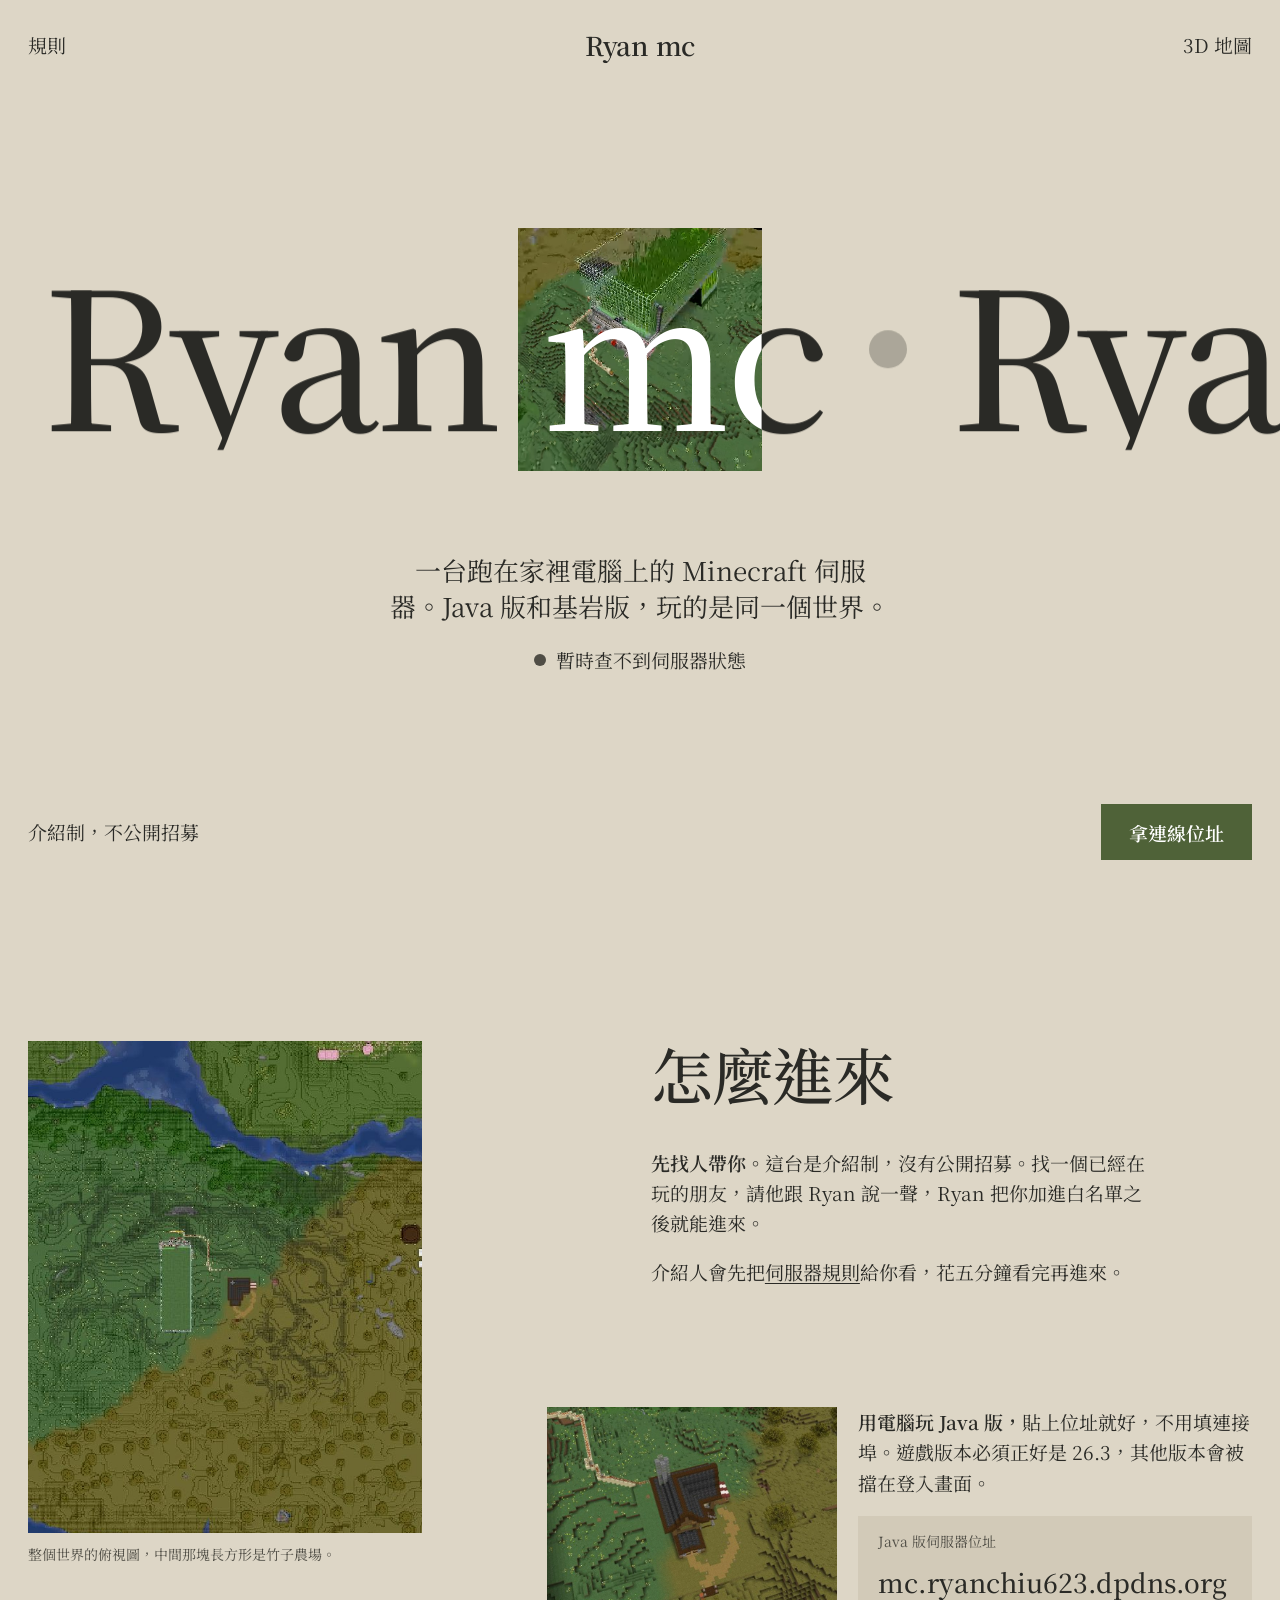
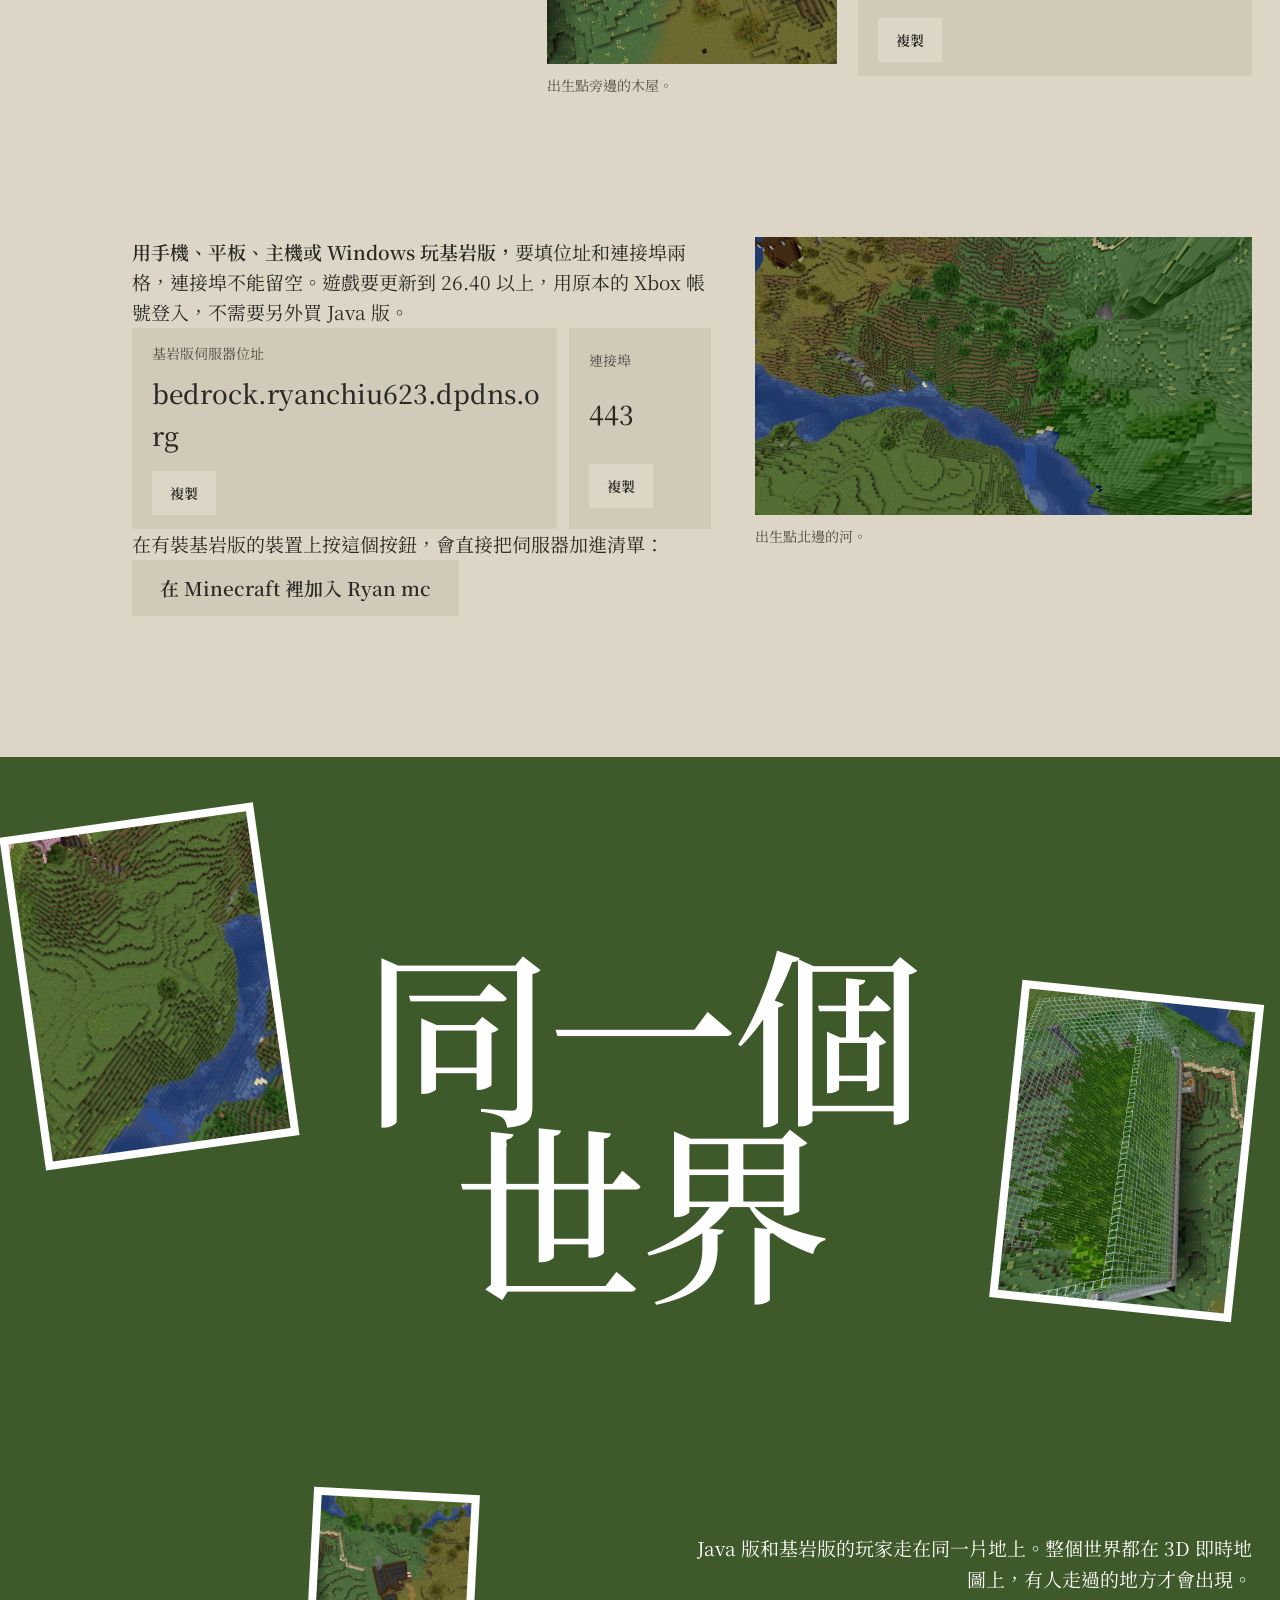
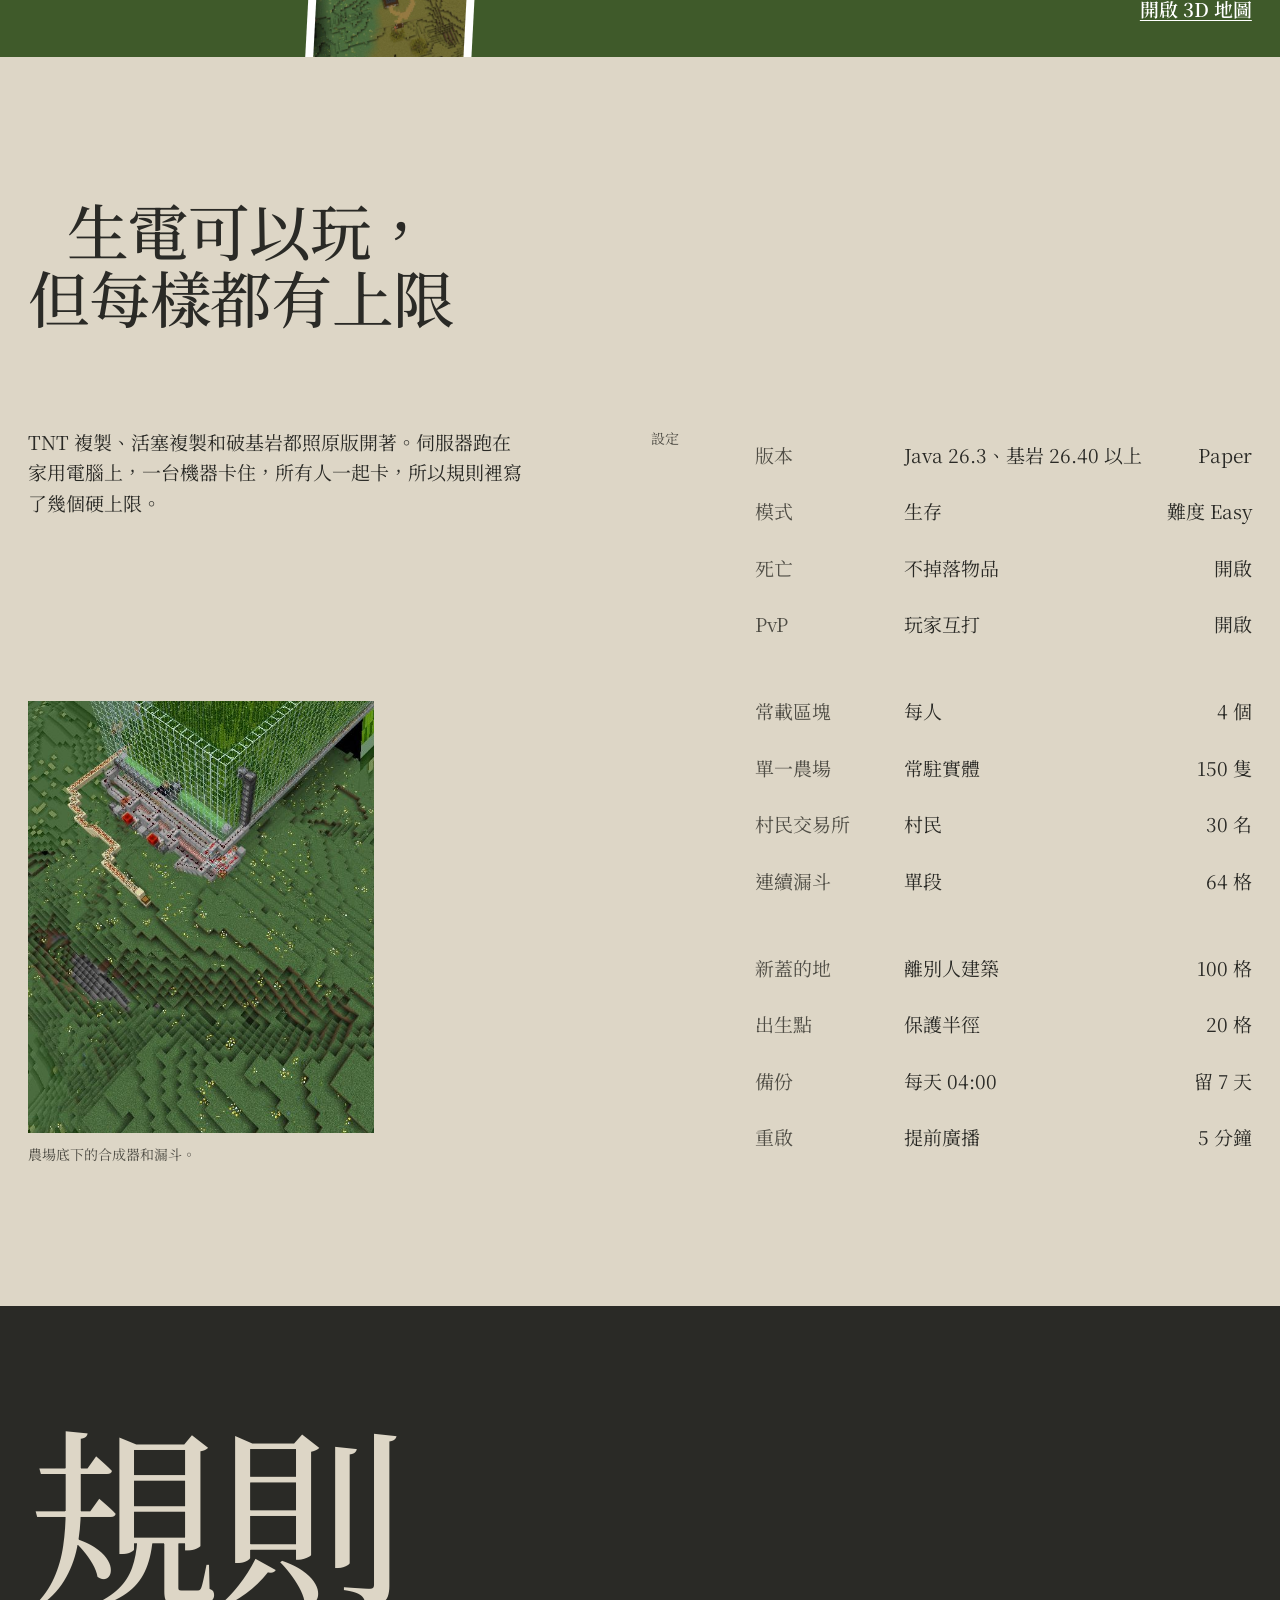
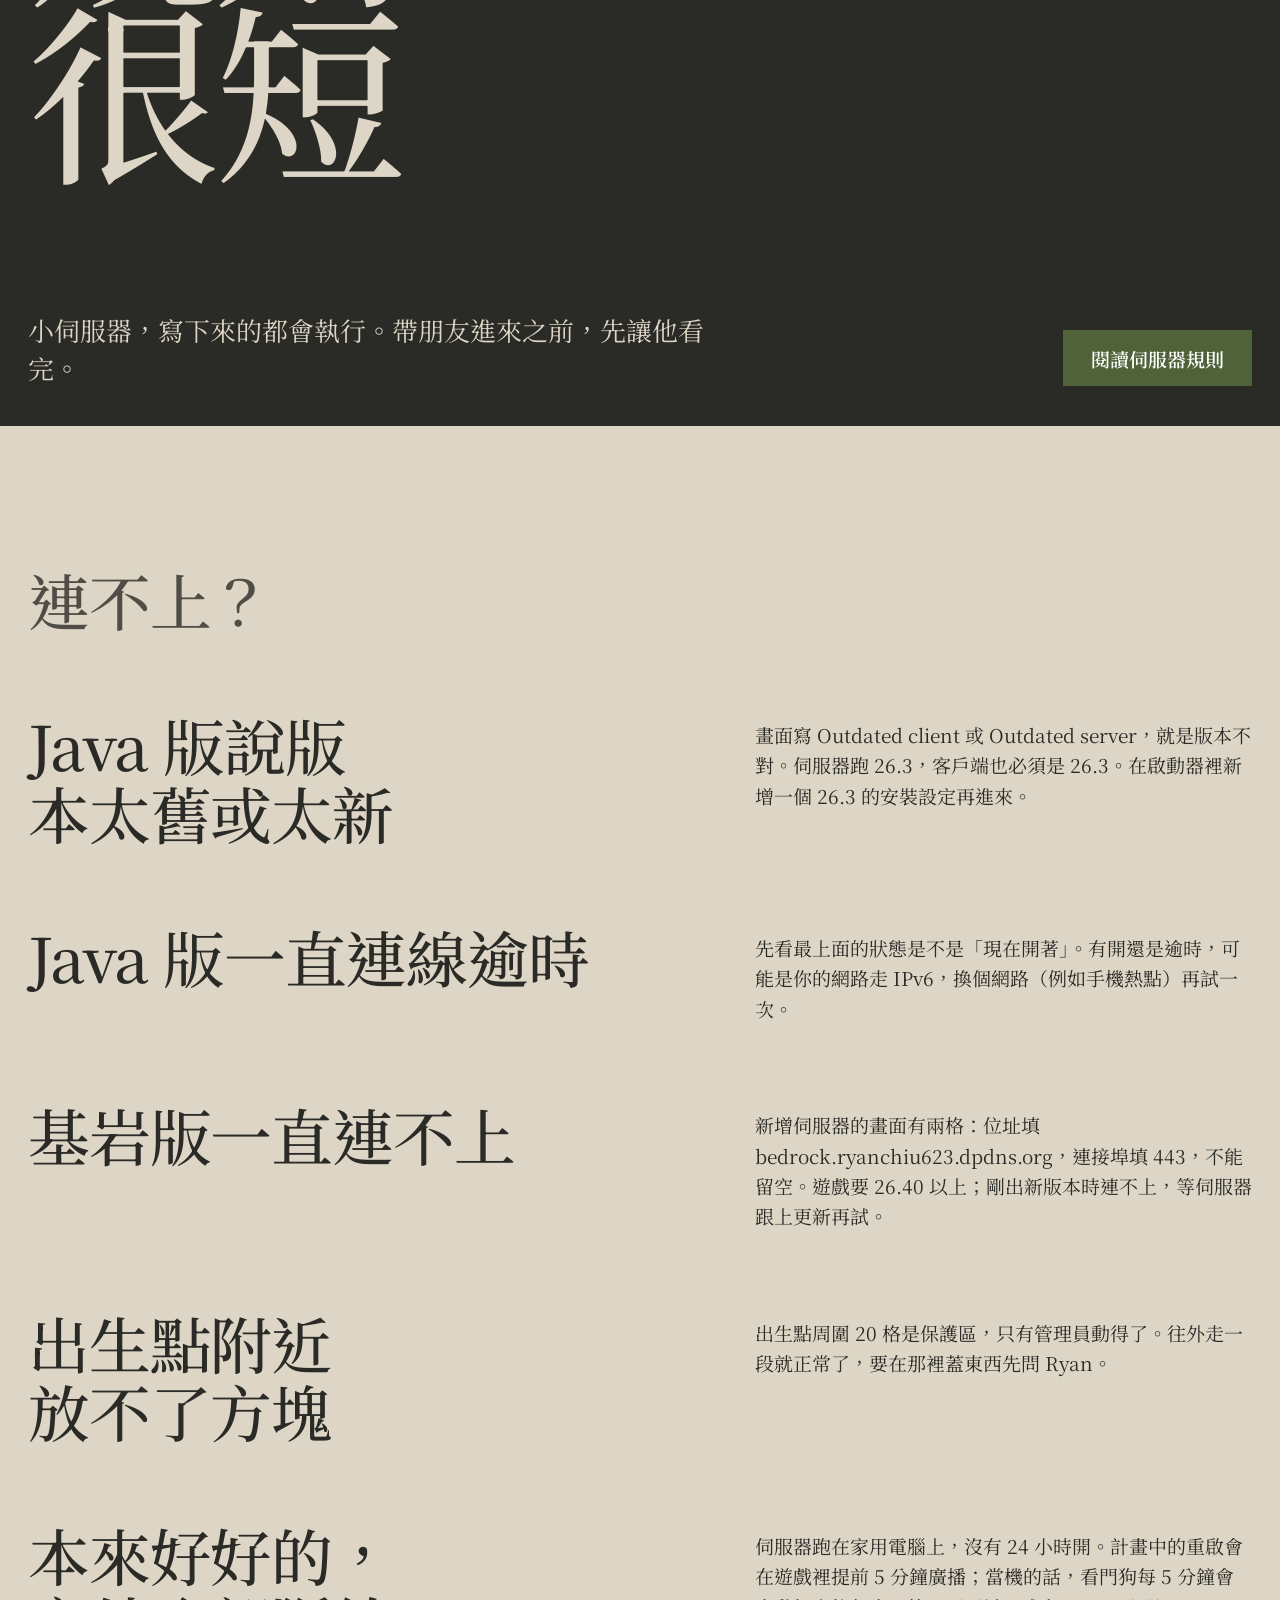
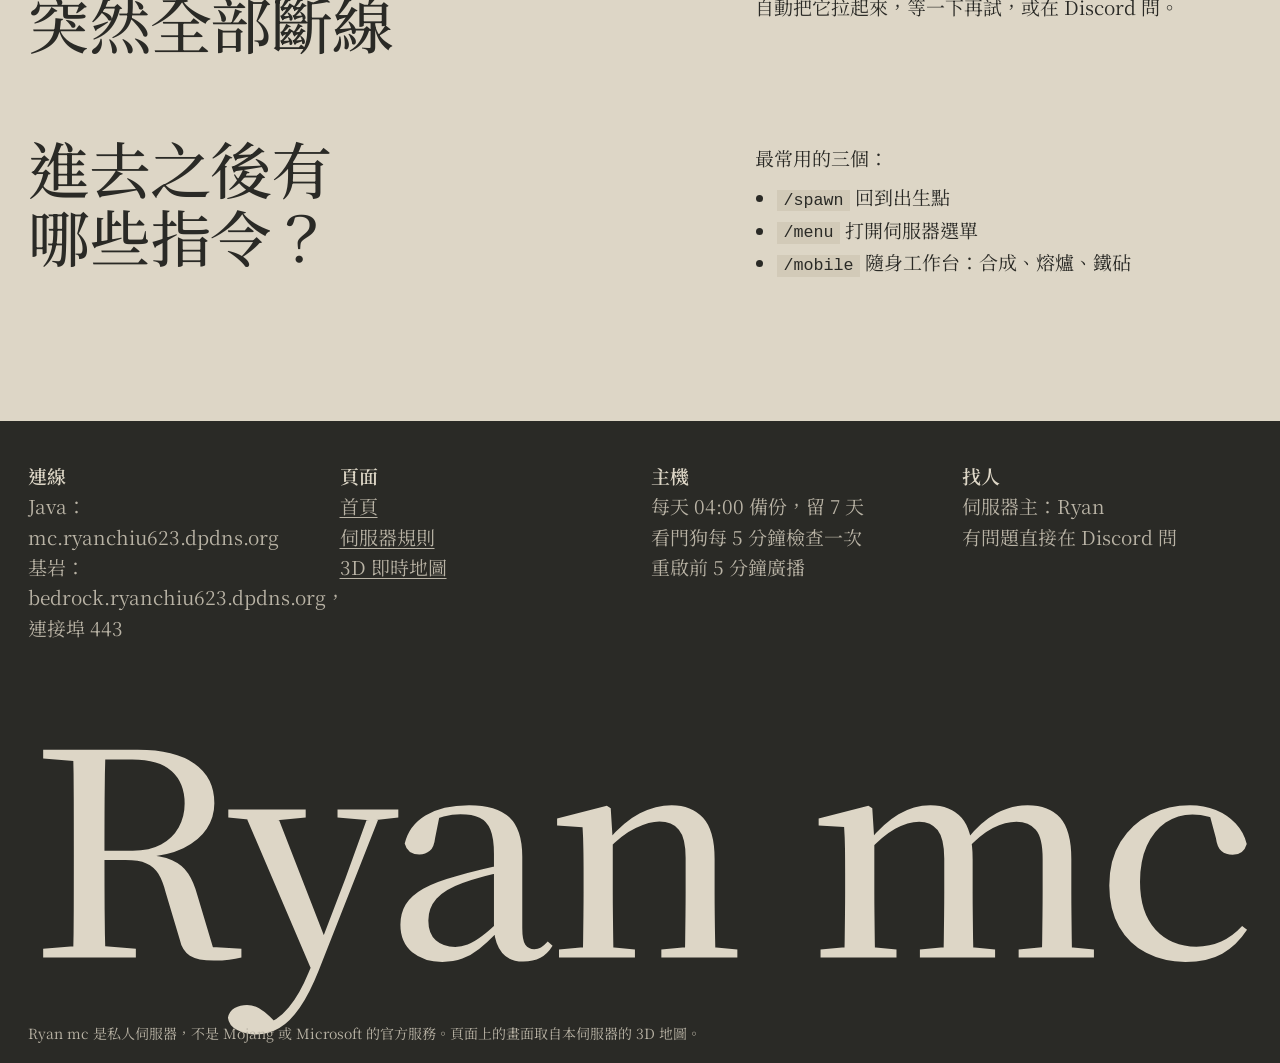
==== commit dd6b43a2: "Redesign home and rules pages The server's name now runs edge to edge across a square clip of the re" ====
--- a/index.html
+++ b/index.html
@@ -4,241 +4,216 @@
 <meta charset="utf-8">
 <meta name="viewport" content="width=device-width, initial-scale=1">
 <title>Ryan mc · Minecraft 伺服器</title>
-<meta name="description" content="Ryan mc 自架 Minecraft 伺服器：Java 版和基岩版一起玩同一個世界。連線位址、3D 地圖、伺服器規則都在這裡。">
-<meta name="theme-color" content="#1F7D69">
+<meta name="description" content="Ryan mc：一台跑在家裡電腦上的 Minecraft 伺服器，Java 版和基岩版玩同一個世界。連線位址、即時狀態、3D 地圖和規則都在這裡。">
+<meta name="theme-color" content="#ddd6c6">
 <meta property="og:type" content="website">
 <meta property="og:title" content="Ryan mc · Minecraft 伺服器">
-<meta property="og:description" content="Java 版和基岩版一起玩同一個世界。複製位址，開玩。">
+<meta property="og:description" content="Java 版和基岩版玩同一個世界。複製位址，開玩。">
 <meta property="og:url" content="https://ryanchiu623-wq.github.io/ryan-mc/">
-<link rel="icon" href="data:image/svg+xml,%3Csvg xmlns='http://www.w3.org/2000/svg' viewBox='0 0 16 16'%3E%3Crect width='16' height='16' rx='3' fill='%231F7D69'/%3E%3Crect x='3' y='3' width='4' height='4' fill='%23E2F0EB'/%3E%3Crect x='9' y='3' width='4' height='4' fill='%23E2F0EB'/%3E%3Crect x='6' y='8' width='4' height='5' fill='%23E2F0EB'/%3E%3C/svg%3E">
+<meta property="og:image" content="https://ryanchiu623-wq.github.io/ryan-mc/assets/spawn-wide.jpg">
+<link rel="icon" href="data:image/svg+xml,%3Csvg xmlns='http://www.w3.org/2000/svg' viewBox='0 0 16 16'%3E%3Crect width='16' height='16' fill='%234f6238'/%3E%3Crect x='3' y='3' width='4' height='4' fill='%23ddd6c6'/%3E%3Crect x='9' y='3' width='4' height='4' fill='%23ddd6c6'/%3E%3Crect x='6' y='8' width='4' height='5' fill='%23ddd6c6'/%3E%3C/svg%3E">
+<link rel="preconnect" href="https://api.fontshare.com">
+<link rel="preconnect" href="https://cdn.fontshare.com" crossorigin>
 <link rel="preconnect" href="https://fonts.googleapis.com">
 <link rel="preconnect" href="https://fonts.gstatic.com" crossorigin>
-<link rel="stylesheet" href="https://fonts.googleapis.com/css2?family=Archivo:wght@500;600;700&family=IBM+Plex+Mono:wght@400;500&family=Newsreader:opsz,wght@6..72,400;6..72,500&display=swap">
-
+<link rel="stylesheet" href="https://api.fontshare.com/v2/css?f[]=erode@400,500,600&display=swap">
+<link rel="stylesheet" href="https://fonts.googleapis.com/css2?family=Noto+Serif+TC:wght@400;500;600&display=swap">
 <link rel="stylesheet" href="style.css">
+<script>document.documentElement.classList.add('js');</script>
 </head>
 <body>
-
-<div class="page">
-
-  <div class="topnav">
-    <a class="brand" href="./">Ryan mc</a>
-    <nav aria-label="網站導覽">
-      <a href="./" aria-current="page">連線</a>
-      <a href="rules.html">規則</a>
-      <a href="https://map.ryanchiu623.dpdns.org" target="_blank" rel="noopener">地圖</a>
-    </nav>
-  </div>
-
-  <header class="masthead">
-    <p class="eyebrow">Minecraft Server</p>
-    <h1>Ryan mc</h1>
-    <p class="lede">Java 版和基岩版都進得來，玩的是同一個世界。挑你的版本，複製位址，開玩。</p>
-    <div class="status" id="status" data-state="checking" role="status" aria-live="polite">
-      <span class="status-main"><span class="dot" aria-hidden="true"></span><span id="status-text">檢查伺服器狀態中…</span></span>
-      <span class="status-meta" id="status-meta"></span>
-    </div>
-  </header>
-
-  <section class="section" aria-labelledby="h-join">
-    <h2 id="h-join">連線位址</h2>
-    <div class="editions">
-
-      <article class="card">
-        <div class="card-head">
-          <h3>Java 版<small>電腦</small></h3>
-          <span class="tag">需要 26.3</span>
+<a class="skip" href="#join">跳到連線位址</a>
+
+<header class="hero">
+  <nav class="toprow" aria-label="網站導覽">
+    <a class="left" href="rules.html">規則</a>
+    <a class="wordmark" href="./" aria-current="page">Ryan mc</a>
+    <a class="right" href="https://map.ryanchiu623.dpdns.org" target="_blank" rel="noopener">3D 地圖</a>
+  </nav>
+
+  <div class="band">
+    <figure class="square">
+      <video src="assets/machine-orbit.webm" poster="assets/machine-square.jpg" width="800" height="800" autoplay muted loop playsinline aria-label="繞著伺服器裡的竹子農場和自動合成機慢慢轉一圈"></video>
+    </figure>
+    <div class="line">
+      <div class="track">
+        <h1>Ryan mc</h1><span class="dot" aria-hidden="true"></span><span class="copyname" data-t="Ryan mc" aria-hidden="true"></span><span class="dot" aria-hidden="true"></span><span class="copyname" data-t="Ryan mc" aria-hidden="true"></span><span class="dot" aria-hidden="true"></span><span class="copyname" data-t="Ryan mc" aria-hidden="true"></span><span class="dot" aria-hidden="true"></span><span class="copyname" data-t="Ryan mc" aria-hidden="true"></span><span class="dot" aria-hidden="true"></span><span class="copyname" data-t="Ryan mc" aria-hidden="true"></span><span class="dot" aria-hidden="true"></span><span class="copyname" data-t="Ryan mc" aria-hidden="true"></span><span class="dot" aria-hidden="true"></span><span class="copyname" data-t="Ryan mc" aria-hidden="true"></span><span class="dot" aria-hidden="true"></span>
+      </div>
+    </div>
+    <div class="line paper" aria-hidden="true">
+      <div class="track">
+        <span class="copyname" data-t="Ryan mc"></span><span class="dot"></span><span class="copyname" data-t="Ryan mc"></span><span class="dot"></span><span class="copyname" data-t="Ryan mc"></span><span class="dot"></span><span class="copyname" data-t="Ryan mc"></span><span class="dot"></span><span class="copyname" data-t="Ryan mc"></span><span class="dot"></span><span class="copyname" data-t="Ryan mc"></span><span class="dot"></span><span class="copyname" data-t="Ryan mc"></span><span class="dot"></span><span class="copyname" data-t="Ryan mc"></span><span class="dot"></span>
+      </div>
+    </div>
+  </div>
+
+  <div class="about">
+    <p>一台跑在家裡電腦上的 Minecraft 伺服器。Java 版和基岩版，玩的是同一個世界。</p>
+    <p class="status" role="status" aria-live="polite"><span class="lamp" aria-hidden="true"></span><span id="status-text">電腦開著才連得上，正在查現在有沒有開</span></p>
+  </div>
+
+  <div class="bottomrow">
+    <span>介紹制，不公開招募</span>
+    <a class="button" href="#join">拿連線位址</a>
+  </div>
+</header>
+
+<main>
+
+  <section id="join" class="wrap" aria-labelledby="h-join">
+    <div class="grid diag">
+      <figure class="p1" data-reveal>
+        <img src="assets/world-map.jpg" width="600" height="800" alt="伺服器世界的俯視地圖：河流、草原、莽原和櫻花林" loading="lazy">
+        <figcaption>整個世界的俯視圖，中間那塊長方形是竹子農場。</figcaption>
+      </figure>
+      <h2 id="h-join">怎麼進來</h2>
+      <div class="t1 stage" data-reveal>
+        <p><span class="run">先找人帶你。</span>這台是介紹制，沒有公開招募。找一個已經在玩的朋友，請他跟 Ryan 說一聲，Ryan 把你加進白名單之後就能進來。</p>
+        <p>介紹人會先把<a href="rules.html">伺服器規則</a>給你看，花五分鐘看完再進來。</p>
+      </div>
+
+      <figure class="p2" data-reveal>
+        <img src="assets/spawn-house.jpg" width="800" height="800" alt="出生點旁邊的木屋和通往農場的鐵軌" loading="lazy">
+        <figcaption>出生點旁邊的木屋。</figcaption>
+      </figure>
+      <div class="t2 stage" data-reveal>
+        <p><span class="run">用電腦玩 Java 版，</span>貼上位址就好，不用填連接埠。遊戲版本必須正好是 26.3，其他版本會被擋在登入畫面。</p>
+        <div class="addr">
+          <span class="label">Java 版伺服器位址</span>
+          <span class="value" id="java-addr">mc.ryanchiu623.dpdns.org</span>
+          <button class="copy" type="button" data-target="java-addr">複製</button>
         </div>
-        <div class="field">
-          <span class="field-label">伺服器位址</span>
-          <div class="copy-row">
-            <span class="value" id="java-addr">mc.ryanchiu623.dpdns.org</span>
-            <button class="copy" type="button" data-target="java-addr">複製</button>
-          </div>
-        </div>
-        <p class="note">直接貼上位址就好，<strong>不用填連接埠</strong>。遊戲版本<strong>必須正好是 26.3</strong>，其他版本會被擋在登入畫面。</p>
-      </article>
-
-      <article class="card">
-        <div class="card-head">
-          <h3>基岩版<small>手機・平板・主機・Windows</small></h3>
-          <span class="tag">需要 26.40 以上</span>
-        </div>
-        <div class="field">
-          <span class="field-label">伺服器位址</span>
-          <div class="copy-row">
+      </div>
+
+      <figure class="p3" data-reveal>
+        <img src="assets/river.jpg" width="1440" height="900" alt="世界裡的一條河，兩岸是草原和莽原" loading="lazy">
+        <figcaption>出生點北邊的河。</figcaption>
+      </figure>
+      <div class="t3 stage" data-reveal>
+        <p><span class="run">用手機、平板、主機或 Windows 玩基岩版，</span>要填位址和連接埠兩格，連接埠不能留空。遊戲要更新到 26.40 以上，用原本的 Xbox 帳號登入，不需要另外買 Java 版。</p>
+        <div class="pair">
+          <div class="addr">
+            <span class="label">基岩版伺服器位址</span>
             <span class="value" id="be-addr">bedrock.ryanchiu623.dpdns.org</span>
             <button class="copy" type="button" data-target="be-addr">複製</button>
           </div>
-        </div>
-        <div class="field">
-          <span class="field-label">連接埠</span>
-          <div class="copy-row">
+          <div class="addr">
+            <span class="label">連接埠</span>
             <span class="value" id="be-port">443</span>
             <button class="copy" type="button" data-target="be-port">複製</button>
           </div>
         </div>
-        <a class="button" href="minecraft://?addExternalServer=Ryan%20mc%7Cbedrock.ryanchiu623.dpdns.org%3A443">在 Minecraft 裡加入這台伺服器 →</a>
-        <p class="note">有裝基岩版的裝置按上面的按鈕，會直接把伺服器加進清單。用原本的 Xbox 帳號登入就好，<strong>不需要另外買 Java 版</strong>。</p>
-      </article>
-
-    </div>
-  </section>
-
-  <section class="section" aria-labelledby="h-map">
-    <h2 id="h-map">世界地圖</h2>
-    <a class="map-link" href="https://map.ryanchiu623.dpdns.org" target="_blank" rel="noopener">
-      <span>
-        <h3>3D 即時地圖</h3>
-        <p>從空中俯瞰整個世界，找路、找基地、看看別人蓋了什麼。地圖會跟著遊戲自動更新，有人走過的地方才會出現。</p>
-      </span>
-      <span class="map-cta">開啟地圖 →</span>
-    </a>
-  </section>
-
-  <section class="section" aria-labelledby="h-cmd">
-    <h2 id="h-cmd">常用指令</h2>
-    <div class="commands">
-      <div class="cmd"><code>/spawn</code><p>回到出生點。</p></div>
-      <div class="cmd"><code>/menu</code><p>打開伺服器選單。</p></div>
-      <div class="cmd"><code>/mobile</code><p>隨身工作台：合成、熔爐、鐵砧等。</p></div>
-    </div>
-  </section>
-
-  <section class="section" aria-labelledby="h-faq">
-    <h2 id="h-faq">連不上？</h2>
-    <div class="faq">
-
-      <details>
-        <summary>Java 版顯示 Outdated client 或 Outdated server</summary>
-        <p>版本不對。伺服器跑的是 <code class="inline">26.3</code>，客戶端也必須是 <code class="inline">26.3</code>。在啟動器裡新增一個 26.3 的安裝設定再進來。</p>
-      </details>
-
-      <details>
-        <summary>Java 版顯示 Connection timed out</summary>
-        <p>先確認上面的狀態燈是綠的。如果伺服器有開還是逾時，可能是你的網路走 IPv6，換個網路（例如手機熱點）再試一次。</p>
-      </details>
-
-      <details>
-        <summary>基岩版一直連不上</summary>
-        <p>新增伺服器的畫面有<strong>兩個</strong>欄位：位址填 <code class="inline">bedrock.ryanchiu623.dpdns.org</code>，連接埠填 <code class="inline">443</code>，不能留空。遊戲要更新到 26.40 以上；如果剛出新版本連不上，等伺服器跟上更新再試。</p>
-      </details>
-
-      <details>
-        <summary>出生點附近放不了方塊</summary>
-        <p>出生點周圍 20 格是保護區，只有管理員動得了。往外走一段距離就正常了，或是跟 Ryan 說一聲。</p>
-      </details>
-
-      <details>
-        <summary>本來好好的，突然全部連不上</summary>
-        <p>伺服器跑在家用電腦上，沒有 24 小時開機。上面的狀態燈是紅的就代表主機關了或重開中，等一下再試，或直接問 Ryan。</p>
-      </details>
-
-    </div>
-  </section>
-
-  <section class="section" aria-labelledby="h-spec">
-    <h2 id="h-spec">伺服器資訊</h2>
-    <table class="specs">
-      <tbody>
-        <tr><th>版本</th><td>Paper 26.3（Java 版客戶端需 26.3）</td></tr>
-        <tr><th>模式</th><td>生存 · 難度 Easy · 非極限模式</td></tr>
-        <tr><th>人數上限</th><td>20 人（Java 版和基岩版合計）</td></tr>
-        <tr><th>死亡</th><td>不掉落物品（死亡不掉落已開啟）</td></tr>
-        <tr><th>PvP</th><td>開啟</td></tr>
-        <tr><th>跨版本</th><td>Geyser + Floodgate，基岩版玩家與 Java 版玩家同世界</td></tr>
-        <tr><th>出生點保護</th><td>半徑 20 格</td></tr>
-        <tr><th>生電技術</th><td>已開啟原版行為：TNT 複製、活塞複製、基岩破壞</td></tr>
-      </tbody>
-    </table>
-  </section>
-
-  <div class="callout rules-cta">
-    <div>
-      <h3>進來之前請先看規則</h3>
-      <p>這台是介紹制的小伺服器，沒有公開招募。要帶朋友進來先跟 Ryan 說一聲，也請不要把位址貼給不認識的人。</p>
-    </div>
-    <a class="button" href="rules.html">閱讀伺服器規則 →</a>
-  </div>
-
-  <footer>
-    <span>ryanchiu623.dpdns.org · 自架伺服器</span>
-    <a href="rules.html">伺服器規則</a>
-  </footer>
-
-</div>
-
-<script>
-  /* ---- copy buttons ---- */
-  document.querySelectorAll('.copy').forEach(function (btn) {
-    btn.addEventListener('click', function () {
-      var el = document.getElementById(btn.dataset.target);
-      if (!el) return;
-      var text = el.textContent.trim();
-      var done = function () {
-        btn.textContent = '已複製';
-        btn.dataset.copied = 'yes';
-        setTimeout(function () {
-          btn.textContent = '複製';
-          delete btn.dataset.copied;
-        }, 1600);
-      };
-      var fallback = function () {
-        var ta = document.createElement('textarea');
-        ta.value = text;
-        ta.setAttribute('readonly', '');
-        ta.style.position = 'fixed';
-        ta.style.opacity = '0';
-        document.body.appendChild(ta);
-        ta.select();
-        try { document.execCommand('copy'); done(); } catch (e) { /* the text stays selected for a manual copy */ }
-        document.body.removeChild(ta);
-      };
-      if (navigator.clipboard && navigator.clipboard.writeText) {
-        navigator.clipboard.writeText(text).then(done, fallback);
-      } else {
-        fallback();
-      }
-    });
-  });
-
-  /* ---- live status ----
-     mcstatus.io follows the SRV record and pings the server the same way a
-     player's client does, so "up" here means players can really get in. */
-  (function () {
-    var box = document.getElementById('status');
-    var text = document.getElementById('status-text');
-    var meta = document.getElementById('status-meta');
-    var url = 'https://api.mcstatus.io/v2/status/java/mc.ryanchiu623.dpdns.org';
-
-    function show(state, main, detail) {
-      box.dataset.state = state;
-      text.textContent = main;
-      meta.textContent = detail || '';
-    }
-
-    function check() {
-      fetch(url, { cache: 'no-store' })
-        .then(function (r) { if (!r.ok) throw new Error(r.status); return r.json(); })
-        .then(function (d) {
-          var time = new Date().toLocaleTimeString('zh-TW', { hour: '2-digit', minute: '2-digit' });
-          if (d.online) {
-            var p = d.players || {};
-            show('up', '伺服器開著 · ' + (p.online != null ? p.online : '?') + ' / ' + (p.max != null ? p.max : '?') + ' 人在線上',
-                 (d.version && d.version.name_clean ? d.version.name_clean + ' · ' : '') + time + ' 更新');
-          } else {
-            show('down', '伺服器目前沒開', time + ' 更新');
-          }
-        })
-        .catch(function () {
-          show('checking', '暫時查不到伺服器狀態', '');
-        });
-    }
-
-    check();
-    setInterval(check, 60000);
-  })();
-</script>
-
+        <p>在有裝基岩版的裝置上按這個按鈕，會直接把伺服器加進清單：</p>
+        <a class="button quiet" href="minecraft://?addExternalServer=Ryan%20mc%7Cbedrock.ryanchiu623.dpdns.org%3A443">在 Minecraft 裡加入 Ryan mc</a>
+      </div>
+    </div>
+  </section>
+
+  <section class="world" aria-labelledby="h-world">
+    <h2 id="h-world"><span>同一個</span><span>世界</span></h2>
+    <div class="prints">
+      <figure class="print a"><img src="assets/cherry.jpg" width="660" height="880" alt="山坡上的櫻花樹和河灣" loading="lazy"></figure>
+      <figure class="print b"><img src="assets/bamboo-farm.jpg" width="600" height="800" alt="玻璃罩住的竹子農場，旁邊是鐵軌" loading="lazy"></figure>
+      <figure class="print c"><img src="assets/spawn-wide.jpg" width="1408" height="880" alt="出生點一帶的草原和莽原" loading="lazy"></figure>
+    </div>
+    <p class="note">Java 版和基岩版的玩家走在同一片地上。整個世界都在 3D 即時地圖上，有人走過的地方才會出現。<br><a href="https://map.ryanchiu623.dpdns.org" target="_blank" rel="noopener">開啟 3D 地圖</a></p>
+  </section>
+
+  <section class="wrap" aria-labelledby="h-facts">
+    <div class="grid facts">
+      <h2 id="h-facts"><span>生電可以玩，</span><span>但每樣都有上限</span></h2>
+      <p class="intro">TNT 複製、活塞複製和破基岩都照原版開著。伺服器跑在家用電腦上，一台機器卡住，所有人一起卡，所以規則裡寫了幾個硬上限。</p>
+      <figure class="side" data-reveal>
+        <img src="assets/redstone.jpg" width="560" height="700" alt="農場底下的紅石線路、漏斗和合成器" loading="lazy">
+        <figcaption class="caption">農場底下的合成器和漏斗。</figcaption>
+      </figure>
+      <span class="tag">設定</span>
+      <table>
+        <tbody>
+          <tr><th scope="row">版本</th><td>Java 26.3、基岩 26.40 以上</td><td class="v">Paper</td></tr>
+          <tr><th scope="row">模式</th><td>生存</td><td class="v">難度 Easy</td></tr>
+          <tr><th scope="row">死亡</th><td>不掉落物品</td><td class="v">開啟</td></tr>
+          <tr><th scope="row">PvP</th><td>玩家互打</td><td class="v">開啟</td></tr>
+          <tr class="gap"><th scope="row">常載區塊</th><td>每人</td><td class="v">4 個</td></tr>
+          <tr><th scope="row">單一農場</th><td>常駐實體</td><td class="v">150 隻</td></tr>
+          <tr><th scope="row">村民交易所</th><td>村民</td><td class="v">30 名</td></tr>
+          <tr><th scope="row">連續漏斗</th><td>單段</td><td class="v">64 格</td></tr>
+          <tr class="gap"><th scope="row">新蓋的地</th><td>離別人建築</td><td class="v">100 格</td></tr>
+          <tr><th scope="row">出生點</th><td>保護半徑</td><td class="v">20 格</td></tr>
+          <tr><th scope="row">備份</th><td>每天 04:00</td><td class="v">留 7 天</td></tr>
+          <tr><th scope="row">重啟</th><td>提前廣播</td><td class="v">5 分鐘</td></tr>
+        </tbody>
+      </table>
+    </div>
+  </section>
+
+  <section class="close" aria-labelledby="h-close">
+    <h2 id="h-close"><span>規則</span><span>很短</span></h2>
+    <div class="base">
+      <p>小伺服器，寫下來的都會執行。帶朋友進來之前，先讓他看完。</p>
+      <a class="button" href="rules.html">閱讀伺服器規則</a>
+    </div>
+  </section>
+
+  <section class="wrap" aria-labelledby="h-qa">
+    <div class="grid qa">
+      <h2 id="h-qa">連不上？</h2>
+
+      <h3>Java 版說版本太舊或太新</h3>
+      <div class="a"><p>畫面寫 Outdated client 或 Outdated server，就是版本不對。伺服器跑 26.3，客戶端也必須是 26.3。在啟動器裡新增一個 26.3 的安裝設定再進來。</p></div>
+
+      <h3>Java 版一直連線逾時</h3>
+      <div class="a"><p>先看最上面的狀態是不是「現在開著」。有開還是逾時，可能是你的網路走 IPv6，換個網路（例如手機熱點）再試一次。</p></div>
+
+      <h3>基岩版一直連不上</h3>
+      <div class="a"><p>新增伺服器的畫面有兩格：位址填 bedrock.ryanchiu623.dpdns.org，連接埠填 443，不能留空。遊戲要 26.40 以上；剛出新版本時連不上，等伺服器跟上更新再試。</p></div>
+
+      <h3>出生點附近放不了方塊</h3>
+      <div class="a"><p>出生點周圍 20 格是保護區，只有管理員動得了。往外走一段就正常了，要在那裡蓋東西先問 Ryan。</p></div>
+
+      <h3>本來好好的，突然全部斷線</h3>
+      <div class="a"><p>伺服器跑在家用電腦上，沒有 24 小時開。計畫中的重啟會在遊戲裡提前 5 分鐘廣播；當機的話，看門狗每 5 分鐘會自動把它拉起來，等一下再試，或在 Discord 問。</p></div>
+
+      <h3>進去之後有哪些指令？</h3>
+      <div class="a">
+        <p>最常用的三個：</p>
+        <ul>
+          <li><code>/spawn</code> 回到出生點</li>
+          <li><code>/menu</code> 打開伺服器選單</li>
+          <li><code>/mobile</code> 隨身工作台：合成、熔爐、鐵砧</li>
+        </ul>
+      </div>
+    </div>
+  </section>
+
+</main>
+
+<footer>
+  <div class="grid cols">
+    <div>
+      <p>連線</p>
+      <ul><li>Java：mc.ryanchiu623.dpdns.org</li><li>基岩：bedrock.ryanchiu623.dpdns.org，連接埠 443</li></ul>
+    </div>
+    <div>
+      <p>頁面</p>
+      <ul><li><a href="./">首頁</a></li><li><a href="rules.html">伺服器規則</a></li><li><a href="https://map.ryanchiu623.dpdns.org" target="_blank" rel="noopener">3D 即時地圖</a></li></ul>
+    </div>
+    <div>
+      <p>主機</p>
+      <ul><li>每天 04:00 備份，留 7 天</li><li>看門狗每 5 分鐘檢查一次</li><li>重啟前 5 分鐘廣播</li></ul>
+    </div>
+    <div>
+      <p>找人</p>
+      <ul><li>伺服器主：Ryan</li><li>有問題直接在 Discord 問</li></ul>
+    </div>
+  </div>
+  <div></div>
+  <div class="name" aria-hidden="true">
+    <svg viewBox="0 0 1000 205" role="presentation"><text x="0" y="168" font-size="232" textLength="1000" lengthAdjust="spacingAndGlyphs">Ryan mc</text></svg>
+  </div>
+  <p class="legal">Ryan mc 是私人伺服器，不是 Mojang 或 Microsoft 的官方服務。頁面上的畫面取自本伺服器的 3D 地圖。</p>
+</footer>
+
+<script src="site.js"></script>
 </body>
 </html>
--- a/style.css
+++ b/style.css
@@ -1,526 +1,477 @@
-  /* Light: cool paper with a green-grey bias, oxidised-copper accent.
-     Every colour lives here so both themes stay one consistent set. */
-  :root {
-    --ground:       #EFF2F0;
-    --surface:      #FFFFFF;
-    --surface-sunk: #E6EBE8;
-    --line:         #D3DBD7;
-    --line-strong:  #B9C4BF;
-    --ink:          #12191B;
-    --ink-soft:     #46534F;
-    --ink-faint:    #6E7C77;
-    --accent:       #1F7D69;
-    --accent-ink:   #FFFFFF;
-    --accent-soft:  #E2F0EB;
-    --ok:           #1F7D69;
-    --down:         #A8412F;
-    --down-soft:    #F6E3DF;
-    --warn:         #A9600F;
-    --warn-soft:    #F7ECDC;
-    --shadow:       0 1px 2px rgba(18, 25, 27, .06), 0 8px 24px -16px rgba(18, 25, 27, .28);
-
-    --font-display: "Archivo", "Noto Sans TC", "Microsoft JhengHei", "PingFang TC", sans-serif;
-    --font-body:    "Newsreader", "Noto Sans TC", "Microsoft JhengHei", "PingFang TC", Georgia, serif;
-    --font-mono:    "IBM Plex Mono", "Noto Sans TC", "Microsoft JhengHei", ui-monospace, Consolas, monospace;
-  }
-
-  /* Dark: deepslate. Guarded so an explicit light choice still wins. */
-  @media (prefers-color-scheme: dark) {
-    :root:not([data-theme="light"]) {
-      --ground:       #0E1417;
-      --surface:      #161F22;
-      --surface-sunk: #111A1D;
-      --line:         #26343A;
-      --line-strong:  #37484E;
-      --ink:          #E7EEEB;
-      --ink-soft:     #A9B8B4;
-      --ink-faint:    #7C8C88;
-      --accent:       #56C5A6;
-      --accent-ink:   #0E1417;
-      --accent-soft:  #14302B;
-      --ok:           #56C5A6;
-      --down:         #E28A77;
-      --down-soft:    #33201C;
-      --warn:         #DFA05A;
-      --warn-soft:    #2E2418;
-      --shadow:       0 1px 2px rgba(0, 0, 0, .4), 0 10px 30px -18px rgba(0, 0, 0, .8);
-    }
-  }
-  :root[data-theme="dark"] {
-    --ground:       #0E1417;
-    --surface:      #161F22;
-    --surface-sunk: #111A1D;
-    --line:         #26343A;
-    --line-strong:  #37484E;
-    --ink:          #E7EEEB;
-    --ink-soft:     #A9B8B4;
-    --ink-faint:    #7C8C88;
-    --accent:       #56C5A6;
-    --accent-ink:   #0E1417;
-    --accent-soft:  #14302B;
-    --ok:           #56C5A6;
-    --down:         #E28A77;
-    --down-soft:    #33201C;
-    --warn:         #DFA05A;
-    --warn-soft:    #2E2418;
-    --shadow:       0 1px 2px rgba(0, 0, 0, .4), 0 10px 30px -18px rgba(0, 0, 0, .8);
-  }
-
-  * { box-sizing: border-box; }
-
-  body {
-    margin: 0;
-    background: var(--ground);
-    color: var(--ink);
-    font-family: var(--font-body);
-    font-size: 17px;
-    line-height: 1.65;
-    -webkit-font-smoothing: antialiased;
-  }
-
-  a { color: var(--accent); }
-
-  .page {
-    max-width: 60rem;
-    margin: 0 auto;
-    padding: clamp(2rem, 6vw, 4.5rem) clamp(1rem, 4vw, 2rem) 4rem;
-    display: flex;
-    flex-direction: column;
-    gap: clamp(2rem, 5vw, 3.25rem);
-  }
-
-  /* ---- masthead ---- */
-  .masthead { display: flex; flex-direction: column; gap: .55rem; }
-
-  .eyebrow {
-    margin: 0;
-    font-family: var(--font-mono);
-    font-size: .74rem;
-    letter-spacing: .16em;
-    text-transform: uppercase;
-    color: var(--accent);
-  }
-
-  h1 {
-    margin: 0;
-    font-family: var(--font-display);
-    font-weight: 700;
-    font-size: clamp(2.4rem, 7vw, 3.6rem);
-    letter-spacing: -.02em;
-    line-height: 1.02;
-    text-wrap: balance;
-  }
-
-  .lede {
-    margin: .35rem 0 0;
-    max-width: 34em;
-    font-size: 1.09rem;
-    color: var(--ink-soft);
-  }
-
-  /* ---- live status ---- */
-  .status {
-    align-self: flex-start;
-    display: inline-flex;
-    align-items: center;
-    flex-wrap: wrap;
-    gap: .45rem .9rem;
-    margin-top: .6rem;
-    padding: .5rem .95rem .5rem .8rem;
-    border-radius: 999px;
-    border: 1px solid var(--line);
-    background: var(--surface);
-    box-shadow: var(--shadow);
-    font-family: var(--font-mono);
-    font-size: .85rem;
-    color: var(--ink-soft);
-  }
-  .status-main { display: inline-flex; align-items: center; gap: .5rem; font-weight: 500; color: var(--ink); }
-  .dot { width: .6rem; height: .6rem; border-radius: 50%; background: var(--ink-faint); flex: none; }
-  .status[data-state="up"] .dot { background: var(--ok); box-shadow: 0 0 0 .22rem var(--accent-soft); }
-  .status[data-state="down"] .dot { background: var(--down); box-shadow: 0 0 0 .22rem var(--down-soft); }
-  .status-meta { color: var(--ink-faint); }
-
-  /* ---- section scaffolding ---- */
-  .section { display: flex; flex-direction: column; gap: 1rem; }
-
-  .section > h2 {
-    margin: 0;
-    font-family: var(--font-display);
-    font-weight: 600;
-    font-size: 1.02rem;
-    letter-spacing: .01em;
-    color: var(--ink-faint);
-    padding-bottom: .55rem;
-    border-bottom: 1px solid var(--line);
-  }
-
-  /* ---- edition cards ---- */
-  .editions {
-    display: grid;
-    grid-template-columns: repeat(auto-fit, minmax(min(100%, 17rem), 1fr));
-    gap: 1rem;
-  }
-
-  .card {
-    background: var(--surface);
-    border: 1px solid var(--line);
-    border-radius: 10px;
-    padding: 1.4rem 1.4rem 1.5rem;
-    box-shadow: var(--shadow);
-    display: flex;
-    flex-direction: column;
-    gap: .9rem;
-    min-width: 0;
-  }
-
-  .card-head { display: flex; align-items: baseline; justify-content: space-between; gap: .75rem; flex-wrap: wrap; }
-
-  .card h3 {
-    margin: 0;
-    font-family: var(--font-display);
-    font-weight: 700;
-    font-size: 1.4rem;
-    letter-spacing: -.01em;
-  }
-  .card h3 small {
-    font-family: var(--font-body);
-    font-weight: 400;
-    font-size: .9rem;
-    color: var(--ink-faint);
-    margin-left: .35rem;
-  }
-
-  .tag {
-    font-family: var(--font-mono);
-    font-size: .7rem;
-    letter-spacing: .08em;
-    padding: .2rem .5rem;
-    border-radius: 4px;
-    background: var(--accent-soft);
-    color: var(--accent);
-    white-space: nowrap;
-  }
-
-  .field { display: flex; flex-direction: column; gap: .3rem; }
-
-  .field-label {
-    font-family: var(--font-mono);
-    font-size: .72rem;
-    letter-spacing: .1em;
-    color: var(--ink-faint);
-  }
-
-  .copy-row { display: flex; gap: .5rem; align-items: stretch; }
-
-  .value {
-    flex: 1;
-    min-width: 0;
-    font-family: var(--font-mono);
-    font-size: .96rem;
-    background: var(--surface-sunk);
-    border: 1px solid var(--line);
-    border-radius: 7px;
-    padding: .55rem .7rem;
-    overflow-x: auto;
-    white-space: nowrap;
-    display: flex;
-    align-items: center;
-  }
-
-  .copy, .button {
-    flex: none;
-    font-family: var(--font-display);
-    font-size: .85rem;
-    font-weight: 600;
-    color: var(--accent-ink);
-    background: var(--accent);
-    border: 1px solid var(--accent);
-    border-radius: 7px;
-    padding: .55rem .9rem;
-    cursor: pointer;
-    text-decoration: none;
-    transition: opacity .15s ease;
-  }
-  .copy:hover, .button:hover { opacity: .85; }
-  .copy:focus-visible, .button:focus-visible { outline: 2px solid var(--accent); outline-offset: 2px; }
-  .copy[data-copied="yes"] { background: var(--ink); border-color: var(--ink); color: var(--surface); }
-  .button { align-self: flex-start; display: inline-flex; align-items: center; gap: .4rem; }
-
-  .note { margin: 0; font-size: .95rem; color: var(--ink-soft); }
-  .note strong { color: var(--ink); font-weight: 500; }
-
-  /* ---- map ---- */
-  .map-link {
-    display: flex;
-    flex-wrap: wrap;
-    align-items: center;
-    justify-content: space-between;
-    gap: 1rem;
-    background: var(--surface);
-    border: 1px solid var(--line);
-    border-left: 3px solid var(--accent);
-    border-radius: 10px;
-    padding: 1.15rem 1.3rem;
-    text-decoration: none;
-    color: inherit;
-    box-shadow: var(--shadow);
-  }
-  .map-link:hover { border-color: var(--line-strong); border-left-color: var(--accent); }
-  .map-link:focus-visible { outline: 2px solid var(--accent); outline-offset: 3px; }
-  .map-link h3 { margin: 0 0 .15rem; font-family: var(--font-display); font-size: 1.15rem; }
-  .map-link p { margin: 0; font-size: .95rem; color: var(--ink-soft); }
-  .map-cta { font-family: var(--font-mono); font-size: .85rem; color: var(--accent); white-space: nowrap; }
-
-  /* ---- commands ---- */
-  .commands {
-    display: grid;
-    grid-template-columns: repeat(auto-fit, minmax(min(100%, 13rem), 1fr));
-    gap: .75rem;
-  }
-  .cmd {
-    background: var(--surface);
-    border: 1px solid var(--line);
-    border-radius: 9px;
-    padding: .85rem 1rem;
-  }
-  .cmd code {
-    font-family: var(--font-mono);
-    font-size: .95rem;
-    color: var(--accent);
-  }
-  .cmd p { margin: .2rem 0 0; font-size: .93rem; color: var(--ink-soft); }
-
-  /* ---- troubleshooting ---- */
-  .faq { display: flex; flex-direction: column; gap: .55rem; }
-
-  .faq details {
-    background: var(--surface);
-    border: 1px solid var(--line);
-    border-radius: 9px;
-    padding: .8rem 1.05rem;
-  }
-  .faq summary {
-    cursor: pointer;
-    font-family: var(--font-display);
-    font-weight: 600;
-    font-size: 1rem;
-    list-style: none;
-    display: flex;
-    justify-content: space-between;
-    align-items: center;
-    gap: 1rem;
-  }
-  .faq summary::-webkit-details-marker { display: none; }
-  .faq summary::after {
-    content: "+";
-    font-family: var(--font-mono);
-    color: var(--accent);
-    font-size: 1.1rem;
-    line-height: 1;
-  }
-  .faq details[open] summary::after { content: "–"; }
-  .faq summary:focus-visible { outline: 2px solid var(--accent); outline-offset: 3px; border-radius: 3px; }
-  .faq details p { margin: .65rem 0 .1rem; font-size: .97rem; color: var(--ink-soft); }
-
-  code.inline {
-    font-family: var(--font-mono);
-    font-size: .88em;
-    background: var(--surface-sunk);
-    border: 1px solid var(--line);
-    border-radius: 4px;
-    padding: .08em .35em;
-    word-break: break-all;
-  }
-
-  /* ---- callout ---- */
-  .callout {
-    background: var(--warn-soft);
-    border: 1px solid var(--warn);
-    border-radius: 9px;
-    padding: .95rem 1.15rem;
-    display: flex;
-    flex-direction: column;
-    gap: .3rem;
-  }
-  .callout h3 {
-    margin: 0;
-    font-family: var(--font-display);
-    font-size: .95rem;
-    letter-spacing: .01em;
-    color: var(--warn);
-  }
-  .callout p { margin: 0; font-size: .95rem; color: var(--ink-soft); }
-
-  /* ---- spec table ---- */
-  .specs {
-    width: 100%;
-    border-collapse: collapse;
-    font-size: .95rem;
-  }
-  .specs th, .specs td {
-    text-align: left;
-    padding: .55rem .75rem .55rem 0;
-    border-bottom: 1px solid var(--line);
-    vertical-align: top;
-  }
-  .specs th {
-    font-family: var(--font-mono);
-    font-weight: 400;
-    font-size: .8rem;
-    letter-spacing: .04em;
-    color: var(--ink-faint);
-    width: 8.5rem;
-  }
-  .specs td { color: var(--ink-soft); font-variant-numeric: tabular-nums; }
-  .specs tr:last-child th, .specs tr:last-child td { border-bottom: none; }
-
-  footer {
-    display: flex;
-    flex-wrap: wrap;
-    justify-content: space-between;
-    gap: .5rem 1rem;
-    color: var(--ink-faint);
-    font-size: .85rem;
-    font-family: var(--font-mono);
-    border-top: 1px solid var(--line);
-    padding-top: 1.1rem;
-  }
-
-  /* ---- top navigation (shared by every page) ---- */
-  .topnav {
-    display: flex;
-    flex-wrap: wrap;
-    align-items: center;
-    justify-content: space-between;
-    gap: .5rem 1rem;
-    font-family: var(--font-mono);
-    font-size: .82rem;
-    margin-bottom: calc(-1 * clamp(1rem, 3vw, 2rem));
-  }
-  .topnav .brand { color: var(--ink); font-family: var(--font-display); font-weight: 700; text-decoration: none; }
-  .topnav nav { display: flex; gap: .25rem; flex-wrap: wrap; }
-  .topnav nav a {
-    color: var(--ink-soft);
-    text-decoration: none;
-    padding: .3rem .65rem;
-    border-radius: 6px;
-  }
-  .topnav nav a:hover { color: var(--accent); background: var(--accent-soft); }
-  .topnav nav a[aria-current="page"] { color: var(--accent); background: var(--accent-soft); }
-
-  /* ---- rules page ---- */
-  .toc {
-    display: grid;
-    grid-template-columns: repeat(auto-fit, minmax(min(100%, 11rem), 1fr));
-    gap: .45rem;
-    margin: 0;
-    padding: 0;
-    list-style: none;
-  }
-  .toc a {
-    display: block;
-    background: var(--surface);
-    border: 1px solid var(--line);
-    border-radius: 8px;
-    padding: .5rem .8rem;
-    color: var(--ink);
-    text-decoration: none;
-    font-family: var(--font-display);
-    font-weight: 600;
-    font-size: .92rem;
-  }
-  .toc a:hover { border-color: var(--accent); color: var(--accent); }
-
-  .rules-section { scroll-margin-top: 1.5rem; }
-  .rules-section > h2 {
-    font-size: 1.25rem;
-    color: var(--ink);
-  }
-  .rules-section h3 {
-    margin: .6rem 0 0;
-    font-family: var(--font-display);
-    font-weight: 700;
-    font-size: 1.02rem;
-  }
-  .rules-section p { margin: 0; color: var(--ink-soft); }
-  .rules-section p strong, .rules-section li strong { color: var(--ink); font-weight: 600; }
-
-  .rule-list { margin: 0; padding-left: 1.4rem; display: flex; flex-direction: column; gap: .5rem; color: var(--ink-soft); }
-  .rule-list li::marker { color: var(--accent); font-family: var(--font-mono); }
-
-  .principle {
-    margin: 0;
-    padding: .9rem 1.1rem;
-    background: var(--accent-soft);
-    border-left: 3px solid var(--accent);
-    border-radius: 0 8px 8px 0;
-    font-family: var(--font-display);
-    font-weight: 600;
-    color: var(--ink);
-  }
-
-  .grid-table-wrap {
-    overflow-x: auto;
-    background: var(--surface);
-    border: 1px solid var(--line);
-    border-radius: 9px;
-  }
-  .grid-table { width: 100%; border-collapse: collapse; font-size: .94rem; }
-  .grid-table th, .grid-table td {
-    text-align: left;
-    vertical-align: top;
-    padding: .6rem .85rem;
-    border-bottom: 1px solid var(--line);
-  }
-  .grid-table thead th {
-    font-family: var(--font-mono);
-    font-weight: 500;
-    font-size: .78rem;
-    letter-spacing: .04em;
-    color: var(--ink-faint);
-    background: var(--surface-sunk);
-    white-space: nowrap;
-  }
-  .grid-table tbody th { font-family: var(--font-display); font-weight: 600; color: var(--ink); white-space: nowrap; }
-  .grid-table td { color: var(--ink-soft); }
-  .grid-table tr:last-child th, .grid-table tr:last-child td { border-bottom: none; }
-  .grid-table code, .rules-section code {
-    font-family: var(--font-mono);
-    font-size: .88em;
-    background: var(--surface-sunk);
-    border: 1px solid var(--line);
-    border-radius: 4px;
-    padding: .05em .3em;
-  }
-
-  .yes { color: var(--ok); font-weight: 600; }
-  .no  { color: var(--down); font-weight: 600; }
-
-  .rules-cta {
-    display: flex;
-    flex-direction: row;
-    flex-wrap: wrap;
-    align-items: center;
-    justify-content: space-between;
-    gap: .75rem 1rem;
-  }
-
-  /* Phones: the address gets the whole line, the button goes under it -
-     sharing a row cut "mc.ryanchiu623.dpdns.org" off mid-word. */
-  @media (max-width: 30rem) {
-    .copy-row { flex-wrap: wrap; }
-    .copy-row .value { flex-basis: 100%; }
-    .copy-row .copy { flex: 1; }
-    .specs th { width: 6.5rem; }
-    .grid-table tbody th { white-space: normal; }
-  }
-
-  @media print {
-    .topnav nav, .toc, .status { display: none; }
-    body { background: #fff; }
-  }
-
-  @media (prefers-reduced-motion: reduce) {
-    * { transition: none !important; animation: none !important; }
-  }
+/* Ryan mc — shared styles for the home page and the rules page.
+   Sand ground, charcoal ink, moss green on the one action; the world's own colours
+   arrive only through the map renders. */
+
+:root {
+  --bg: #ddd6c6;
+  --surface: #d2cab8;
+  --ink: #2a2a26;
+  --muted: #4f4d45;
+  --accent: #4f6238;
+  --accent-ink: #ffffff;
+  --field: #3f5a2a;
+  --field-ink: #ffffff;
+  --paper: #ffffff;
+
+  /* Five sizes, no more. */
+  --step-small: 0.875rem;
+  --step-body: clamp(1.0625rem, 1rem + 0.25vw, 1.1875rem);
+  --step-lead: clamp(1.25rem, 1.1rem + 0.7vw, 1.625rem);
+  --step-head: clamp(2rem, 1.3rem + 3.2vw, 4rem);
+  --step-display: clamp(6rem, 15vw, 14.375rem);
+
+  --m: clamp(20px, 2.2vw, 32px);
+  --gap: clamp(16px, 1.7vw, 24px);
+  --section: clamp(88px, 11vw, 160px);
+  --sq: clamp(200px, 19vw, 300px);
+
+  --face: "Erode", "Noto Serif TC", "Songti TC", serif;
+  --ease-out: cubic-bezier(0.22, 1, 0.36, 1);
+
+  color-scheme: light;
+}
+
+@media (max-width: 599px) {
+  :root { --step-display: 28vw; --sq: 46vw; }
+}
+
+*, *::before, *::after { box-sizing: border-box; }
+html { -webkit-text-size-adjust: 100%; scroll-behavior: smooth; }
+body {
+  margin: 0;
+  background: var(--bg);
+  color: var(--ink);
+  font-family: var(--face);
+  font-size: var(--step-body);
+  line-height: 1.6;
+  font-kerning: normal;
+  font-variant-numeric: tabular-nums;
+  overflow-x: clip;
+}
+img { display: block; max-width: 100%; height: auto; }
+h1, h2, h3, p, ol, ul, figure, blockquote, table { margin: 0; }
+a { color: inherit; text-decoration-thickness: 0.06em; text-underline-offset: 0.18em; }
+a:hover { text-decoration-thickness: 0.12em; }
+:focus-visible { outline: 3px solid var(--accent); outline-offset: 3px; }
+::selection { background: var(--accent); color: var(--accent-ink); }
+strong { font-weight: 600; }
+code {
+  font-family: ui-monospace, "Cascadia Code", Consolas, monospace;
+  font-size: 0.88em;
+  background: var(--surface);
+  padding: 0.08em 0.36em;
+  border-radius: 0;
+}
+
+.skip {
+  position: absolute; left: var(--m); top: -100px;
+  background: var(--ink); color: var(--bg); padding: 12px 16px; z-index: 10;
+}
+.skip:focus { top: 12px; }
+
+/* ---------- buttons: flat, square, one fill ---------- */
+.button {
+  display: inline-flex; align-items: center; justify-content: center; gap: 0.5em;
+  min-height: 56px; padding: 0 28px;
+  background: var(--accent); color: var(--accent-ink);
+  font: 600 var(--step-body)/1 var(--face);
+  text-decoration: none; border: 0; border-radius: 0; cursor: pointer; white-space: nowrap;
+  transition: transform 160ms var(--ease-out), background-color 160ms var(--ease-out);
+}
+.button:hover { background: #435431; transform: translateY(-2px); }
+.button:active { transform: translateY(1px) scale(0.98); }
+.button.quiet { background: var(--surface); color: var(--ink); }
+.button.quiet:hover { background: #c6bda9; }
+
+.copy {
+  min-height: 44px; padding: 0 18px;
+  background: var(--surface); color: var(--ink);
+  font: 600 var(--step-small)/1 var(--face);
+  border: 0; border-radius: 0; cursor: pointer;
+  transition: transform 160ms var(--ease-out), background-color 160ms var(--ease-out);
+}
+.copy:hover { background: #c6bda9; transform: translateY(-1px); }
+.copy:active { transform: scale(0.96); }
+.copy[data-copied] { background: var(--accent); color: var(--accent-ink); }
+
+/* ---------- the top row ---------- */
+.toprow {
+  display: grid; grid-template-columns: 1fr auto 1fr; align-items: center;
+  padding: 24px var(--m) 0;
+  font-size: var(--step-body);
+  position: relative; z-index: 3;
+}
+.toprow .wordmark { font-weight: 600; font-size: var(--step-lead); text-decoration: none; letter-spacing: -0.01em; }
+.toprow .left { justify-self: start; }
+.toprow .right { justify-self: end; }
+.toprow a { text-decoration: none; }
+.toprow a:not(.wordmark):hover { text-decoration: underline; }
+
+/* ---------- home hero: the name moving across a square of the world ---------- */
+.hero {
+  min-height: 100svh;
+  display: flex; flex-direction: column;
+  position: relative;
+  overflow: hidden;
+}
+.band {
+  position: relative;
+  height: var(--sq);
+  margin-top: clamp(64px, 18svh, 200px);
+}
+.band .square {
+  position: absolute; left: 50%; top: 0;
+  width: var(--sq); height: var(--sq);
+  transform: translateX(-50%);
+  overflow: hidden;
+  background: var(--surface);
+  z-index: 0;
+}
+/* the clip is a slow swing around the real machine; scaled a little so its corners stay inside the world */
+.band .square video {
+  display: block; width: 100%; height: 100%; object-fit: cover;
+  transform: scale(1.12);
+}
+
+.line {
+  position: absolute; left: 0; right: 0; top: 50%;
+  transform: translateY(-50%);
+  overflow: hidden;
+  font-size: var(--step-display);
+  font-weight: 500;
+  line-height: 1.05;
+  letter-spacing: -0.025em;
+  white-space: nowrap;
+  z-index: 1;
+}
+/* The ink line sits on top with a hole where the square is; the paper copy
+   shows through the hole, so the letters turn light as they cross the picture
+   and nothing ever lies over the h1. */
+.line:not(.paper) {
+  z-index: 2;
+  clip-path: polygon(evenodd,
+    0 0, 100% 0, 100% 100%, 0 100%, 0 0,
+    calc(50% - var(--sq) / 2) 0, calc(50% - var(--sq) / 2) 100%,
+    calc(50% + var(--sq) / 2) 100%, calc(50% + var(--sq) / 2) 0,
+    calc(50% - var(--sq) / 2) 0);
+}
+.line.paper {
+  color: var(--paper);
+  z-index: 1;
+  clip-path: inset(0 calc(50% - var(--sq) / 2));
+}
+.track {
+  display: inline-flex; align-items: center;
+  animation: slide var(--slide, 36s) linear infinite;
+  will-change: transform;
+}
+.track > * { flex: none; }
+.track h1, .track .copyname { font: inherit; margin: 0; padding: 0 0.22em; }
+.track .copyname::before { content: attr(data-t); }
+.track .dot {
+  width: 0.2em; height: 0.2em; border-radius: 50%;
+  background: currentColor; opacity: 0.35;
+  transition: background-color 600ms ease, opacity 600ms ease;
+}
+.line:not(.paper) .track .dot { background: var(--muted); }
+[data-server="up"] .line:not(.paper) .track .dot { background: #5d8a2c; opacity: 1; }
+[data-server="up"] .line.paper .track .dot { opacity: 1; }
+@keyframes slide { from { transform: translateX(0); } to { transform: translateX(-50%); } }
+
+.hero .about {
+  width: min(100% - 2 * var(--m), 30em);
+  margin: clamp(40px, 9svh, 96px) auto 0;
+  text-align: center;
+}
+.hero .about p:first-child { font-size: var(--step-lead); line-height: 1.4; text-wrap: balance; }
+.status {
+  margin-top: 20px;
+  display: inline-flex; align-items: center; gap: 10px;
+  font-size: var(--step-body);
+}
+.status .lamp { width: 12px; height: 12px; border-radius: 50%; background: var(--muted); flex: none; }
+[data-server="up"] .status .lamp { background: #5d8a2c; }
+[data-server="down"] .status .lamp { background: #8a3b2c; }
+
+.hero .bottomrow {
+  margin-top: auto;
+  display: flex; justify-content: space-between; align-items: center; gap: 24px;
+  padding: 48px var(--m) 40px;
+}
+
+/* ---------- section frame ---------- */
+.wrap { padding-inline: var(--m); }
+.grid { display: grid; grid-template-columns: repeat(12, minmax(0, 1fr)); column-gap: var(--gap); }
+section { padding-block: var(--section) 0; }
+h2 { font-size: var(--step-head); font-weight: 500; line-height: 1.08; letter-spacing: -0.02em; text-wrap: balance; }
+h3 { font-size: var(--step-lead); font-weight: 600; line-height: 1.3; text-wrap: balance; }
+
+/* ---------- how to get in: photographs down a diagonal ---------- */
+.diag { row-gap: 0; align-items: start; }
+.diag .p1 { grid-column: 1 / 5; grid-row: 1 / 4; aspect-ratio: 3 / 4; }
+.diag h2 { grid-column: 7 / 13; grid-row: 1; }
+.diag .t1 { grid-column: 7 / 12; grid-row: 2; margin-top: 40px; }
+.diag .p2 { grid-column: 6 / 9; grid-row: 3; aspect-ratio: 1; margin-top: 120px; }
+.diag .t2 { grid-column: 9 / 13; grid-row: 3; margin-top: 120px; }
+.diag .p3 { grid-column: 8 / 13; grid-row: 4; aspect-ratio: 16 / 10; margin-top: 140px; }
+.diag .t3 { grid-column: 2 / 8; grid-row: 4; margin-top: 140px; padding-right: var(--gap); }
+.diag figure img { width: 100%; height: 100%; object-fit: cover; }
+.diag figure { overflow: hidden; }
+.diag figcaption, .caption { font-size: var(--step-small); color: var(--muted); margin-top: 10px; }
+.diag .p1, .diag .p2, .diag .p3 { display: flex; flex-direction: column; }
+.diag .p1 img, .diag .p2 img, .diag .p3 img { flex: 1; min-height: 0; }
+.stage p { max-width: 36em; }
+.stage p + p, .stage p + .addr, .stage .addr + p, .stage .addr + .addr, .stage .addr + .button { margin-top: 18px; }
+.run { font-weight: 600; }
+.addr {
+  display: flex; align-items: center; gap: 16px; flex-wrap: wrap;
+  background: var(--surface);
+  padding: 14px 14px 14px 20px;
+}
+.addr .label { color: var(--muted); font-size: var(--step-small); width: 100%; margin-bottom: -8px; }
+.addr .value { font-size: var(--step-lead); font-weight: 500; overflow-wrap: anywhere; flex: 1 1 12em; }
+.addr .copy { background: var(--bg); }
+.addr .copy:hover { background: #cfc7b4; }
+.addr .copy[data-copied] { background: var(--accent); color: var(--accent-ink); }
+.pair { display: grid; grid-template-columns: minmax(0, 3fr) minmax(0, 1fr); gap: 12px; }
+.pair .addr + .addr { margin-top: 0; }
+
+/* ---------- the world: prints beside the headline ---------- */
+.world {
+  background: var(--field); color: var(--field-ink);
+  margin-top: var(--section);
+  min-height: 100svh;
+  position: relative;
+  overflow: hidden;
+  display: grid; place-items: center;
+  padding: 96px var(--m);
+}
+.world h2 {
+  font-size: var(--step-display);
+  line-height: 0.92; letter-spacing: -0.03em; text-align: center;
+  position: relative; z-index: 1;
+}
+.world h2 span { display: block; }
+.print {
+  position: absolute; margin: 0;
+  background: var(--paper); padding: 8px;
+  transition: transform 220ms var(--ease-out);
+  z-index: 2;
+}
+.print img { width: 100%; aspect-ratio: 3 / 4; object-fit: cover; }
+.print.a { width: 20vw; left: var(--m); top: 12%; --r: -8deg; }
+.print.b { width: 19vw; right: var(--m); top: 22%; --r: 6deg; }
+.print.c { width: 13vw; left: 24vw; bottom: -6vw; --r: 3deg; }
+.print { transform: rotate(var(--r)) translateY(var(--float, 0px)); }
+.print:hover { transform: rotate(0deg) scale(1.03); z-index: 3; }
+.world .note {
+  position: absolute; right: var(--m); bottom: 32px;
+  max-width: 30em; text-align: right; font-size: var(--step-body);
+}
+.world .note a { font-weight: 600; }
+
+/* ---------- the facts: statement, table pushed right ---------- */
+.facts h2 { grid-column: 1 / 13; }
+.facts h2 span { display: block; }
+.facts h2 span:first-child { padding-left: 3vw; }
+.facts .intro { grid-column: 1 / 6; margin-top: 96px; max-width: 30em; }
+.facts .side { grid-column: 1 / 6; grid-row: 3; align-self: end; width: min(100%, 27vw); }
+.facts .side img { width: 100%; aspect-ratio: 4 / 5; object-fit: cover; }
+.facts .tag { grid-column: 7 / 8; grid-row: 2 / 4; margin-top: 96px; font-size: var(--step-small); color: var(--muted); }
+.facts table { grid-column: 8 / 13; grid-row: 2 / 4; margin-top: 96px; border-collapse: collapse; width: 100%; }
+.facts th, .facts td { padding: 13px 0; text-align: left; vertical-align: baseline; font-weight: 400; }
+.facts th { color: var(--muted); width: 30%; padding-right: 16px; }
+.facts td.v { text-align: right; padding-left: 16px; white-space: nowrap; }
+.facts tr.gap > * { padding-top: 44px; }
+
+/* ---------- close: the idea again, inverted ---------- */
+.close {
+  background: var(--ink); color: var(--bg);
+  margin-top: var(--section);
+  min-height: 80svh;
+  display: flex; flex-direction: column; justify-content: space-between;
+  padding: clamp(64px, 9vw, 120px) var(--m) 40px;
+}
+.close h2 { font-size: var(--step-display); line-height: 0.92; letter-spacing: -0.03em; }
+.close h2 span { display: block; }
+.close .base { display: flex; justify-content: space-between; align-items: end; gap: 32px; margin-top: 64px; }
+.close .base p { max-width: 26em; font-size: var(--step-lead); line-height: 1.45; }
+
+/* ---------- questions: large questions, answers beside ---------- */
+.qa { row-gap: clamp(56px, 6vw, 84px); padding-bottom: var(--section); }
+.qa h2 { grid-column: 1 / 7; color: var(--muted); }
+.qa h3 { grid-column: 1 / 7; font-size: var(--step-head); font-weight: 500; line-height: 1.1; letter-spacing: -0.02em; }
+.qa .a { grid-column: 8 / 13; max-width: 40em; padding-top: 0.5em; }
+.qa .a p + p { margin-top: 12px; }
+.qa .a ul { padding-left: 1.2em; margin-top: 8px; }
+
+/* ---------- footer: columns above, the name below ---------- */
+footer {
+  background: var(--ink); color: var(--bg);
+  min-height: 72svh;
+  display: grid; grid-template-rows: auto 1fr auto auto;
+  padding: 40px var(--m) 24px;
+}
+footer .cols { row-gap: 32px; font-size: var(--step-body); }
+footer .cols > div { grid-column: span 3; }
+footer .cols p:first-child { color: var(--bg); font-weight: 600; }
+footer .cols p, footer .cols li { color: #b9b3a5; }
+footer .cols ul { list-style: none; padding: 0; }
+footer .cols a { color: #b9b3a5; }
+footer .cols a:hover { color: var(--bg); }
+footer .name { margin-top: 64px; }
+footer .name svg { display: block; width: 100%; height: auto; overflow: visible; }
+footer .name text { fill: var(--bg); font-family: var(--face); font-weight: 500; letter-spacing: -0.025em; }
+footer .legal { font-size: var(--step-small); color: #b9b3a5; margin-top: 20px; }
+
+/* ---------- rules page ---------- */
+.rhero { min-height: 100svh; display: flex; flex-direction: column; }
+.rhero .mass {
+  margin-top: auto;
+  padding: 48px var(--m) 28px;
+  align-items: end;
+}
+.rhero h1 {
+  grid-column: 1 / 8; grid-row: 1 / 3; align-self: end;
+  font-size: var(--step-display); font-weight: 500; line-height: 0.92; letter-spacing: -0.03em;
+}
+.rhero h1 span { display: block; }
+.rhero .shot { grid-column: 8 / 13; grid-row: 2; margin: 32px 0 0; align-self: end; }
+.rhero .shot img { width: 100%; aspect-ratio: 16 / 10; object-fit: cover; }
+.rhero .lede {
+  grid-column: 8 / 13; grid-row: 1; align-self: start;
+  font-size: var(--step-lead); line-height: 1.45;
+}
+.rhero .meta { padding: 0 var(--m) 40px; display: flex; justify-content: space-between; gap: 24px; flex-wrap: wrap; color: var(--muted); }
+
+.contents { background: var(--surface); padding: clamp(56px, 7vw, 104px) var(--m); margin-top: 0; }
+.contents h2 { grid-column: 1 / 5; }
+.contents ol {
+  grid-column: 5 / 13;
+  list-style: cjk-ideographic;
+  columns: 2; column-gap: var(--gap);
+  padding-left: 2.4em;
+  font-size: var(--step-lead); line-height: 1.9;
+}
+.contents a { text-decoration: none; }
+.contents a:hover { text-decoration: underline; }
+
+.rule { align-items: start; }
+.rule > header { grid-column: 1 / 5; position: sticky; top: 24px; }
+.rule > header figure { margin-top: 32px; }
+.rule > header img, .rule > header video { display: block; width: 100%; aspect-ratio: 4 / 3; object-fit: cover; }
+.rule .body { grid-column: 6 / 13; max-width: 46em; }
+.rule .body > * + * { margin-top: 20px; }
+.rule .body > h3 { margin-top: 48px; }
+.rule .body .note { color: var(--muted); }
+.rule .body .principle { font-size: var(--step-lead); line-height: 1.4; font-weight: 600; padding: 20px 24px; background: var(--surface); }
+.rule-list { padding-left: 1.4em; }
+.rule-list li + li { margin-top: 10px; }
+.table-wrap { overflow-x: auto; }
+.grid-table { border-collapse: collapse; width: 100%; font-size: var(--step-body); }
+.grid-table th, .grid-table td { text-align: left; vertical-align: top; padding: 12px 16px 12px 0; border-bottom: 1px solid #bdb4a0; }
+.grid-table thead th { color: var(--muted); font-weight: 400; font-size: var(--step-small); padding-top: 0; }
+.grid-table tbody th { font-weight: 600; }
+
+/* ---------- entrances (only when the script runs, so nothing stays hidden without it) ---------- */
+.js [data-reveal] > * {
+  opacity: 0; transform: translateY(24px);
+  transition: opacity 700ms var(--ease-out), transform 700ms var(--ease-out);
+  transition-delay: calc(var(--i, 0) * 80ms);
+}
+.js [data-reveal].in > * { opacity: 1; transform: none; }
+
+@media (prefers-reduced-motion: reduce) {
+  html { scroll-behavior: auto; }
+  .track { animation: none; }
+  .js [data-reveal] > * { opacity: 1; transform: none; transition: none; }
+  .print { transition: none; }
+  .button, .copy { transition: none; }
+}
+
+/* ---------- tablet ---------- */
+@media (max-width: 1023px) {
+  .diag .p1 { grid-column: 1 / 6; }
+  .diag h2, .diag .t1 { grid-column: 7 / 13; }
+  .diag .p2 { grid-column: 4 / 8; }
+  .diag .t2 { grid-column: 8 / 13; }
+  .diag .p3 { grid-column: 4 / 13; }
+  .diag .t3 { grid-column: 1 / 13; grid-row: 5; margin-top: 32px; padding-right: 0; }
+  .pair { grid-template-columns: 1fr; }
+  .facts table { grid-column: 6 / 13; }
+  .facts .tag { display: none; }
+  .world { min-height: 72svh; }
+  .facts .intro, .facts .side { grid-column: 1 / 6; }
+  .facts .side { width: 100%; }
+  .qa h3 { grid-column: 1 / 7; }
+  .qa .a { grid-column: 7 / 13; }
+  footer .cols > div { grid-column: span 6; }
+  .rule > header { grid-column: 1 / 13; position: static; display: grid; grid-template-columns: 1fr 1fr; gap: var(--gap); align-items: end; }
+  .rule > header figure { margin-top: 0; }
+  .rule .body { grid-column: 1 / 13; margin-top: 32px; }
+  .contents h2 { grid-column: 1 / 13; margin-bottom: 24px; }
+  .rhero { min-height: auto; }
+  .rhero .mass { margin-top: 0; padding-top: clamp(72px, 12vw, 120px); }
+  .contents ol { grid-column: 1 / 13; }
+}
+
+/* ---------- phone: its own composition ---------- */
+@media (max-width: 599px) {
+  .toprow { padding-top: 16px; }
+  .band { margin-top: 22svh; }
+  .hero .about { margin-top: 56px; }
+  .hero .bottomrow { flex-direction: column-reverse; align-items: stretch; text-align: center; padding: 40px var(--m) 20px; gap: 16px; }
+  .hero .bottomrow .button { width: 100%; }
+
+  .grid { display: block; }
+  .grid.diag { display: flex; flex-direction: column; }
+  .diag .p1, .diag .p2, .diag .p3 { margin-top: 0; }
+  .diag h2 { margin-bottom: 32px; order: -1; }
+  .diag .p1 { width: 100%; }
+  .diag .t1, .diag .t2, .diag .t3 { margin-top: 20px; }
+  .diag .p2 { width: 62%; margin-left: auto; margin-top: 56px; }
+  .diag .p3 { width: 78%; margin-top: 56px; }
+  .pair { grid-template-columns: 1fr; }
+
+  .world { min-height: auto; display: block; padding: 72px var(--m) 40px; }
+  .world h2 { margin-bottom: 40px; }
+  .world .prints { display: flex; justify-content: center; }
+  .print { position: relative; left: auto; right: auto; top: auto; bottom: auto; }
+  .print.a { width: 52vw; margin-right: -12vw; }
+  .print.b { width: 52vw; margin-top: 40px; }
+  .print.c { display: none; }
+  .world .note { position: static; text-align: left; margin-top: 40px; }
+
+  .facts h2 span:first-child { padding-left: 0; }
+  .facts .intro, .facts table { margin-top: 32px; }
+  .facts th { width: auto; display: block; padding: 18px 0 0; }
+  .facts td { padding: 2px 0 0; }
+  .facts tr { display: grid; grid-template-columns: 1fr auto; }
+  .facts th { grid-column: 1 / 3; }
+  .facts td.v { padding-left: 12px; }
+  .facts tr.gap > th { padding-top: 40px; }
+  .facts tr.gap > td { padding-top: 2px; }
+  .facts .side { width: 60%; margin: 40px 0 0 auto; }
+
+  .close { min-height: 60svh; }
+  .close .base { flex-direction: column; align-items: stretch; }
+  .close .base .button { width: 100%; }
+
+  .qa h2 { margin-bottom: 40px; font-size: var(--step-head); }
+  .qa h3 { font-size: var(--step-lead); }
+  .qa .a { margin: 12px 0 56px; padding-top: 0; }
+
+  footer .cols { display: grid; grid-template-columns: 1fr 1fr; gap: 32px var(--gap); }
+  footer .cols > div { grid-column: auto; }
+  footer { min-height: auto; }
+  footer .name { margin-top: 20svh; }
+
+  .rhero .mass { display: block; }
+  .rhero .lede { margin-bottom: 40px; }
+  .rhero .shot { margin-top: 32px; }
+  .contents ol { columns: 1; }
+  .rule > header { display: block; }
+  .rule > header figure { margin-top: 24px; }
+  .rule .body { margin-top: 32px; }
+  .grid-table th, .grid-table td { padding-right: 12px; }
+}
